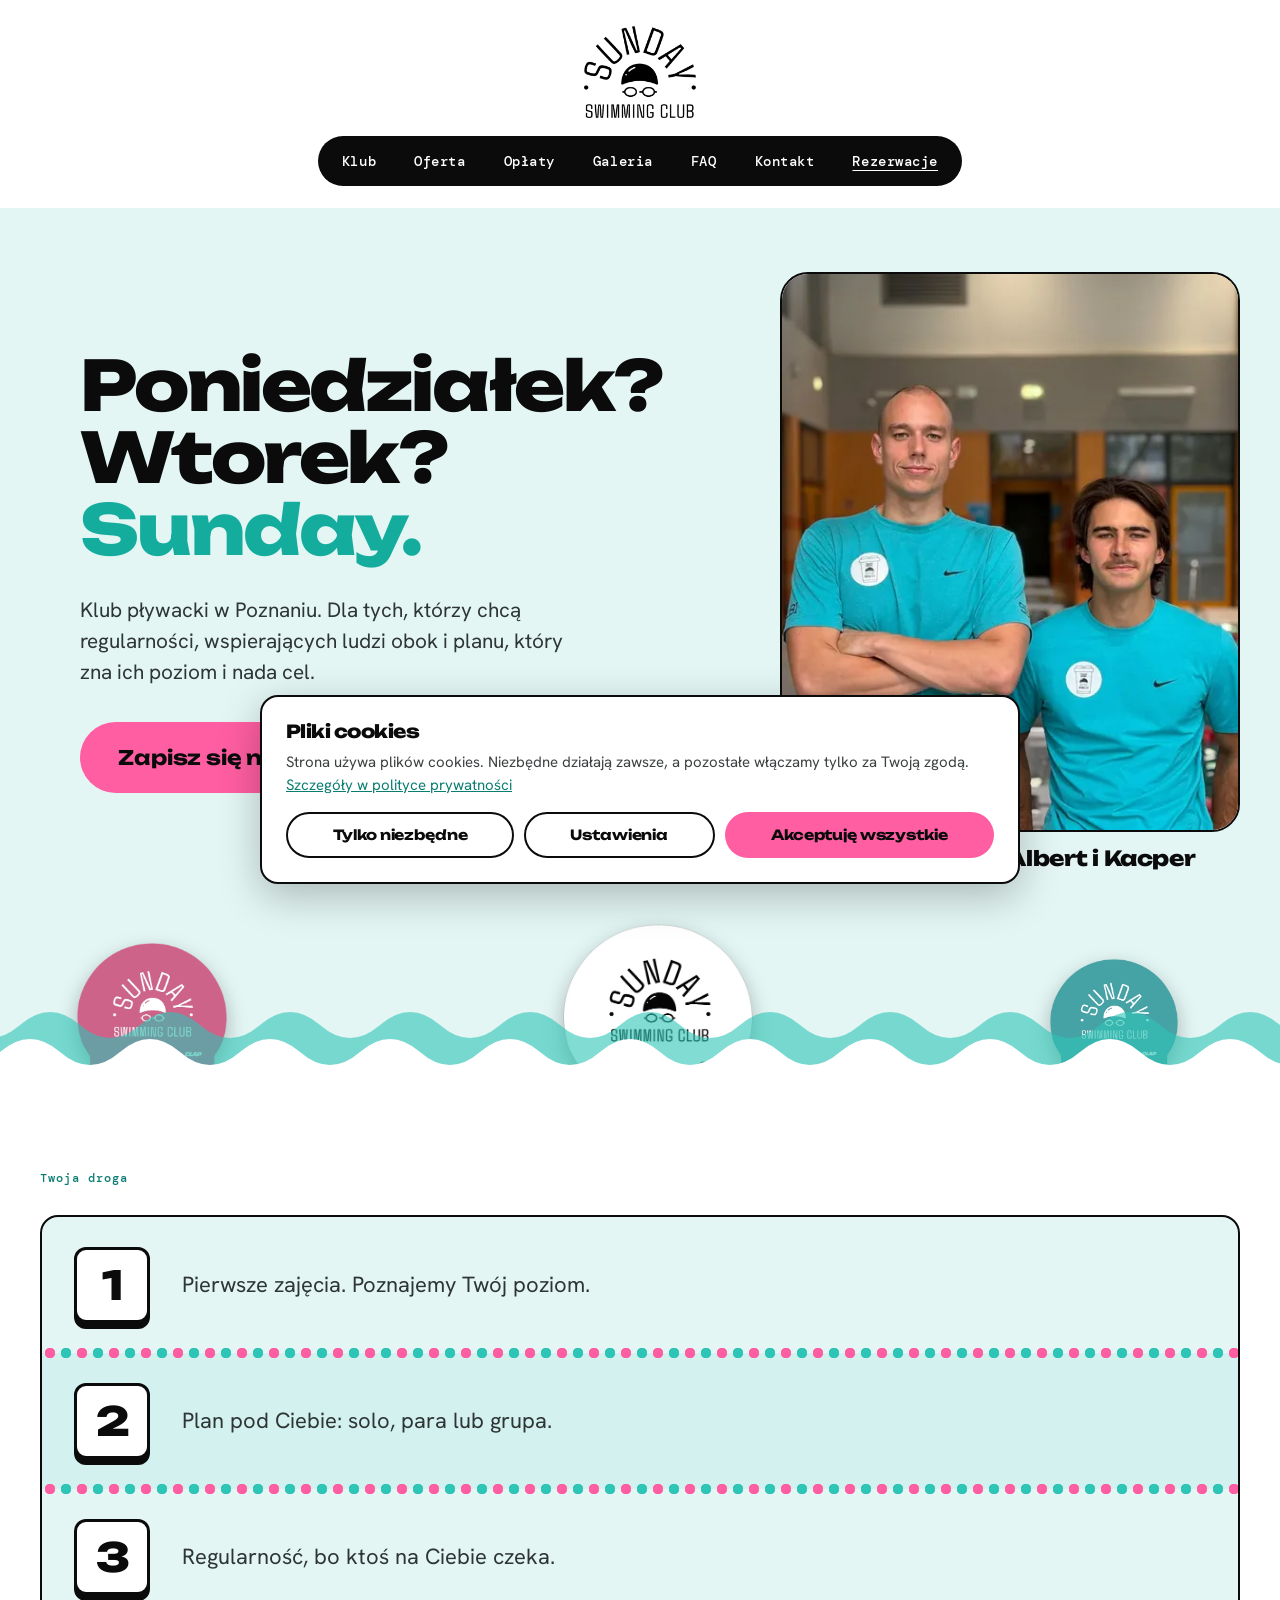
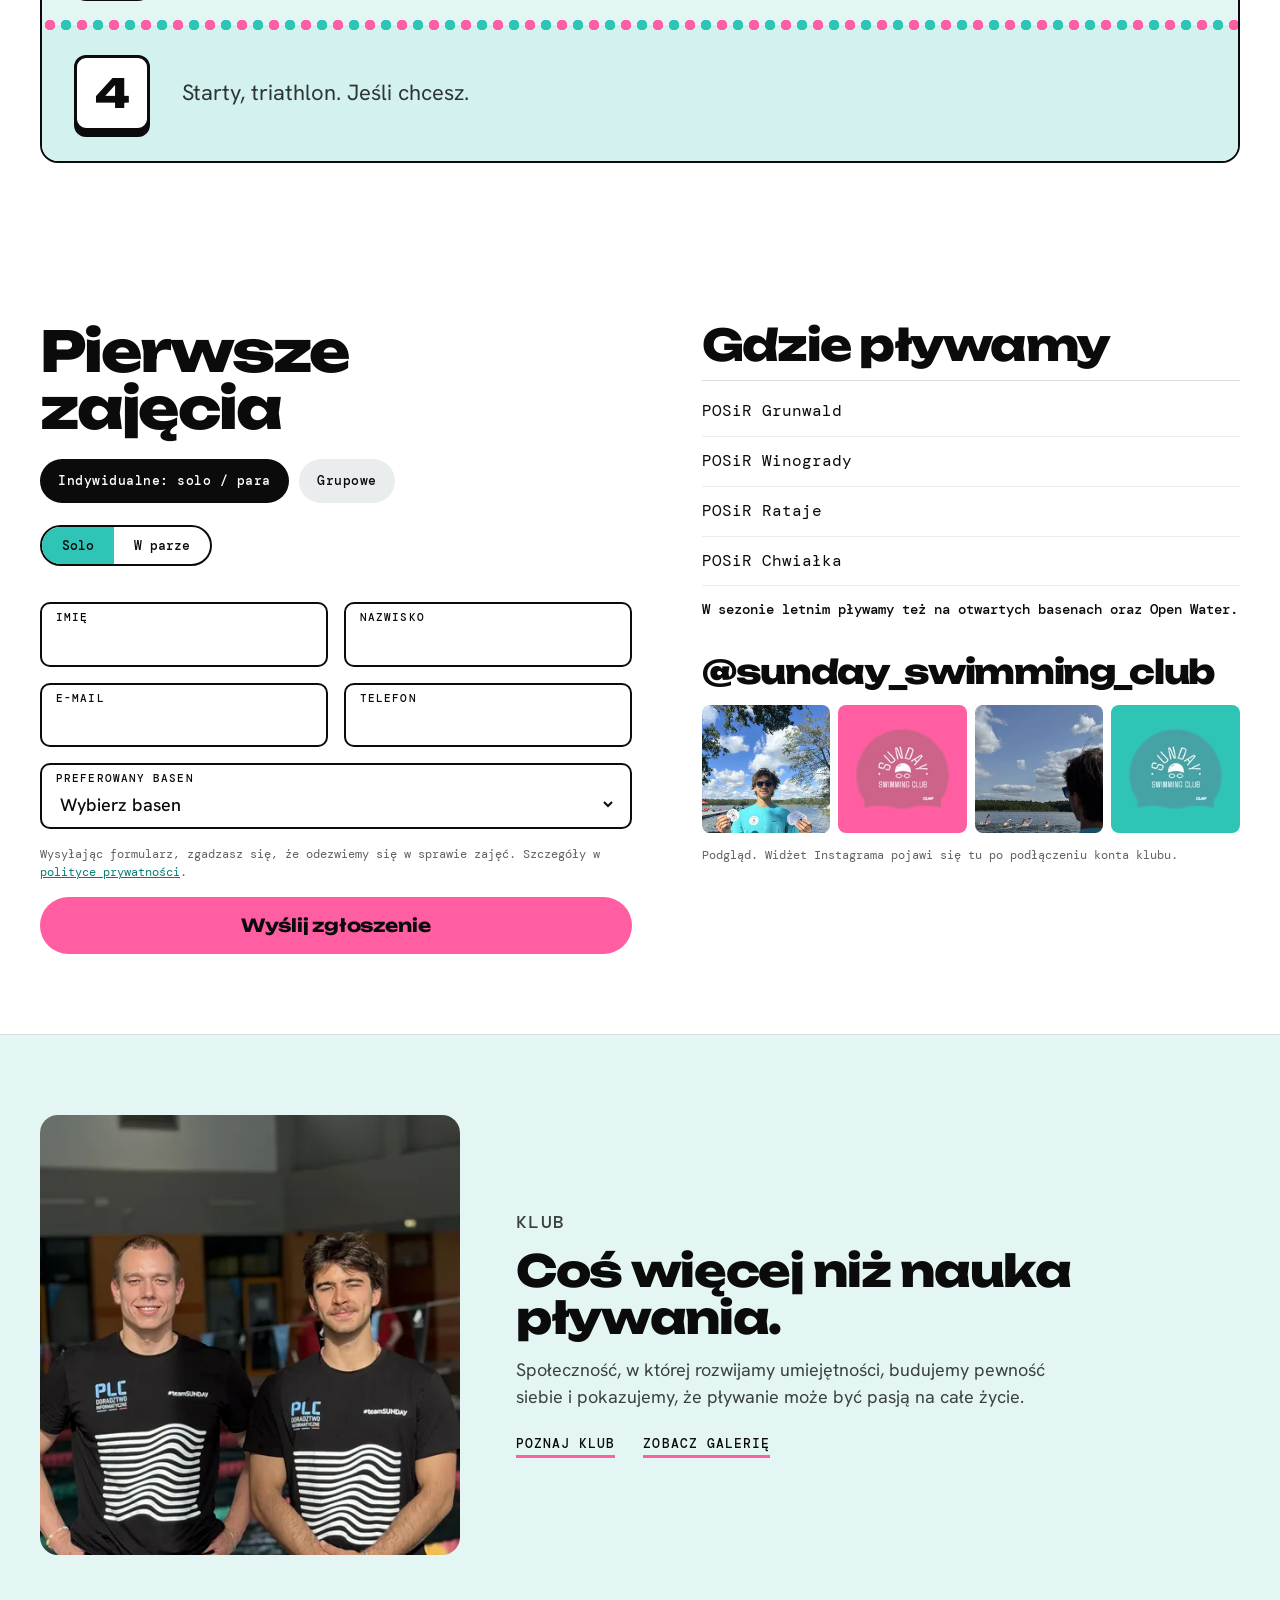
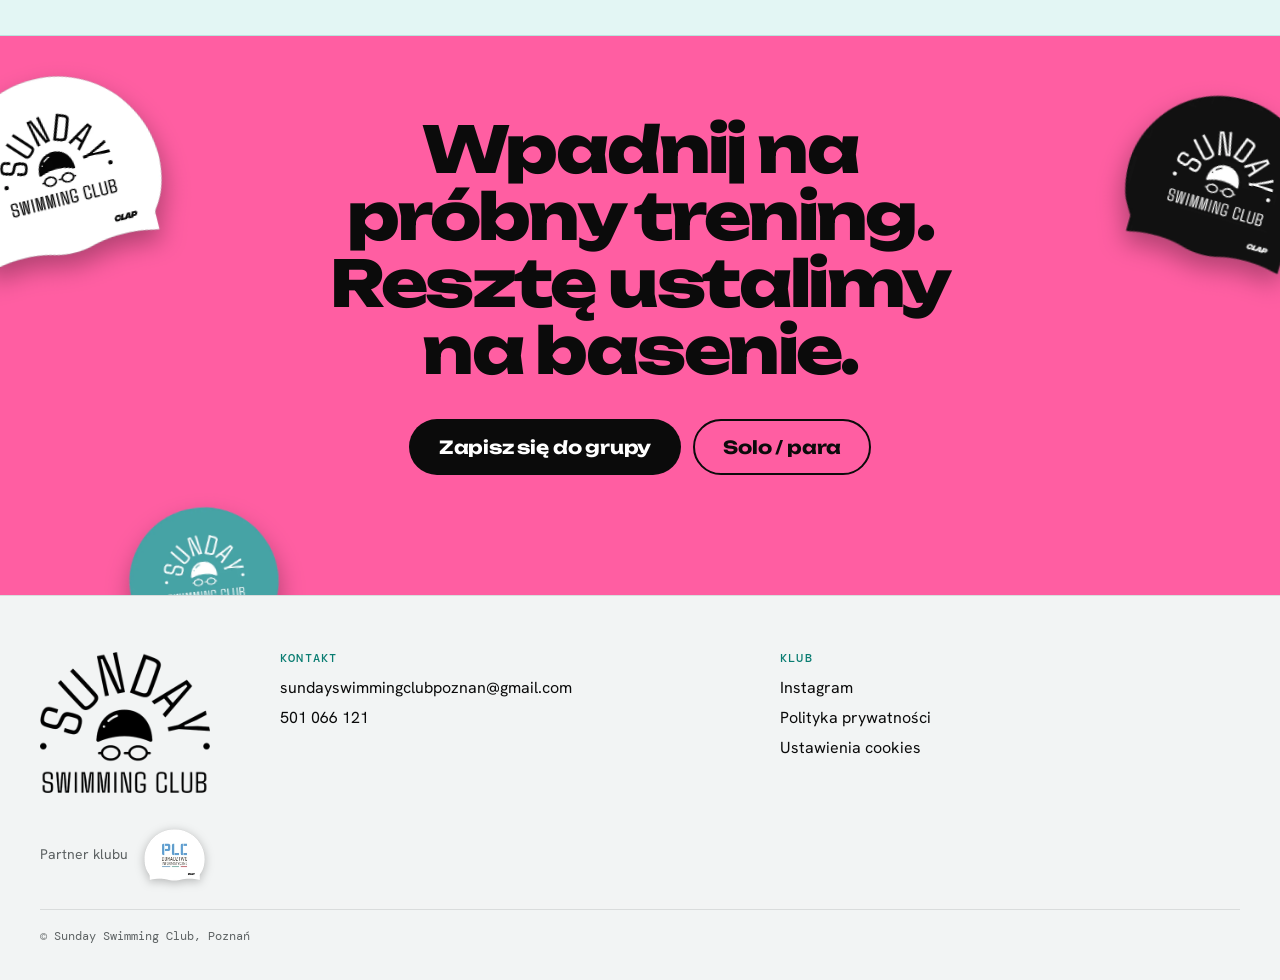
==== index.html @ c23b4b1c "Cennik zmieniony na Opłaty, usunięta linia z cenami w rezerwacjach Strona /cennik to teraz /oplaty (" ====
<!doctype html>
<html lang="pl">
<head>
  <meta charset="utf-8">
  <meta name="viewport" content="width=device-width, initial-scale=1">
  <title>Sunday Swimming Club | Klub pływacki w Poznaniu</title>
  <meta name="description" content="Klub pływacki w Poznaniu: treningi grupowe, zajęcia solo i w parze, analiza wideo techniki. Pływalnie POSiR Grunwald, Winogrady, Rataje i Chwiałka.">
  <link rel="canonical" href="https://sundayswimmingclub.pl/">
  <meta property="og:type" content="website">
  <meta property="og:locale" content="pl_PL">
  <meta property="og:site_name" content="Sunday Swimming Club">
  <meta property="og:title" content="Sunday Swimming Club | Klub pływacki w Poznaniu">
  <meta property="og:description" content="Klub pływacki w Poznaniu: treningi grupowe, zajęcia solo i w parze, analiza wideo techniki. Pływalnie POSiR Grunwald, Winogrady, Rataje i Chwiałka.">
  <meta property="og:url" content="https://sundayswimmingclub.pl/">
  <meta property="og:image" content="https://sundayswimmingclub.pl/img/og.jpg">
  <meta name="twitter:card" content="summary_large_image">
  <meta name="theme-color" content="#2ec5b6">
  <link rel="icon" href="favicon.ico" sizes="48x48">
  <link rel="icon" type="image/png" sizes="32x32" href="img/favicon-32.png">
  <link rel="apple-touch-icon" href="img/apple-touch-icon.png">
  <link rel="preconnect" href="https://fonts.googleapis.com">
  <link rel="preconnect" href="https://fonts.gstatic.com" crossorigin>
  <link href="https://fonts.googleapis.com/css2?family=Hanken+Grotesk:wght@400;500;700&family=DM+Mono:wght@400;500&family=Unbounded:wght@500;700;800&display=swap" rel="stylesheet">
  <link rel="stylesheet" href="css/styl.css">
  <script>document.documentElement.classList.add('js')</script>
  <!-- TODO: uzupełnić dane strukturalne, gdy klient poda adres i godziny otwarcia -->
  <script type="application/ld+json">
  {
    "@context": "https://schema.org",
    "@type": "SportsClub",
    "name": "Sunday Swimming Club",
    "description": "Klub pływacki w Poznaniu: treningi grupowe, zajęcia indywidualne i w parze, analiza wideo techniki pływania.",
    "url": "https://sundayswimmingclub.pl/",
    "logo": "https://sundayswimmingclub.pl/img/logo-czarne.webp",
    "image": "https://sundayswimmingclub.pl/img/og.jpg",
    "email": "sundayswimmingclubpoznan@gmail.com",
    "telephone": "+48 501 066 121",
    "sameAs": [
      "https://www.instagram.com/sunday_swimming_club/"
    ],
    "areaServed": {
      "@type": "City",
      "name": "Poznań"
    },
    "address": {
      "@type": "PostalAddress",
      "addressLocality": "Poznań",
      "addressCountry": "PL"
    },
    "location": [
      {
        "@type": "Place",
        "name": "POSiR Grunwald",
        "address": {
          "@type": "PostalAddress",
          "addressLocality": "Poznań",
          "addressCountry": "PL"
        }
      },
      {
        "@type": "Place",
        "name": "POSiR Winogrady",
        "address": {
          "@type": "PostalAddress",
          "addressLocality": "Poznań",
          "addressCountry": "PL"
        }
      },
      {
        "@type": "Place",
        "name": "POSiR Rataje",
        "address": {
          "@type": "PostalAddress",
          "addressLocality": "Poznań",
          "addressCountry": "PL"
        }
      },
      {
        "@type": "Place",
        "name": "POSiR Chwiałka",
        "address": {
          "@type": "PostalAddress",
          "addressLocality": "Poznań",
          "addressCountry": "PL"
        }
      }
    ]
  }
  </script>
</head>
<body>
  <a class="pomin" href="#tresc">Przejdź do treści</a>
  <header class="gora">
    <div class="kontener">
      <a class="logo" href="/"><img src="img/logo-czarne.webp" width="400" height="330" alt="Sunday Swimming Club, strona główna"></a>
      <button class="menu-przycisk" type="button" aria-expanded="false" aria-controls="menu"><span class="kreski" aria-hidden="true"></span><span class="menu-tekst">Menu</span></button>
      <nav id="menu" class="menu" aria-label="Menu główne">
        <a class="menu-logo" href="/"><img src="img/logo-czarne.webp" width="400" height="330" alt="Sunday Swimming Club, strona główna"></a>
        <button class="menu-zamknij" type="button"><span aria-hidden="true">×</span><span class="tylko-czytnik">Zamknij menu</span></button>
        <a href="klub">Klub</a>
        <a href="oferta">Oferta</a>
        <a href="oplaty">Opłaty</a>
        <a href="galeria">Galeria</a>
        <a href="faq">FAQ</a>
        <a href="kontakt">Kontakt</a>
        <a class="rez" href="rezerwacje">Rezerwacje</a>
        <div class="menu-dol" aria-hidden="true">
          <img class="menu-czepek menu-czepek--a" src="img/czepek-rozowy-s.webp" width="120" height="103" alt="">
          <img class="menu-czepek menu-czepek--b" src="img/czepek-bialy-s.webp" width="120" height="103" alt="">
          <img class="menu-czepek menu-czepek--c" src="img/czepek-czarny-s.webp" width="120" height="103" alt="">
          <div class="fala"></div>
        </div>
      </nav>
    </div>
  </header>

  <main id="tresc">
    <section class="hero">
      <div class="kontener hero-uklad">
        <div class="hero-tresc">
          <h1>Poniedziałek?<br>Wtorek?<br><span class="t">Sunday.</span></h1>
          <p>Klub pływacki w Poznaniu. Dla tych, którzy chcą regularności, wspierających ludzi obok i planu, który zna ich poziom i nada cel.</p>
          <a class="przycisk" href="rezerwacje?tryb=solo">Zapisz się na pierwsze zajęcia</a>
        </div>
        <figure class="hero-foto">
          <div class="hero-zdjecie"><img src="img/foto/trenerzy-turkus-800.webp" srcset="img/foto/trenerzy-turkus-480.webp 480w, img/foto/trenerzy-turkus-800.webp 800w, img/foto/trenerzy-turkus-1200.webp 1200w" sizes="(max-width: 899px) 90vw, 460px" width="1536" height="2048" alt="Dwóch trenerów klubu w turkusowych koszulkach na hali basenowej" fetchpriority="high" style="object-position:50% 30%"></div>
          <figcaption>Zapraszamy - Albert i Kacper</figcaption>
        </figure>
      </div>
      <img class="czepek czepek--a" src="img/czepek-rozowy.webp" width="420" height="359" alt="">
      <img class="czepek czepek--b" src="img/czepek-bialy.webp" width="420" height="359" alt="">
      <img class="czepek czepek--c" src="img/czepek-turkusowy.webp" width="420" height="359" alt="">
      <div class="fala fala--turkus"></div>
      <div class="fala"></div>
    </section>

    <section class="sekcja sekcja--bez-ramki">
      <div class="kontener">
        <p class="etykieta">Twoja droga</p>
        <ol class="tory">
          <li class="tor"><span class="tor-numer">1</span><p>Pierwsze zajęcia. Poznajemy Twój poziom.</p></li>
          <li class="tor"><span class="tor-numer">2</span><p>Plan pod Ciebie: solo, para lub grupa.</p></li>
          <li class="tor"><span class="tor-numer">3</span><p>Regularność, bo ktoś na Ciebie czeka.</p></li>
          <li class="tor"><span class="tor-numer">4</span><p>Starty, triathlon. Jeśli chcesz.</p></li>
        </ol>
      </div>
    </section>

    <section class="sekcja" id="zapisy">
      <div class="kontener">
      <div class="zapisy" data-zapisy>
        <div>
          <h2>Pierwsze<br>zajęcia</h2>
          <div class="przelacznik przelacznik--tryb" role="group" aria-label="Rodzaj zajęć">
            <button type="button" data-tryb="indywidualne" aria-pressed="true">Indywidualne: solo / para</button>
            <button type="button" data-tryb="grupowe" aria-pressed="false">Grupowe</button>
          </div>

          <div data-panel="indywidualne">
            <form class="formularz" data-formularz data-typ="indywidualne" data-nazwa="Zapis na zajęcia indywidualne" data-temat="Zapis: zajęcia indywidualne" novalidate>
              <div class="segment" role="radiogroup" aria-label="Solo czy w parze">
                <label><input type="radio" name="forma" value="solo" checked><span>Solo</span></label>
                <label><input type="radio" name="forma" value="para"><span>W parze</span></label>
              </div>
              <div class="dwa"><div class="pole"><label for="s-i-imie"><small>Imię</small><input id="s-i-imie" name="imie" required autocomplete="given-name" data-blad="Podaj imię." type="text"></label><p class="pole-blad" id="s-i-imie-blad"></p></div><div class="pole"><label for="s-i-nazwisko"><small>Nazwisko</small><input id="s-i-nazwisko" name="nazwisko" required autocomplete="family-name" data-blad="Podaj nazwisko." type="text"></label><p class="pole-blad" id="s-i-nazwisko-blad"></p></div></div>
              <div class="dwa"><div class="pole"><label for="s-i-email"><small>E-mail</small><input id="s-i-email" name="email" required autocomplete="email" data-blad="Podaj poprawny adres e-mail." type="email" inputmode="email"></label><p class="pole-blad" id="s-i-email-blad"></p></div><div class="pole"><label for="s-i-tel"><small>Telefon</small><input id="s-i-tel" name="telefon" required autocomplete="tel" data-blad="Podaj numer telefonu (min. 9 cyfr)." type="tel" inputmode="tel"></label><p class="pole-blad" id="s-i-tel-blad"></p></div></div>
              <div class="pole"><label for="s-i-basen"><small>Preferowany basen</small><select id="s-i-basen" name="basen" required data-blad="Wybierz basen."><option value="">Wybierz basen</option><option>POSiR Grunwald</option><option>POSiR Winogrady</option><option>POSiR Rataje</option><option>POSiR Chwiałka</option></select></label><p class="pole-blad" id="s-i-basen-blad"></p></div>
              <div class="pole-puste" aria-hidden="true"><label>Nie wypełniaj tego pola <input type="checkbox" name="botcheck" tabindex="-1" autocomplete="off"></label></div>
              <p class="formularz-info">Wysyłając formularz, zgadzasz się, że odezwiemy się w sprawie zajęć. Szczegóły w <a href="polityka-prywatnosci">polityce prywatności</a>.</p>
              <div class="komunikat" role="alert"></div>
              <button class="przycisk" type="submit">Wyślij zgłoszenie</button>
            </form>
            <div class="sukces" tabindex="-1" role="status"><img src="img/czepek-turkusowy.webp" width="90" height="77" alt=""><h3>Zgłoszenie przyjęte</h3><p data-opis>Trener potwierdzi zgłoszenie mailowo lub telefonicznie.</p></div>
          </div>

          <div data-panel="grupowe" hidden>
            <form class="formularz" data-formularz data-typ="grupowe" data-nazwa="Zapis na zajęcia grupowe" data-temat="Zapis: zajęcia grupowe" novalidate>
              <div class="dwa"><div class="pole"><label for="s-g-imie"><small>Imię</small><input id="s-g-imie" name="imie" required autocomplete="given-name" data-blad="Podaj imię." type="text"></label><p class="pole-blad" id="s-g-imie-blad"></p></div><div class="pole"><label for="s-g-nazwisko"><small>Nazwisko</small><input id="s-g-nazwisko" name="nazwisko" required autocomplete="family-name" data-blad="Podaj nazwisko." type="text"></label><p class="pole-blad" id="s-g-nazwisko-blad"></p></div></div>
              <div class="dwa"><div class="pole"><label for="s-g-email"><small>E-mail</small><input id="s-g-email" name="email" required autocomplete="email" data-blad="Podaj poprawny adres e-mail." type="email" inputmode="email"></label><p class="pole-blad" id="s-g-email-blad"></p></div><div class="pole"><label for="s-g-tel"><small>Telefon</small><input id="s-g-tel" name="telefon" required autocomplete="tel" data-blad="Podaj numer telefonu (min. 9 cyfr)." type="tel" inputmode="tel"></label><p class="pole-blad" id="s-g-tel-blad"></p></div></div>
              <div class="pole"><label for="s-g-basen"><small>Preferowany basen</small><select id="s-g-basen" name="basen" required data-blad="Wybierz basen."><option value="">Wybierz basen</option><option>POSiR Grunwald</option><option>POSiR Winogrady</option><option>POSiR Rataje</option><option>POSiR Chwiałka</option></select></label><p class="pole-blad" id="s-g-basen-blad"></p></div>
              <div class="pole-puste" aria-hidden="true"><label>Nie wypełniaj tego pola <input type="checkbox" name="botcheck" tabindex="-1" autocomplete="off"></label></div>
              <p class="formularz-info">Wysyłając formularz, zgadzasz się, że odezwiemy się w sprawie zajęć. Szczegóły w <a href="polityka-prywatnosci">polityce prywatności</a>.</p>
              <div class="komunikat" role="alert"></div>
              <button class="przycisk" type="submit">Wyślij zgłoszenie</button>
            </form>
            <div class="sukces" tabindex="-1" role="status"><img src="img/czepek-turkusowy.webp" width="90" height="77" alt=""><h3>Zgłoszenie przyjęte</h3><p data-opis>Odezwiemy się w sprawie próbnego treningu i wolnych miejsc na torze.</p></div>
          </div>
        </div>
        <div>
          <div class="gdzie">
            <h2>Gdzie pływamy</h2>
            <ul><li>POSiR Grunwald</li><li>POSiR Winogrady</li><li>POSiR Rataje</li><li>POSiR Chwiałka</li></ul>
            <p class="dopisek">W sezonie letnim pływamy też na otwartych basenach oraz Open Water.</p>
            <p class="konto"><a data-instagram data-instagram-konto>@konto</a></p>
            <!-- TODO (klient): konto na Instagramie i identyfikator widżetu LightWidget w js/config.js -->
            <div class="instagram-widget" data-lightwidget>
              <div class="instagram instagram--4">
                <div><img class="zdjecie" src="img/foto/jezioro-naklejki-480.webp" srcset="img/foto/jezioro-naklejki-480.webp 480w" sizes="(max-width: 899px) 25vw, 150px" width="1600" height="2133" alt="" loading="lazy" decoding="async"></div>
                <div class="kolor-roz"><img class="czepek-kafel" src="img/czepek-rozowy-s.webp" width="120" height="103" alt="" loading="lazy"></div>
                <div><img class="zdjecie" src="img/foto/woda-otwarta-480.webp" srcset="img/foto/woda-otwarta-480.webp 480w" sizes="(max-width: 899px) 25vw, 150px" width="1600" height="2133" alt="" loading="lazy" decoding="async"></div>
                <div class="kolor-turkus"><img class="czepek-kafel" src="img/czepek-turkusowy-s.webp" width="120" height="103" alt="" loading="lazy"></div>
              </div>
            </div>
            <p class="uwaga" data-lightwidget-uwaga>Podgląd. Widżet Instagrama pojawi się tu po podłączeniu konta klubu.</p>
          </div>
        </div>
      </div>
      </div>
    </section>

    <section class="sekcja sekcja--tint">
      <div class="kontener">
        <div class="teaser">
          <div class="zdjecie-ramka"><img src="img/foto/trenerzy-basen-800.webp" srcset="img/foto/trenerzy-basen-480.webp 480w, img/foto/trenerzy-basen-800.webp 800w, img/foto/trenerzy-basen-1200.webp 1200w" sizes="(max-width: 799px) 100vw, 420px" width="1600" height="2133" alt="Dwóch trenerów klubu na basenie" loading="lazy" decoding="async"></div>
          <div>
            <p class="etykieta" style="margin-bottom:12px">Klub</p>
            <h2>Coś więcej niż nauka pływania.</h2>
            <p>Społeczność, w której rozwijamy umiejętności, budujemy pewność siebie i pokazujemy, że pływanie może być pasją na całe życie.</p>
            <div class="linki"><a href="klub">Poznaj klub</a><a href="galeria">Zobacz galerię</a></div>
          </div>
        </div>
      </div>
    </section>

    <section class="zamkniecie">
      <h2>Wpadnij na próbny trening. Resztę ustalimy na basenie.</h2>
      <div class="przyciski">
        <a class="przycisk przycisk--ciemny" href="rezerwacje?tryb=grupa">Zapisz się do grupy</a>
        <a class="przycisk przycisk--kontur" href="rezerwacje?tryb=solo">Solo / para</a>
      </div>
      <img class="czepek" src="img/czepek-bialy.webp" width="420" height="359" alt="" loading="lazy">
      <img class="czepek" src="img/czepek-czarny.webp" width="420" height="359" alt="" loading="lazy">
      <img class="czepek" src="img/czepek-turkusowy.webp" width="420" height="359" alt="" loading="lazy">
    </section>
  </main>

  <footer class="stopka">
    <div class="kontener">
      <div class="stopka-kolumny">
        <div class="stopka-logo"><a href="/"><img src="img/logo-czarne.webp" width="400" height="330" alt="Sunday Swimming Club" loading="lazy"></a></div>
        <div><h2>Kontakt</h2><ul><li><a href="mailto:sundayswimmingclubpoznan@gmail.com">sundayswimmingclubpoznan@gmail.com</a></li><li><a href="tel:+48501066121">501 066 121</a></li></ul></div>
        <div><h2>Klub</h2><ul><li><a data-instagram>Instagram</a></li><li><a href="polityka-prywatnosci">Polityka prywatności</a></li><li><button type="button" class="link-przycisk" data-cookies>Ustawienia cookies</button></li></ul></div>
      </div>
      <div class="partner"><span>Partner klubu</span><img src="img/partner-plc-bialy.webp" width="240" height="205" alt="PLC Doradztwo Informatyczne" loading="lazy"></div>
      <p class="stopka-prawa">© Sunday Swimming Club, Poznań</p>
    </div>
  </footer>
  <script src="js/config.js"></script>
  <script src="js/cookies.js"></script>
  <script src="js/site.js"></script>
</body>
</html>
---- css/styl.css ----
/* Sunday Swimming Club: wspólne style. Wersja jasna "Immersja". */

:root {
  --turkus: #2ec5b6;
  --turkus-tekst: #0d9a8b;
  --turkus-ciemny: #0a7d72;
  --turkus-jasny: #e3f6f4;
  --turkus-linia: #b9e3de;
  --roz: #ff5ea2;
  --roz-tekst: #e23d8a;
  --roz-blad: #b8175f;
  --czern: #0b0b0b;
  --biel: #fff;
  --tekst: #3b4040;
  --tekst-mocny: #2e3535;
  --szary: #5d6263;
  --linia: #d9dcdc;
  --tlo-stopki: #f2f4f4;

  --f-tekst: "Hanken Grotesk", system-ui, -apple-system, "Segoe UI", sans-serif;
  --f-mono: "DM Mono", ui-monospace, "SFMono-Regular", Menlo, monospace;
  --f-naglowek: "Unbounded", "Arial Black", system-ui, sans-serif;

  --margines: clamp(20px, 5vw, 40px);
  --szerokosc: 1200px;
  --sekcja-v: clamp(48px, 7vw, 80px);
  --promien: 18px;

  color-scheme: light;
}

*, *::before, *::after { box-sizing: border-box; }

html { -webkit-text-size-adjust: 100%; scroll-behavior: smooth; scroll-padding-top: 84px; }

body {
  margin: 0;
  background: var(--biel);
  color: var(--czern);
  font: 400 1rem/1.5 var(--f-tekst);
  overflow-x: hidden;
}

img { display: block; max-width: 100%; height: auto; }
h1, h2, h3, h4, p, ul, ol, dl, dd, figure { margin: 0; padding: 0; }
ul, ol { list-style: none; }
a { color: inherit; }
button, input, select, textarea { font: inherit; color: inherit; }

:focus-visible { outline: 3px solid var(--roz); outline-offset: 3px; }

.tylko-czytnik {
  position: absolute; width: 1px; height: 1px; margin: -1px; padding: 0;
  overflow: hidden; clip: rect(0 0 0 0); white-space: nowrap; border: 0;
}

.pomin {
  position: absolute; left: 12px; top: -80px; z-index: 100;
  background: var(--czern); color: var(--biel);
  padding: 12px 18px; border-radius: 99px; text-decoration: none;
  font: 500 14px/1 var(--f-mono);
}
.pomin:focus { top: 12px; }

.kontener {
  width: min(100% - 2 * var(--margines), var(--szerokosc));
  margin-inline: auto;
}

/* ---------- etykiety i nagłówki ---------- */

.etykieta {
  font: 500 12px/1.3 var(--f-mono);
  letter-spacing: .08em;
  text-transform: uppercase;
  color: var(--turkus-ciemny);
}
.sekcja > .kontener > .etykieta { text-transform: none; margin-bottom: clamp(20px, 3vw, 28px); }

h1, h2, h3 { font-family: var(--f-naglowek); font-weight: 800; letter-spacing: -.03em; }

.tytul-sekcji {
  font-size: clamp(1.5rem, 4.2vw, 2.75rem);
  line-height: 1.1;
  margin-bottom: clamp(14px, 2vw, 22px);
  overflow-wrap: break-word;
}

/* ---------- górny pasek i menu ---------- */

.gora { background: var(--biel); }
.gora .kontener {
  display: flex; align-items: center; justify-content: space-between;
  padding-block: 12px;
}
.logo { display: block; flex: none; }
.logo img { height: 56px; width: auto; }

.menu-przycisk {
  display: none;
  align-items: center; gap: 10px;
  min-height: 44px; padding: 8px 16px 8px 14px;
  background: var(--czern); color: var(--biel);
  border: 0; border-radius: 99px; cursor: pointer;
  font: 500 14px/1 var(--f-mono);
}
.menu-przycisk .kreski, .menu-przycisk .kreski::before, .menu-przycisk .kreski::after {
  display: block; width: 18px; height: 2px; background: currentColor; border-radius: 2px;
}
.menu-przycisk .kreski { position: relative; }
.menu-przycisk .kreski::before, .menu-przycisk .kreski::after { content: ""; position: absolute; left: 0; }
.menu-przycisk .kreski::before { top: -6px; }
.menu-przycisk .kreski::after { top: 6px; }

.menu .menu-zamknij, .menu .menu-logo, .menu .menu-dol, .menu-tlo { display: none; }

.menu {
  display: flex; gap: 2px; padding: 6px;
  background: var(--czern); border-radius: 99px;
  font: 500 14px/1 var(--f-mono); letter-spacing: .04em;
}
.menu a {
  display: block; padding: 12px 18px; border-radius: 99px;
  color: var(--biel); text-decoration: none;
}
.menu a:hover { background: var(--turkus); color: var(--czern); }
.menu a[aria-current="page"] { background: var(--turkus); color: var(--czern); }
.menu a.rez { text-decoration: underline; text-underline-offset: 4px; }
.menu a.rez[aria-current="page"] { text-decoration: none; }
.menu a:focus-visible { outline-color: var(--roz); outline-offset: 2px; }

@media (min-width: 760px) {
  .gora .kontener { flex-direction: column; gap: 18px; padding-block: 26px 22px; }
  .logo img { height: 92px; }
}

@media (max-width: 759.98px) {
  .js .gora .kontener { display: grid; grid-template-columns: 1fr auto 1fr; }
  .js .menu-przycisk { display: inline-flex; grid-column: 1; grid-row: 1; justify-self: start; }
  .js .logo { grid-column: 2; grid-row: 1; }
  .gora .kontener { flex-wrap: wrap; gap: 12px; }

  /* menu jako morska szuflada wysuwana z lewej strony */
  .menu { flex-direction: column; border-radius: 0; gap: 0; padding: 8px; width: 100%; }
  .menu a { padding: 16px 18px; }
  .js .menu {
    position: fixed; top: 0; bottom: 0; left: 0; z-index: 120;
    width: min(88vw, 360px); padding: 0; overflow-y: auto; gap: 0;
    background: var(--turkus); color: var(--czern);
    border-radius: 0 var(--promien) var(--promien) 0;
    transform: translateX(-100%); visibility: hidden;
    transition: transform .3s ease, visibility 0s linear .3s;
    box-shadow: 0 0 40px rgba(13, 84, 87, .45);
    font: 800 1.3rem/1.1 var(--f-naglowek); letter-spacing: -.02em;
  }
  .js .menu.otwarte { transform: none; visibility: visible; transition: transform .3s ease; }
  .js .menu-logo { display: block; padding: 20px 22px 14px; }
  .js .menu-logo img { height: 64px; width: auto; }
  .js .menu a:not(.menu-logo) {
    margin: 0 14px; padding: 15px 18px; border-radius: 16px; color: var(--czern);
    font: inherit; letter-spacing: inherit;
  }
  .js .menu a:not(.menu-logo):hover { background: rgba(255, 255, 255, .45); color: var(--czern); }
  .js .menu a[aria-current="page"] { background: var(--biel); color: var(--czern); }
  .js .menu a.rez { margin-top: 14px; background: var(--roz); text-decoration: none; text-align: center; }
  .js .menu a.rez:hover { background: var(--czern); color: var(--biel); }
  .js .menu a.rez[aria-current="page"] { background: var(--roz); box-shadow: inset 0 0 0 3px var(--czern); }
  .js .menu a:focus-visible { outline: 3px solid var(--czern); outline-offset: 2px; }
  .js .menu-zamknij {
    display: grid; place-items: center; position: absolute; top: 18px; right: 18px;
    width: 46px; height: 46px; border: 0; border-radius: 50%;
    background: var(--czern); color: var(--biel); cursor: pointer; font: 400 30px/1 var(--f-tekst);
  }
  .js .menu-zamknij:hover { background: var(--biel); color: var(--czern); }
  .js .menu-zamknij:focus-visible { outline: 3px solid var(--biel); outline-offset: 3px; }
  .js .menu-dol { display: block; position: relative; flex: none; margin-top: auto; height: 130px; overflow: hidden; }
  .js .menu-dol .fala { height: 56px; background: var(--turkus-jasny); bottom: -1px; }
  .js .menu-czepek { position: absolute; z-index: 1; height: auto; bottom: 14px; filter: drop-shadow(0 6px 8px rgba(0, 0, 0, .25)); }
  .js .menu-czepek--a { width: 64px; left: 12%; transform: rotate(-8deg); }
  .js .menu-czepek--b { width: 78px; left: 42%; bottom: 8px; transform: rotate(5deg); }
  .js .menu-czepek--c { width: 60px; right: 10%; transform: rotate(-4deg); }
  .js .menu-tlo { position: fixed; inset: 0; z-index: 110; background: rgba(13, 84, 87, .55); }
  .js .menu-tlo[hidden] { display: none; }
  .js .menu-tlo:not([hidden]) { display: block; }
  body.menu-otwarte { overflow: hidden; }
}
@media (prefers-reduced-motion: reduce) {
  .js .menu, .js .menu.otwarte { transition: none; }
}

/* naglowek przypiety do gory po przewinieciu strony w dol */
.gora.przypiety {
  position: fixed; top: 0; left: 0; right: 0; z-index: 80;
  box-shadow: 0 6px 24px rgba(11, 11, 11, .12);
}
.gora.przypiety.animuj { transition: transform .3s ease; }
/* chowa się przy przewijaniu w dół, wraca przy przewijaniu w górę */
.gora.przypiety.ukryty { transform: translateY(-100%); box-shadow: none; }
.gora.przypiety .kontener { padding-block: 8px; }
.gora.przypiety .logo img { height: 46px; }
@media (min-width: 760px) {
  .gora.przypiety .kontener { flex-direction: row; justify-content: space-between; gap: 16px; }
}
@media (prefers-reduced-motion: reduce) { .gora.przypiety.animuj { transition: none; } }

/* telefon: nagłówek przyklejony od samej góry strony (sticky), chowa się w dół i wraca w górę */
@media (max-width: 759.98px) {
  .gora { position: sticky; top: 0; z-index: 80; }
  .gora.animuj { transition: transform .3s ease, box-shadow .3s ease; }
  .gora.cien { box-shadow: 0 6px 24px rgba(11, 11, 11, .12); }
  .gora.ukryty { transform: translateY(-100%); box-shadow: none; }
}
@media (max-width: 759.98px) and (prefers-reduced-motion: reduce) { .gora.animuj { transition: none; } }

/* ---------- przyciski ---------- */

.przycisk {
  display: inline-flex; align-items: center; justify-content: center; text-align: center;
  min-height: 52px; padding: 16px 28px;
  background: var(--roz); color: var(--czern);
  border: 2px solid transparent; border-radius: 99px; cursor: pointer;
  font: 700 clamp(.9rem, 3.6vw, 1.125rem)/1.15 var(--f-naglowek); letter-spacing: -.01em;
  text-decoration: none;
  transition: background .15s, color .15s;
}
.przycisk:hover { background: var(--turkus); }
.przycisk--kontur { background: transparent; color: var(--czern); border-color: var(--czern); }
.przycisk--kontur:hover { background: var(--turkus); border-color: var(--turkus); }
.przycisk--ciemny { background: var(--czern); color: var(--biel); }
.przycisk--ciemny:hover { background: var(--biel); color: var(--czern); }
.przycisk--ciemny.przycisk--kontur { background: transparent; color: var(--czern); }
.przycisk[disabled] { opacity: .6; cursor: progress; }

.przyciski { display: flex; flex-wrap: wrap; gap: 12px; align-items: center; justify-content: center; }

.linki {
  display: flex; flex-wrap: wrap; gap: 14px 28px; align-items: center; margin-top: 26px;
  font: 500 13px/1.2 var(--f-mono); letter-spacing: .08em; text-transform: uppercase;
}
.linki a { text-decoration: none; border-bottom: 3px solid var(--roz); padding-bottom: 4px; }
.linki a:hover { border-bottom-color: var(--turkus); }

/* ---------- hero ---------- */

.hero { position: relative; overflow: hidden; isolation: isolate; background: var(--turkus-jasny); }
.hero-uklad {
  position: relative; z-index: 4; display: grid; align-items: center; justify-items: center; text-align: center;
  gap: clamp(28px, 5vw, 48px);
  padding-block: clamp(32px, 6vw, 56px) clamp(150px, 20vw, 220px);
}
.hero h1 { font-size: clamp(1.9rem, 10vw, 4.5rem); line-height: 1.04; letter-spacing: -.035em; color: var(--czern); }
.hero h1 .t { color: #14ac9d; }
.hero-tresc p {
  font-size: clamp(1.05rem, 2.4vw, 1.3rem); color: var(--tekst-mocny);
  max-width: 24em; margin: clamp(20px, 3vw, 28px) auto clamp(24px, 3.4vw, 34px);
}
.hero .przycisk { font-size: clamp(.95rem, 3.8vw, 1.25rem); padding: clamp(18px, 2.4vw, 22px) clamp(24px, 4vw, 36px); }
.hero-foto { margin: 0; width: min(100%, 420px); display: grid; gap: 14px; }
.hero-zdjecie {
  width: 100%; aspect-ratio: 3 / 4; overflow: hidden; border-radius: 28px;
  border: 2px solid var(--czern); background: var(--biel);
}
.hero-zdjecie img { width: 100%; height: 100%; object-fit: cover; object-position: 50% 30%; }
.hero-foto figcaption {
  text-align: center; font: 800 clamp(1.05rem, 2.6vw, 1.3rem)/1.2 var(--f-naglowek); letter-spacing: -.02em; color: var(--czern);
}

@media (min-width: 900px) {
  .hero-uklad { grid-template-columns: minmax(0, 1.15fr) minmax(0, .85fr); text-align: left; padding-top: clamp(40px, 5vw, 64px); }
  .hero h1 { font-size: clamp(2.6rem, 5.4vw, 4.75rem); }
  .hero-tresc p { margin-inline: 0; }
  .hero-foto { width: min(100%, 460px); justify-self: end; }
  .hero-zdjecie { max-height: 560px; }
}

.fala {
  position: absolute; left: 0; right: 0; bottom: -1px; z-index: 3;
  height: clamp(44px, 6.7vw, 80px); background: var(--biel);
  -webkit-mask: url("data:image/svg+xml,%3Csvg xmlns='http://www.w3.org/2000/svg' width='120' height='80'%3E%3Cpath d='M0 40 Q30 14 60 40 T120 40 V80 H0Z'/%3E%3C/svg%3E") 0 0 / auto 100% repeat-x;
  mask: url("data:image/svg+xml,%3Csvg xmlns='http://www.w3.org/2000/svg' width='120' height='80'%3E%3Cpath d='M0 40 Q30 14 60 40 T120 40 V80 H0Z'/%3E%3C/svg%3E") 0 0 / auto 100% repeat-x;
}
.fala--turkus {
  bottom: clamp(16px, 2.2vw, 26px); background: var(--turkus); opacity: .6; z-index: 2;
  transform: scaleX(-1);
}

.hero .czepek {
  position: absolute; z-index: 2; height: auto;
  filter: drop-shadow(0 8px 10px rgba(0, 0, 0, .28));
  animation: kolysanie 5s ease-in-out infinite;
}
.czepek--a { width: clamp(70px, 11.7vw, 150px); left: 6%; bottom: clamp(10px, 1.6vw, 20px); animation-delay: -1s !important; }
.czepek--b { width: clamp(86px, 14.8vw, 190px); left: 44%; bottom: clamp(2px, .4vw, 6px); animation-delay: -3s !important; }
.czepek--c { width: clamp(64px, 10vw, 130px); right: 8%; bottom: clamp(12px, 1.8vw, 24px); animation-delay: -2s !important; }

@keyframes kolysanie {
  0%, 100% { transform: translateY(0) rotate(-3deg); }
  50% { transform: translateY(-10px) rotate(3deg); }
}
@media (prefers-reduced-motion: reduce) {
  .hero .czepek { animation: none; transform: rotate(-3deg); }
  html { scroll-behavior: auto; }
}

/* ---------- sekcje ---------- */

.sekcja { padding-block: var(--sekcja-v); border-bottom: 1px solid var(--linia); position: relative; }
.sekcja--tint { background: var(--turkus-jasny); border-bottom-color: var(--turkus-linia); }
.sekcja--roz { background: var(--roz); border-bottom: 0; color: var(--czern); }
.sekcja--bez-ramki { border-bottom: 0; }

/* tory pływackie: kroki jako numery torów */
.tory { border: 2px solid var(--czern); border-radius: var(--promien); overflow: hidden; background: var(--turkus-jasny); }
.tor {
  position: relative; display: grid; grid-template-columns: auto 1fr; align-items: center;
  gap: clamp(16px, 3vw, 32px); padding: clamp(20px, 3vw, 30px) clamp(16px, 3vw, 32px);
}
.tor:nth-child(even) { background: #d3f1ee; }
.tor + .tor::before {
  content: ""; position: absolute; left: 0; right: 0; top: -6px; height: 12px; z-index: 1;
  background:
    radial-gradient(circle at 8px 6px, var(--roz) 5px, transparent 5.5px),
    radial-gradient(circle at 24px 6px, var(--turkus) 5px, transparent 5.5px);
  background-size: 32px 12px; background-repeat: repeat-x;
}
.tor-numer {
  display: grid; place-items: center; flex: none; width: clamp(56px, 9vw, 76px); aspect-ratio: 1;
  background: var(--biel); border: 3px solid var(--czern); border-radius: 12px;
  box-shadow: 0 6px 0 var(--czern);
  font: 800 clamp(1.75rem, 4.6vw, 2.5rem)/1 var(--f-naglowek); letter-spacing: -.04em;
}
.tor p { font-size: clamp(1.05rem, 2.2vw, 1.375rem); line-height: 1.35; color: var(--tekst-mocny); max-width: 28em; }

/* ---------- nagłówek podstrony ---------- */

.strona-gora { padding-block: clamp(36px, 6vw, 64px) clamp(32px, 5vw, 48px); border-bottom: 1px solid var(--linia); }
.strona-gora .etykieta { margin-bottom: 14px; }
.strona-gora h1 { font-size: clamp(1.65rem, 6vw, 4.5rem); line-height: 1.04; max-width: 12em; overflow-wrap: break-word; }
.strona-gora p { font-size: clamp(1.05rem, 2.2vw, 1.375rem); line-height: 1.45; color: var(--tekst-mocny); max-width: 40em; margin-top: 18px; }

/* ---------- układ obraz + tekst ---------- */

.podzial { display: grid; grid-template-columns: 1fr 1fr; gap: clamp(28px, 5vw, 56px); align-items: center; }
.podzial--odwrocony > :first-child { order: 2; }
.podzial .zdjecie-ramka { aspect-ratio: 5 / 4.6; overflow: hidden; border-radius: var(--promien); background: var(--turkus-jasny); }
.podzial .zdjecie-ramka img, .teaser .zdjecie-ramka img, .zespol .zdjecie-ramka img { width: 100%; height: 100%; object-fit: cover; }
.podzial h2 { font-size: clamp(1.5rem, 3.6vw, 2.75rem); line-height: 1.08; margin-bottom: 16px; overflow-wrap: break-word; }
.podzial p { font-size: clamp(1.02rem, 1.8vw, 1.25rem); line-height: 1.5; color: var(--tekst); margin-bottom: 12px; max-width: 34em; }
.znacznik {
  display: inline-block; margin-bottom: 14px; padding: 6px 10px;
  border: 2px solid currentColor; border-radius: 99px; color: var(--turkus-ciemny);
  font: 500 12px/1 var(--f-mono); letter-spacing: .08em; text-transform: uppercase;
}
.lista-falek { margin: 14px 0 26px; display: grid; gap: 8px; }
.lista-falek li { position: relative; padding-left: 24px; font-size: clamp(1rem, 1.6vw, 1.125rem); }
.lista-falek li::before {
  content: ""; position: absolute; left: 0; top: .5em; width: 12px; height: 7px;
  border-radius: 12px 12px 0 0; background: var(--turkus);
}

@media (max-width: 859.98px) {
  .podzial { grid-template-columns: 1fr; }
  .podzial--odwrocony > :first-child { order: 0; }
  .podzial .zdjecie-ramka { aspect-ratio: 4 / 3.4; }
}

.liczby { display: grid; grid-template-columns: repeat(3, 1fr); border-block: 1px solid var(--linia); }
.liczby > div { padding: clamp(20px, 3vw, 30px) var(--margines); border-right: 1px solid var(--linia);  text-align: center; }
.liczby > div:last-child { border-right: 0; }
.liczby b { display: block; font: 800 clamp(3.5rem, 11vw, 8.75rem)/1 var(--f-naglowek); letter-spacing: -.05em; }
.liczby > div:nth-child(1) b { color: #19b5a5; }
.liczby > div:nth-child(2) b { color: transparent; -webkit-text-stroke: 3px var(--czern); }
.liczby > div:nth-child(3) b { color: var(--roz-tekst); }
.liczby span { display: block; font: 500 13px/1.3 var(--f-mono); letter-spacing: .08em; text-transform: uppercase; }
.liczby-opis p { margin-top: 8px; font: 500 11px/1.4 var(--f-mono); letter-spacing: .08em; text-transform: uppercase; max-width: 28em; margin-inline: auto; }

@media (max-width: 719.98px) {
  .liczby { grid-template-columns: 1fr; }
  .liczby > div { text-align: left; border-right: 0; border-bottom: 1px solid var(--linia); display: flex; align-items: center; gap: 20px; padding-block: 18px; }
  .liczby > div:last-child { border-bottom: 0; }
  .liczby b { flex: none; min-width: 2.2ch; font-size: 4rem; }
  .liczby-opis p { margin-inline: 0; }
}

.zespol { display: grid; grid-template-columns: minmax(0, 520px) 1fr; gap: clamp(28px, 5vw, 56px); align-items: center; }
.zespol .zdjecie-ramka { aspect-ratio: 520 / 560; overflow: hidden; border-radius: var(--promien); }
.zespol .zdjecie-ramka img { object-position: 50% 20%; }
.zespol article { padding: 26px 0; border-top: 1px solid var(--linia); }
.zespol h2 { font-size: clamp(1.3rem, 2.8vw, 2.375rem); line-height: 1; margin-bottom: 12px; overflow-wrap: break-word; }
.zespol article p { font-size: clamp(1.02rem, 1.6vw, 1.0625rem); color: var(--tekst); max-width: 44ch; }
@media (max-width: 859.98px) { .zespol { grid-template-columns: 1fr; } .zespol .zdjecie-ramka { aspect-ratio: 4 / 3.4; } }

.poziomy { display: grid; grid-template-columns: repeat(4, 1fr); border-top: 1px solid var(--turkus-linia); }
.poziomy > div { padding: 28px 24px 12px 0; }
.poziomy img { height: 92px; width: auto; margin-bottom: 18px; }
.poziomy h2 { font-size: clamp(1.1rem, 1.9vw, 1.375rem); line-height: 1.1; letter-spacing: -.02em; margin-bottom: 8px; font-weight: 700; }
.poziomy p { font-size: 1rem; color: var(--tekst); }
@media (max-width: 899.98px) { .poziomy { grid-template-columns: repeat(2, 1fr); } }
@media (max-width: 479.98px) {
  .poziomy { grid-template-columns: 1fr; }
  .poziomy > div { display: grid; grid-template-columns: 76px 1fr; column-gap: 18px; padding-block: 18px; border-bottom: 1px solid var(--turkus-linia); align-items: start; }
  .poziomy img { grid-row: 1 / 3; height: auto; width: 76px; margin: 0; }
}

/* ---------- plany (oferta) ---------- */

.karty { display: grid; grid-template-columns: repeat(3, minmax(0, 1fr)); gap: 20px; }
.karta {
  display: flex; flex-direction: column; gap: 14px; padding: clamp(22px, 3vw, 32px);
  background: var(--biel); color: var(--czern); border: 2px solid var(--czern); border-radius: var(--promien);
}
.karta img { width: 76px; }
.karta h2 { font-size: clamp(1.25rem, 2.4vw, 1.75rem); line-height: 1.1; }
.karta p { color: var(--tekst); font-size: 1rem; }
.karta .cena { margin-top: auto; font: 700 1.5rem/1 var(--f-naglowek); letter-spacing: -.02em; }
@media (max-width: 859.98px) { .karty { grid-template-columns: 1fr; } .karta { flex-direction: row; flex-wrap: wrap; align-items: center; } .karta p { flex: 1 1 100%; } .karta .cena { margin: 0; } .karta h2 { flex: 1; } }

/* ---------- opłaty ---------- */

.oplaty { display: grid; grid-template-columns: 1fr 1fr; gap: 24px; }
.pudelko { border: 2px solid var(--czern); border-radius: var(--promien); padding: clamp(22px, 3vw, 30px); background: var(--biel); }
.pudelko--turkus { background: var(--turkus); }
.pudelko--roz { background: var(--roz); }
.pudelko .etykieta { margin-bottom: 12px; }
.pudelko--turkus .etykieta, .pudelko--roz .etykieta, .sekcja--roz .etykieta { color: var(--czern); }
.pudelko h2 { font-size: clamp(1.25rem, 2.6vw, 2rem); line-height: 1.05; margin-bottom: 8px; overflow-wrap: break-word; }
.pudelko > p:not(.etykieta) { font-size: 1rem; margin-bottom: 14px; color: var(--tekst); }
.pudelko--turkus > p:not(.etykieta), .pudelko--roz > p:not(.etykieta) { color: var(--czern); }
.pudelko table { width: 100%; border-collapse: collapse; }
.pudelko th, .pudelko td { padding: 14px 0; border-top: 2px solid currentColor; vertical-align: top; text-align: left; font-weight: 500; }
.pudelko th { font: 500 1rem/1.3 var(--f-mono); padding-right: 12px; }
.pudelko td { text-align: right; font: 700 clamp(1.1rem, 3.4vw, 1.5rem)/1.1 var(--f-naglowek); letter-spacing: -.02em; white-space: nowrap; }
.pudelko td.tekst { font: 500 .875rem/1.3 var(--f-mono); letter-spacing: 0; white-space: normal; max-width: 10em; }
.pudelko small { display: block; font: 400 .8125rem/1.3 var(--f-tekst); margin-top: 3px; }
.pudelko:not(.pudelko--turkus):not(.pudelko--roz) th, .pudelko:not(.pudelko--turkus):not(.pudelko--roz) td { border-top-color: var(--linia); }
@media (max-width: 799.98px) { .oplaty { grid-template-columns: 1fr; } }

/* ---------- galeria ---------- */

.galeria { columns: 3; column-gap: 14px; }
.galeria figure { margin: 0 0 14px; break-inside: avoid; overflow: hidden; position: relative; border-radius: 12px; background: var(--turkus-jasny); }
.galeria img { width: 100%; height: auto; transition: filter .2s; }
.galeria figure:hover img { filter: saturate(1.2); }
@media (max-width: 899.98px) {
  .galeria { columns: auto; display: grid; grid-template-columns: repeat(2, 1fr); gap: 12px; }
  .galeria figure { margin: 0; aspect-ratio: 3 / 4; }
  .galeria figure img { width: 100%; height: 100%; object-fit: cover; }
  .galeria figure:last-child:nth-child(odd) { grid-column: 1 / -1; aspect-ratio: 16 / 10; }
}
@media (max-width: 539.98px) { .galeria { gap: 8px; } .galeria figure { border-radius: 8px; } }

/* ---------- instagram ---------- */

.instagram { display: grid; grid-template-columns: repeat(6, 1fr); gap: 8px; }
.instagram--4 { grid-template-columns: repeat(4, 1fr); }
.instagram > div { aspect-ratio: 1; overflow: hidden; border-radius: 8px; background: #e9eded; display: grid; place-items: center; }
.instagram > div > img.zdjecie { width: 100%; height: 100%; object-fit: cover; }
.instagram > div.kolor-roz { background: var(--roz); }
.instagram > div.kolor-turkus { background: var(--turkus); }
.instagram > div > img.czepek-kafel { width: 72%; }
.instagram-widget iframe { display: block; width: 100%; border: 0; overflow: hidden; }
@media (max-width: 719.98px) { .instagram { grid-template-columns: repeat(3, 1fr); } .instagram--4 { grid-template-columns: repeat(4, 1fr); } }

.uwaga { font: 400 12px/1.4 var(--f-mono); color: var(--szary); margin-top: 14px; }

/* ---------- faq ---------- */

.faq details { border-top: 1px solid var(--linia); }
.faq details:last-child { border-bottom: 1px solid var(--linia); }
.faq summary {
  list-style: none; cursor: pointer; display: flex; justify-content: space-between; align-items: flex-start; gap: 20px;
  padding: clamp(18px, 3vw, 26px) 0;
  font: 700 clamp(1.02rem, 2.4vw, 1.75rem)/1.25 var(--f-naglowek); letter-spacing: -.02em;
}
.faq summary::-webkit-details-marker { display: none; }
.faq summary::after { content: "+"; flex: none; font: 400 1.9rem/1 var(--f-mono); color: var(--turkus-ciemny); }
.faq details[open] summary::after { content: "\2212"; }
.faq details p { padding: 0 0 clamp(20px, 3vw, 28px); font-size: clamp(1.02rem, 1.8vw, 1.125rem); color: var(--tekst); max-width: 46em; }

/* ---------- zapisy: przełączniki, formularze ---------- */

.zapisy { display: grid; grid-template-columns: 1.1fr 1fr; gap: clamp(32px, 6vw, 70px); align-items: start; }
.zapisy h2 { font-size: clamp(1.6rem, 4.4vw, 3.5rem); line-height: 1.02; letter-spacing: -.04em; margin-bottom: 22px; }
@media (max-width: 899.98px) { .zapisy { grid-template-columns: 1fr; } }

.przelacznik { display: flex; flex-wrap: wrap; gap: 10px; margin-bottom: 22px; }
.przelacznik button {
  min-height: 44px; padding: 13px 18px; border: 0; border-radius: 99px; cursor: pointer;
  background: #e9eded; color: var(--czern); font: 500 13px/1.2 var(--f-mono); letter-spacing: .04em;
}
.przelacznik button:hover { background: var(--turkus); }
.przelacznik button[aria-pressed="true"] { background: var(--czern); color: var(--biel); }

.segment { display: inline-flex; justify-self: start; margin-bottom: 20px; border: 2px solid var(--czern); border-radius: 99px; overflow: hidden; max-width: 100%; }
.segment label { cursor: pointer; }
.segment input { position: absolute; opacity: 0; pointer-events: none; }
.segment span { display: block; padding: 11px 20px; font: 500 13px/1.2 var(--f-mono); }
.segment input:checked + span { background: var(--turkus); color: var(--czern); }
.segment input:focus-visible + span { outline: 3px solid var(--roz); outline-offset: -4px; }
.segment label:hover span { background: var(--turkus-jasny); }
.segment input:checked + span:hover { background: var(--turkus); }

.formularz { display: grid; gap: 16px; }
.formularz[hidden], [hidden] { display: none !important; }
.dwa { display: grid; grid-template-columns: 1fr 1fr; gap: 16px; }
@media (max-width: 559.98px) { .dwa { grid-template-columns: 1fr; } }

.pole { display: block; }
.pole > label {
  display: block; background: var(--biel); border: 2px solid var(--czern); border-radius: 10px; padding: 8px 14px 6px;
}
.pole:focus-within > label { box-shadow: 0 0 0 4px var(--turkus); }
.pole.blad > label { border-color: var(--roz); box-shadow: 0 0 0 3px #ffd0e4; background: #fff0f6; }
.pole small {
  display: block; margin-bottom: 4px; font: 500 11px/1 var(--f-mono); letter-spacing: .1em; text-transform: uppercase;
}
.pole input, .pole select, .pole textarea {
  display: block; width: 100%; padding: 4px 0; border: 0; border-radius: 0; background: transparent; outline: none;
  font: 500 1.125rem/1.3 var(--f-tekst); resize: vertical;
}
.pole select { cursor: pointer; }
.pole-blad { display: none; margin-top: 6px; color: var(--roz-blad); font: 500 12px/1.3 var(--f-mono); }
.pole.blad .pole-blad { display: block; }

.pole-puste { position: absolute; left: -9999px; width: 1px; height: 1px; overflow: hidden; }

.formularz-info { font: 400 12px/1.5 var(--f-mono); color: var(--szary); }
.formularz-info a { color: var(--turkus-ciemny); }

.komunikat {
  display: none; padding: 14px 16px; border-radius: 10px; font: 500 14px/1.45 var(--f-mono);
  border: 2px solid var(--roz); background: #fff0f6; color: #7d0f40;
}
.komunikat.pokaz { display: block; }
.komunikat a { color: inherit; font-weight: 700; }

.sukces {
  display: none; gap: 14px; padding: clamp(22px, 3vw, 30px);
  border: 2px solid var(--czern); border-radius: var(--promien); background: var(--turkus); color: var(--czern);
}
.sukces.pokaz { display: grid; }
.sukces img { width: 90px; }
.sukces h3 { font-size: clamp(1.3rem, 3vw, 2rem); line-height: 1.05; }
.sukces p { font-size: 1.0625rem; }


/* kontakt */
.kontakt { display: grid; grid-template-columns: 1fr 1fr; gap: clamp(32px, 6vw, 56px); }
@media (max-width: 859.98px) { .kontakt { grid-template-columns: 1fr; } }
.kontakt h2 { font-size: clamp(1.5rem, 3.6vw, 2.75rem); line-height: 1.05; letter-spacing: -.03em; margin-bottom: 18px; }
.dane { display: grid; gap: 24px; }
.dane dt { font: 500 12px/1 var(--f-mono); letter-spacing: .1em; text-transform: uppercase; color: var(--turkus-ciemny); margin-bottom: 8px; }
.dane dd { font: 700 clamp(.9rem, 4.4vw, 1.5rem)/1.3 var(--f-tekst); letter-spacing: -.01em; overflow-wrap: anywhere; }
.dane dd a { text-decoration: none; border-bottom: 2px solid var(--roz); }
.dane dd a:hover { border-bottom-color: var(--turkus); }

/* pływalnie, dostępność */
.plywalnie { width: 100%; border-collapse: collapse; margin-top: 4px; }
.plywalnie th { text-align: left; font: 500 12px/1 var(--f-mono); letter-spacing: .08em; text-transform: uppercase; color: var(--turkus-ciemny); padding: 0 0 12px; }
.plywalnie td { padding: 16px 0; border-top: 1px solid var(--linia); vertical-align: middle; }
.plywalnie td:first-child { font: 800 clamp(1.05rem, 2.6vw, 1.375rem)/1.1 var(--f-naglowek); letter-spacing: -.03em; padding-right: 14px; }

.gdzie h2 { font-size: clamp(1.4rem, 3.4vw, 2.75rem); line-height: 1.05; letter-spacing: -.04em; padding-bottom: 12px; border-bottom: 1px solid var(--linia); margin-bottom: 6px; }
.gdzie ul li { padding: 14px 0; border-bottom: 1px solid #e9eded; font: 400 16px/1.3 var(--f-mono); }
.gdzie .dopisek { padding-top: 14px; font: 500 14px/1.4 var(--f-mono); }
.gdzie .konto { font: 800 clamp(1.1rem, 5vw, 2.125rem)/1.1 var(--f-naglowek); letter-spacing: -.04em; margin: 34px 0 14px; overflow-wrap: anywhere; }
@media (min-width: 900px) { .gdzie .konto { font-size: clamp(1.25rem, 2.6vw, 2.125rem); } }
.gdzie .konto a { text-decoration: none; }

/* ---------- teaser (start) ---------- */

.teaser { display: grid; grid-template-columns: minmax(0, 420px) 1fr; gap: clamp(28px, 5vw, 56px); align-items: center; }
.teaser .zdjecie-ramka { aspect-ratio: 420 / 440; overflow: hidden; border-radius: var(--promien); }
.teaser .zdjecie-ramka img { object-position: 50% 20%; }
.teaser h2 { font-size: clamp(1.5rem, 3.6vw, 2.75rem); line-height: 1.08; margin-bottom: 14px; }
.teaser p { font-size: clamp(1.02rem, 1.8vw, 1.125rem); color: var(--tekst); margin-bottom: 20px; max-width: 30em; }
@media (max-width: 799.98px) { .teaser { grid-template-columns: 1fr; } .teaser .zdjecie-ramka { aspect-ratio: 4 / 3.4; } }

/* ---------- zamknięcie ---------- */

.zamkniecie { position: relative; overflow: hidden; background: var(--roz); color: var(--czern); text-align: center; padding: clamp(56px, 8vw, 80px) var(--margines) clamp(90px, 12vw, 120px); }
.zamkniecie h2 { position: relative; z-index: 2; font-size: clamp(1.5rem, 5.2vw, 4rem); line-height: 1.05; letter-spacing: -.04em; max-width: 11em; margin: 0 auto 34px; overflow-wrap: break-word; }
.zamkniecie .przyciski { position: relative; z-index: 2; }
.zamkniecie .czepek { position: absolute; z-index: 1; height: auto; filter: drop-shadow(0 12px 12px rgba(0, 0, 0, .3)); }
.zamkniecie .czepek:nth-of-type(1) { width: clamp(90px, 17vw, 210px); left: -4%; top: 40px; transform: rotate(-14deg); }
.zamkniecie .czepek:nth-of-type(2) { width: clamp(80px, 15vw, 190px); right: -3%; top: 60px; transform: rotate(16deg); }
.zamkniecie .czepek:nth-of-type(3) { width: clamp(70px, 12vw, 150px); left: 10%; bottom: -40px; transform: rotate(-6deg); }
@media (max-width: 719.98px) {
  .zamkniecie .czepek:nth-of-type(1) { top: -20px; left: -12%; }
  .zamkniecie .czepek:nth-of-type(2) { top: -10px; right: -12%; }
  .zamkniecie .czepek:nth-of-type(3) { bottom: -30px; left: 4%; }
}

/* ---------- stopka ---------- */

.stopka { background: var(--tlo-stopki); border-top: 1px solid var(--linia); padding: clamp(40px, 6vw, 56px) 0 36px; }
.stopka-kolumny { display: grid; grid-template-columns: 200px repeat(2, 1fr); gap: 40px; }
.stopka h2 { font: 500 12px/1 var(--f-mono); letter-spacing: .1em; text-transform: uppercase; color: var(--turkus-ciemny); margin: 0 0 12px; }
.stopka li { margin-bottom: 6px; }
.stopka a { text-decoration: none; }
.stopka a:hover, .stopka a:focus-visible { text-decoration: underline; }
.stopka-logo img { width: 170px; height: auto; }
.partner { display: flex; flex-wrap: wrap; gap: 16px; align-items: center; margin-top: 36px; color: var(--szary); font-size: 14px; }
.partner img { height: 52px; width: auto; filter: drop-shadow(0 2px 5px rgba(0, 0, 0, .25)); }
.stopka-prawa { margin-top: 28px; padding-top: 18px; border-top: 1px solid var(--linia); font: 400 12px/1.4 var(--f-mono); color: var(--szary); }
@media (max-width: 899.98px) { .stopka-kolumny { grid-template-columns: 1fr 1fr; } .stopka-logo { grid-column: 1 / -1; } }
@media (max-width: 479.98px) { .stopka-kolumny { grid-template-columns: 1fr; gap: 28px; } }

/* ---------- strony prawne (szkic) ---------- */

.szkic { border: 2px dashed var(--roz); border-radius: 10px; background: #fff0f6; padding: 16px 18px; font: 500 14px/1.5 var(--f-mono); color: #7d0f40; margin-bottom: 36px; }
.tekst-prawny { max-width: 46em; }
.tekst-prawny h2 { font-size: clamp(1.15rem, 2.6vw, 1.5rem); line-height: 1.2; margin: 36px 0 12px; }
.tekst-prawny p, .tekst-prawny li { font-size: 1.0625rem; color: var(--tekst); margin-bottom: 10px; }
.tekst-prawny ul { list-style: disc; padding-left: 1.3em; }
.tekst-prawny .todo { background: #fff0f6; border-left: 4px solid var(--roz); padding: 8px 12px; font: 500 13px/1.5 var(--f-mono); color: #7d0f40; }

/* ---------- cookies ---------- */

.link-przycisk { padding: 0; border: 0; background: none; font: inherit; color: inherit; cursor: pointer; text-align: left; }
.link-przycisk:hover, .link-przycisk:focus-visible { text-decoration: underline; }
.uwaga .link-przycisk { color: var(--turkus-ciemny); text-decoration: underline; }

.cookies {
  position: fixed; left: 16px; right: 16px; bottom: 16px; z-index: 90;
  max-width: 760px; max-height: calc(100svh - 32px); overflow-y: auto; margin-inline: auto;
  padding: clamp(16px, 3vw, 24px); background: var(--biel); color: var(--czern);
  border: 2px solid var(--czern); border-radius: var(--promien); box-shadow: 0 12px 40px rgba(0, 0, 0, .25);
}
.cookies[hidden] { display: none; }
.cookies h2 { font-size: 1.125rem; line-height: 1.2; margin-bottom: 8px; }
.cookies p { font-size: .9375rem; line-height: 1.5; color: var(--tekst); }
.cookies p a { color: var(--turkus-ciemny); }
.cookies-ustawienia { display: grid; gap: 12px; margin-top: 16px; }
.cookies-opcja { display: flex; gap: 12px; align-items: flex-start; cursor: pointer; font-size: .875rem; line-height: 1.4; color: var(--tekst); }
.cookies-opcja input { flex: none; width: 20px; height: 20px; margin: 2px 0 0; accent-color: var(--czern); }
.cookies-opcja b { display: block; color: var(--czern); font-size: .9375rem; }
.cookies-przyciski { display: flex; flex-wrap: wrap; gap: 10px; margin-top: 16px; }
.cookies .przycisk { min-height: 46px; padding: 12px 20px; font-size: .875rem; flex: 1 1 auto; }
@media (max-width: 559.98px) { .cookies { left: 8px; right: 8px; bottom: 8px; } .cookies .przycisk { flex: 1 1 100%; } }

.tabela-cookies { width: 100%; border-collapse: collapse; margin: 12px 0 20px; font-size: .9375rem; }
.tabela-cookies th, .tabela-cookies td { padding: 10px 12px 10px 0; border-top: 1px solid var(--linia); text-align: left; vertical-align: top; }
.tabela-cookies th { font: 500 12px/1.3 var(--f-mono); letter-spacing: .08em; text-transform: uppercase; color: var(--turkus-ciemny); border-top: 0; }
.tabela-cookies td:first-child { font-family: var(--f-mono); white-space: nowrap; }
@media (max-width: 639.98px) { .tabela-cookies, .tabela-cookies tbody, .tabela-cookies tr, .tabela-cookies td { display: block; } .tabela-cookies thead { display: none; } .tabela-cookies tr { padding: 10px 0; border-top: 1px solid var(--linia); } .tabela-cookies td { border: 0; padding: 2px 0; } }

/* ---------- harmonogram zajęć grupowych ---------- */

.harmonogram { display: grid; gap: 14px; }
.dzien { border: 2px solid var(--czern); border-radius: var(--promien); overflow: hidden; background: var(--biel); }
.dzien-gora { display: flex; flex-wrap: wrap; align-items: baseline; justify-content: space-between; gap: 4px 16px; padding: 14px 20px; background: var(--turkus); }
.dzien-gora h3 { font-size: clamp(1.05rem, 3vw, 1.375rem); line-height: 1.1; letter-spacing: -.02em; }
.dzien-gora p { font: 500 13px/1.3 var(--f-mono); letter-spacing: .06em; text-transform: uppercase; }
.dzien ul li { display: flex; flex-wrap: wrap; justify-content: space-between; align-items: center; gap: 6px 16px; padding: 14px 20px; border-top: 1px solid var(--linia); }
.dzien ul li:first-child { border-top: 0; }
.dzien time { font: 500 1.0625rem/1.2 var(--f-mono); }
.dzien li span { padding: 6px 14px; border-radius: 99px; background: var(--czern); color: var(--biel); font: 700 .8125rem/1 var(--f-naglowek); letter-spacing: -.01em; }
.zapisy-info { margin-top: 18px; font-size: .9375rem; line-height: 1.5; color: var(--tekst); }
.zapisy-info a { color: var(--czern); text-decoration-color: var(--roz); text-underline-offset: 3px; }

/* ---------- strona 404 ---------- */

.strona-404 { text-align: center; padding-block: clamp(56px, 10vw, 120px); }
.strona-404 .kontener > * + * { margin-top: clamp(14px, 2vw, 22px); }
.strona-404 h1 { display: flex; align-items: center; justify-content: center; gap: clamp(4px, 1vw, 12px); line-height: 1; }
.strona-404 .cyfra { font-size: clamp(5rem, 22vw, 12rem); letter-spacing: -.05em; color: var(--turkus-tekst); }
.strona-404 h1 img { width: clamp(80px, 21vw, 190px); height: auto; transform: rotate(-8deg); filter: drop-shadow(0 8px 10px rgba(0, 0, 0, .28)); }
.strona-404 h2 { font-size: clamp(1.4rem, 4.4vw, 2.5rem); line-height: 1.1; letter-spacing: -.03em; }
.strona-404 p:not(.etykieta) { font-size: clamp(1.02rem, 2vw, 1.25rem); color: var(--tekst-mocny); max-width: 30em; margin-inline: auto; }
.strona-404 .przyciski { margin-top: clamp(22px, 3vw, 32px); }

/* ---------- telefon: stopka wyśrodkowana, baner cookies zwarty ---------- */

@media (max-width: 759.98px) {
  .stopka { text-align: center; }
  .stopka-kolumny { grid-template-columns: 1fr; gap: 26px; justify-items: center; }
  .stopka-logo { grid-column: auto; }
  .stopka-logo img { width: 150px; margin-inline: auto; }
  .stopka li { margin-bottom: 10px; }
  .stopka h2 { margin-bottom: 10px; }
  .partner { justify-content: center; flex-direction: column; gap: 10px; margin-top: 28px; }
  .stopka-prawa { text-align: center; }

  .cookies { padding: 16px; }
  .cookies p { font-size: .875rem; }
  .cookies .przycisk { min-height: 44px; padding: 10px 14px; font-size: .8125rem; flex: 1 1 calc(50% - 5px); }
  .cookies .przycisk[data-c="ustawienia"] { order: 3; flex-basis: 100%; }
}
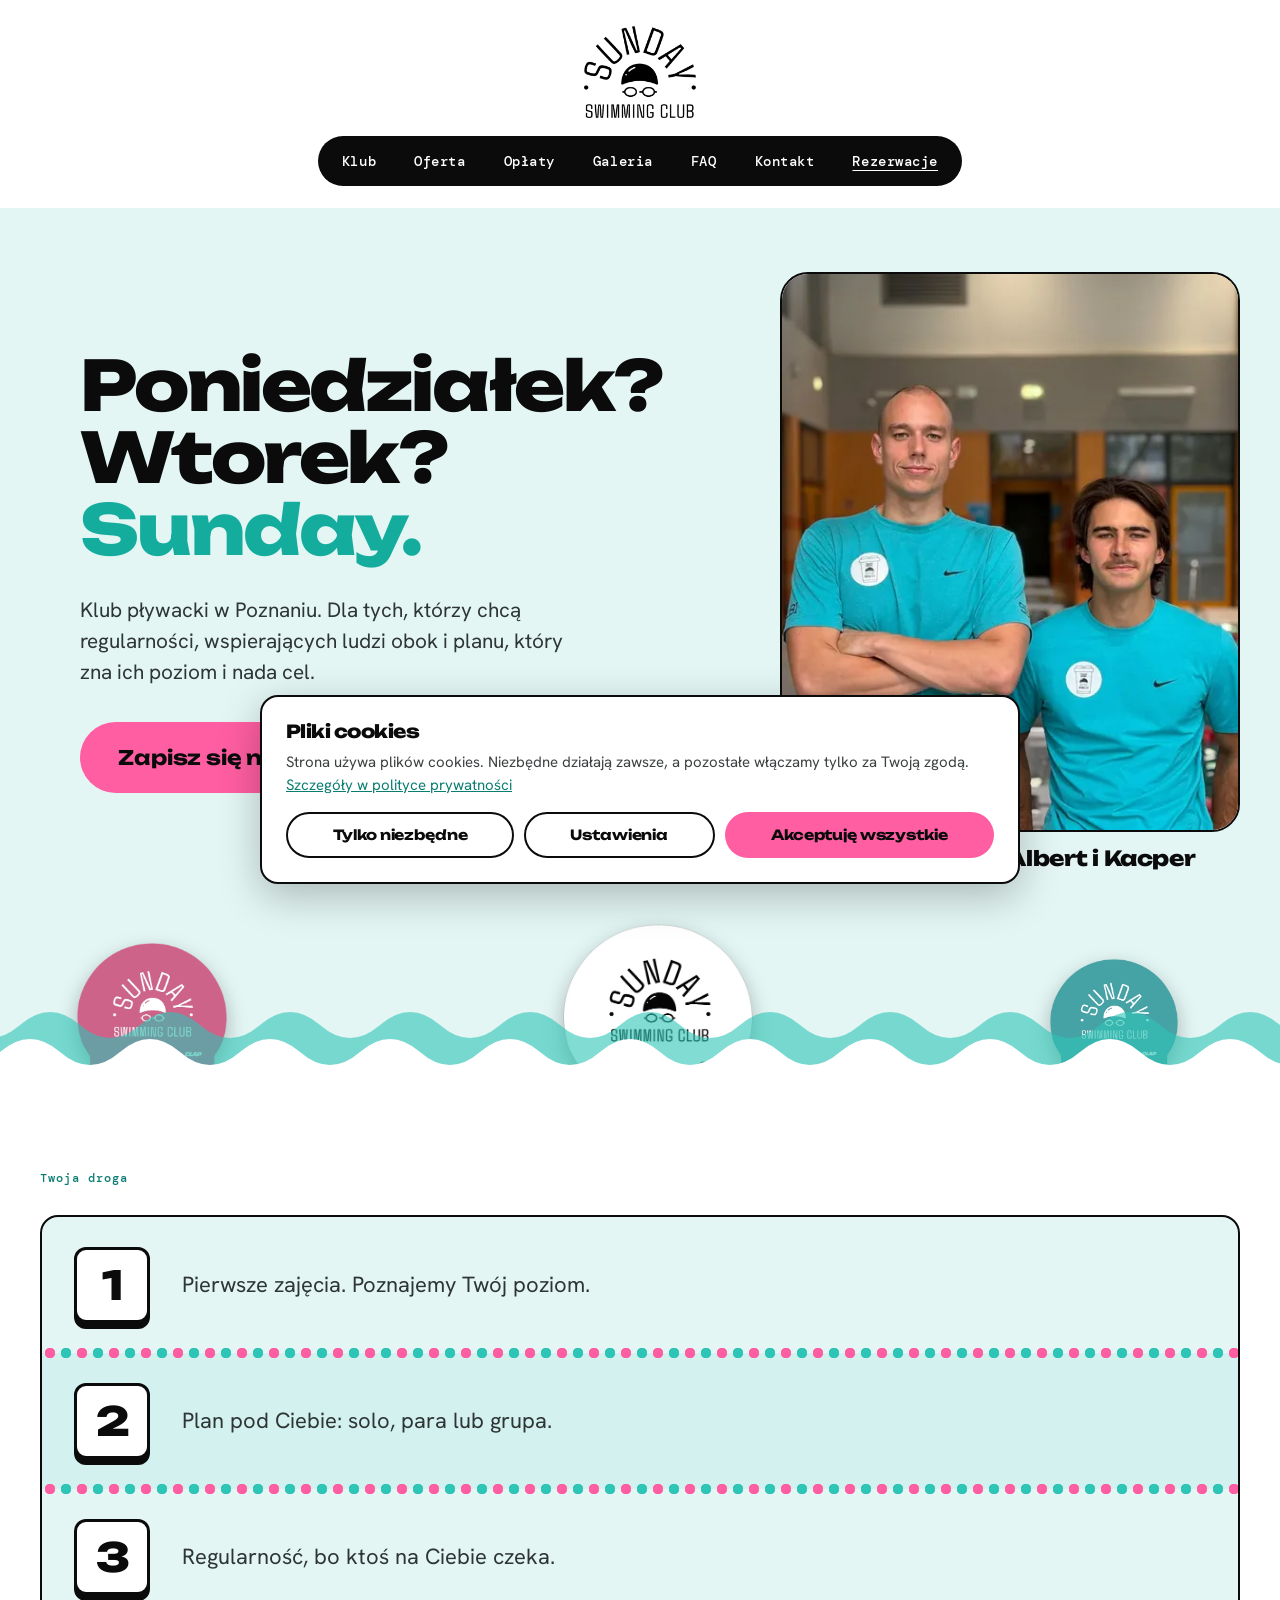
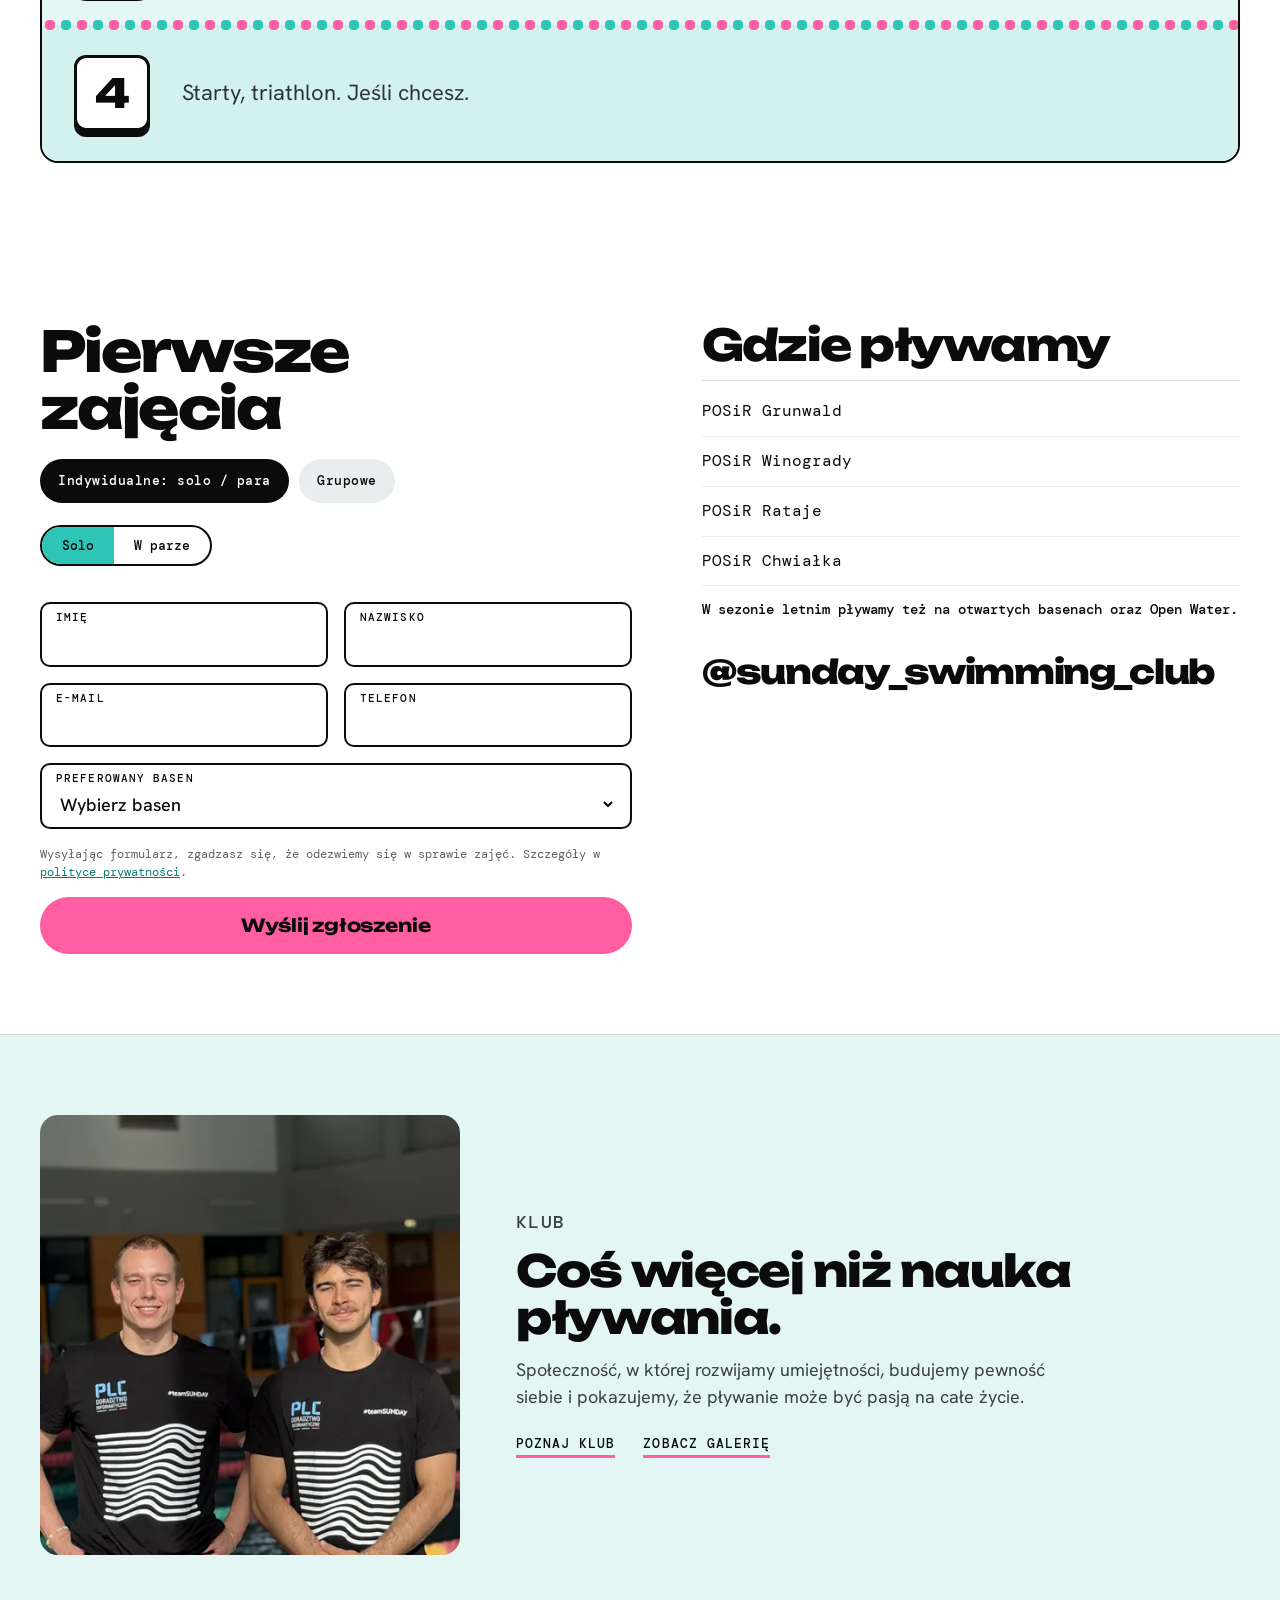
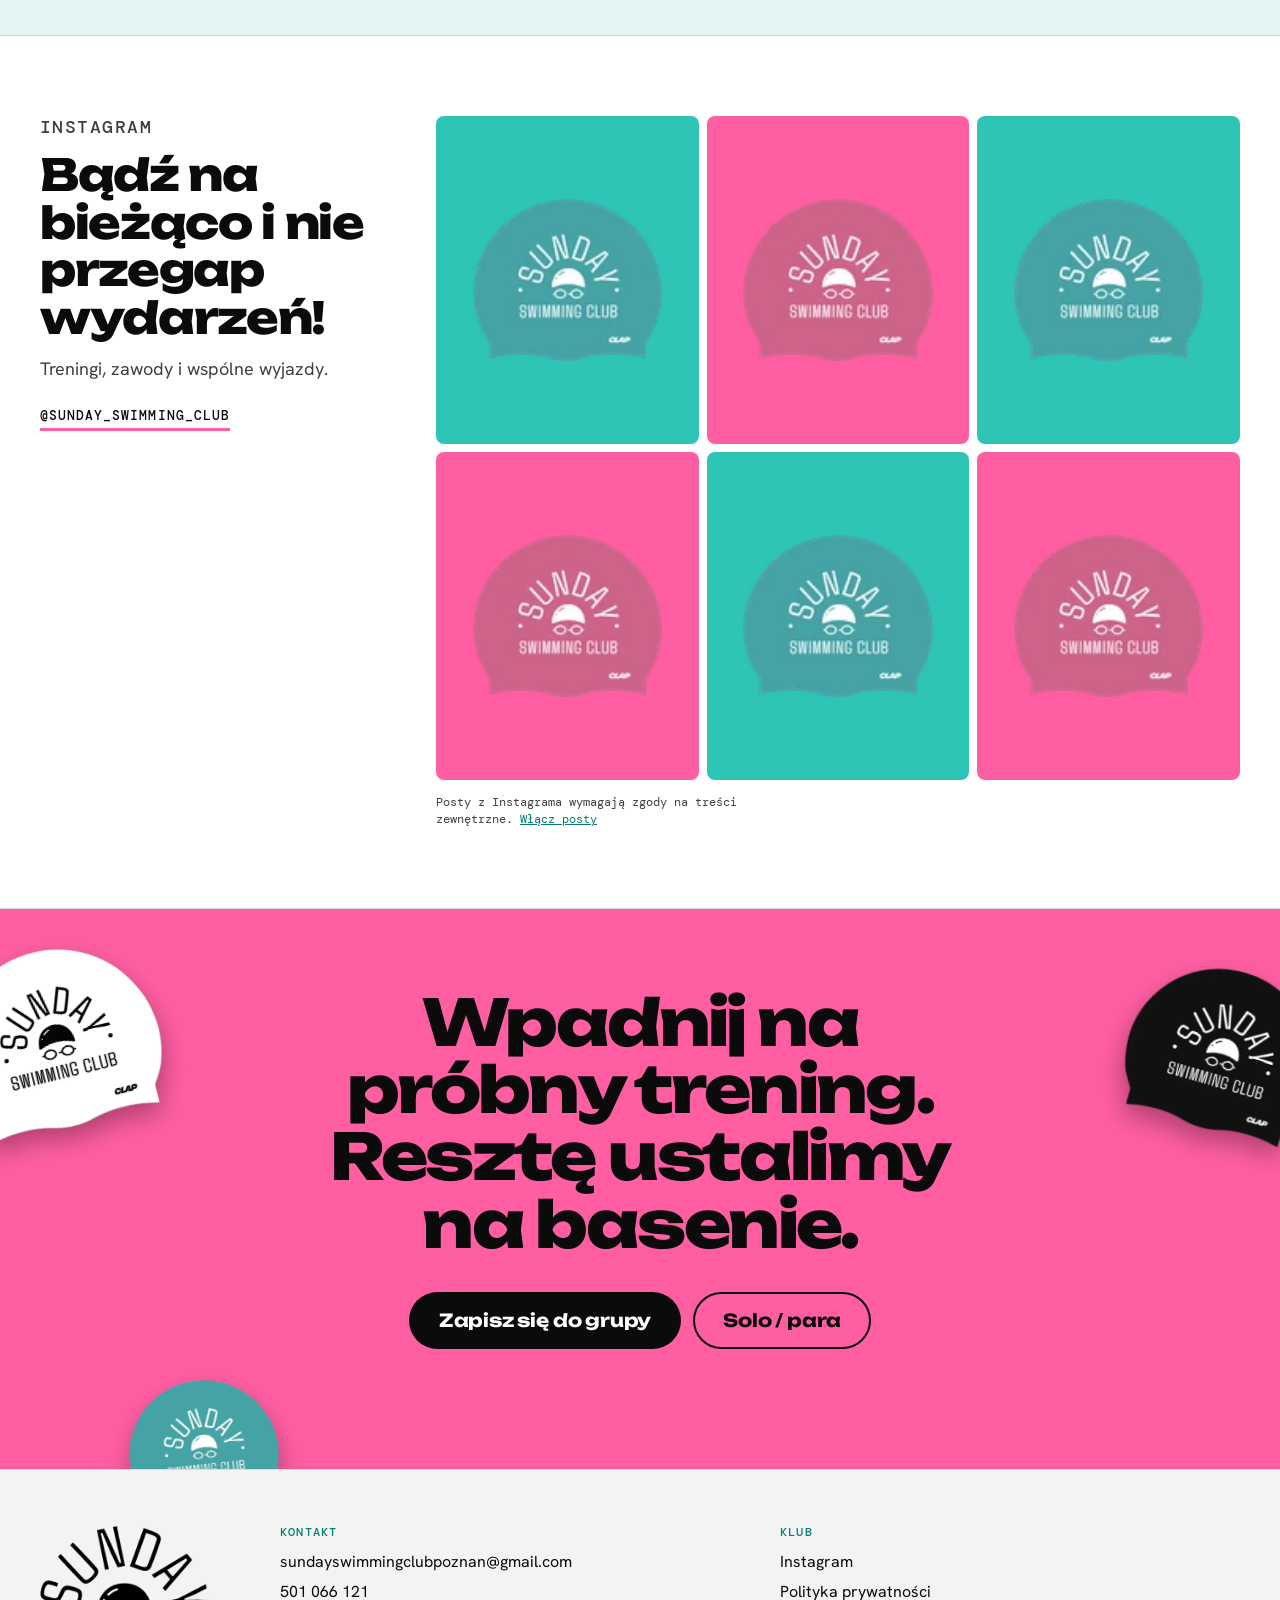
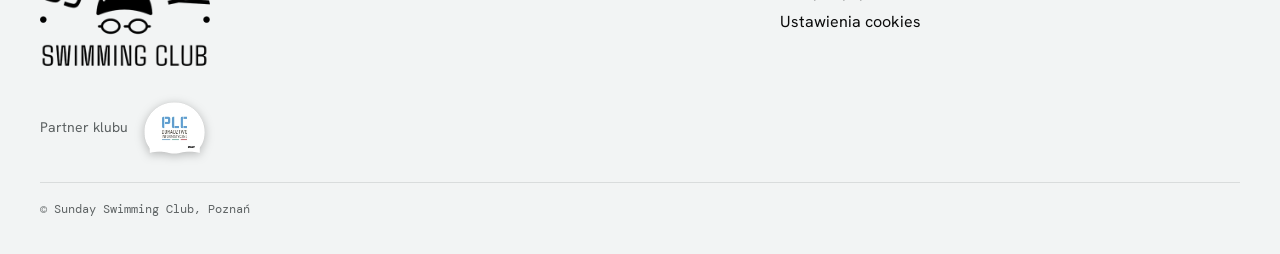
==== commit c64b3a8d: "Feed z Instagrama: własny widżet na stronie głównej i w galerii Widżet <ig-feed> pobiera posty z Clo" ====
--- a/index.html
+++ b/index.html
@@ -192,16 +192,6 @@
             <ul><li>POSiR Grunwald</li><li>POSiR Winogrady</li><li>POSiR Rataje</li><li>POSiR Chwiałka</li></ul>
             <p class="dopisek">W sezonie letnim pływamy też na otwartych basenach oraz Open Water.</p>
             <p class="konto"><a data-instagram data-instagram-konto>@konto</a></p>
-            <!-- TODO (klient): konto na Instagramie i identyfikator widżetu LightWidget w js/config.js -->
-            <div class="instagram-widget" data-lightwidget>
-              <div class="instagram instagram--4">
-                <div><img class="zdjecie" src="img/foto/jezioro-naklejki-480.webp" srcset="img/foto/jezioro-naklejki-480.webp 480w" sizes="(max-width: 899px) 25vw, 150px" width="1600" height="2133" alt="" loading="lazy" decoding="async"></div>
-                <div class="kolor-roz"><img class="czepek-kafel" src="img/czepek-rozowy-s.webp" width="120" height="103" alt="" loading="lazy"></div>
-                <div><img class="zdjecie" src="img/foto/woda-otwarta-480.webp" srcset="img/foto/woda-otwarta-480.webp 480w" sizes="(max-width: 899px) 25vw, 150px" width="1600" height="2133" alt="" loading="lazy" decoding="async"></div>
-                <div class="kolor-turkus"><img class="czepek-kafel" src="img/czepek-turkusowy-s.webp" width="120" height="103" alt="" loading="lazy"></div>
-              </div>
-            </div>
-            <p class="uwaga" data-lightwidget-uwaga>Podgląd. Widżet Instagrama pojawi się tu po podłączeniu konta klubu.</p>
           </div>
         </div>
       </div>
@@ -217,6 +207,32 @@
             <h2>Coś więcej niż nauka pływania.</h2>
             <p>Społeczność, w której rozwijamy umiejętności, budujemy pewność siebie i pokazujemy, że pływanie może być pasją na całe życie.</p>
             <div class="linki"><a href="klub">Poznaj klub</a><a href="galeria">Zobacz galerię</a></div>
+          </div>
+        </div>
+      </div>
+    </section>
+
+    <section class="sekcja" id="instagram">
+      <div class="kontener">
+        <div class="ig-sekcja">
+          <div>
+            <p class="etykieta" style="margin-bottom:12px">Instagram</p>
+            <h2>Bądź na bieżąco i nie przegap wydarzeń!</h2>
+            <p>Treningi, zawody i wspólne wyjazdy.</p>
+            <div class="linki"><a data-instagram data-instagram-konto>@konto</a></div>
+          </div>
+          <div>
+            <div class="instagram-feed" data-ig-feed>
+              <div class="instagram instagram--6">
+                  <div class="kolor-turkus"><img class="czepek-kafel" src="img/czepek-turkusowy-s.webp" width="120" height="103" alt="" loading="lazy"></div>
+                  <div class="kolor-roz"><img class="czepek-kafel" src="img/czepek-rozowy-s.webp" width="120" height="103" alt="" loading="lazy"></div>
+                  <div class="kolor-turkus"><img class="czepek-kafel" src="img/czepek-turkusowy-s.webp" width="120" height="103" alt="" loading="lazy"></div>
+                  <div class="kolor-roz"><img class="czepek-kafel" src="img/czepek-rozowy-s.webp" width="120" height="103" alt="" loading="lazy"></div>
+                  <div class="kolor-turkus"><img class="czepek-kafel" src="img/czepek-turkusowy-s.webp" width="120" height="103" alt="" loading="lazy"></div>
+                  <div class="kolor-roz"><img class="czepek-kafel" src="img/czepek-rozowy-s.webp" width="120" height="103" alt="" loading="lazy"></div>
+              </div>
+            </div>
+            <p class="uwaga" data-ig-uwaga hidden></p>
           </div>
         </div>
       </div>
--- a/css/styl.css
+++ b/css/styl.css
@@ -232,6 +232,9 @@
 .przycisk[disabled] { opacity: .6; cursor: progress; }
 
 .przyciski { display: flex; flex-wrap: wrap; gap: 12px; align-items: center; justify-content: center; }
+.oplaty + .przyciski { display: grid; grid-template-columns: 1fr 1fr; gap: 24px; margin-top: clamp(48px, 7vw, 64px); }
+.oplaty + .przyciski .przycisk { min-height: 60px; padding: 18px 26px; }
+@media (max-width: 799.98px) { .oplaty + .przyciski { grid-template-columns: 1fr; gap: 12px; } }
 
 .linki {
   display: flex; flex-wrap: wrap; gap: 14px 28px; align-items: center; margin-top: 26px;
@@ -369,7 +372,7 @@
 .liczby > div:last-child { border-right: 0; }
 .liczby b { display: block; font: 800 clamp(3.5rem, 11vw, 8.75rem)/1 var(--f-naglowek); letter-spacing: -.05em; }
 .liczby > div:nth-child(1) b { color: #19b5a5; }
-.liczby > div:nth-child(2) b { color: transparent; -webkit-text-stroke: 3px var(--czern); }
+.liczby > div:nth-child(2) b { color: var(--biel); -webkit-text-stroke: 6px var(--czern); paint-order: stroke fill; }
 .liczby > div:nth-child(3) b { color: var(--roz-tekst); }
 .liczby span { display: block; font: 500 13px/1.3 var(--f-mono); letter-spacing: .08em; text-transform: uppercase; }
 .liczby-opis p { margin-top: 8px; font: 500 11px/1.4 var(--f-mono); letter-spacing: .08em; text-transform: uppercase; max-width: 28em; margin-inline: auto; }
@@ -382,13 +385,11 @@
   .liczby-opis p { margin-inline: 0; }
 }
 
-.zespol { display: grid; grid-template-columns: minmax(0, 520px) 1fr; gap: clamp(28px, 5vw, 56px); align-items: center; }
-.zespol .zdjecie-ramka { aspect-ratio: 520 / 560; overflow: hidden; border-radius: var(--promien); }
-.zespol .zdjecie-ramka img { object-position: 50% 20%; }
-.zespol article { padding: 26px 0; border-top: 1px solid var(--linia); }
+.zespol { display: grid; grid-template-columns: repeat(2, minmax(0, 1fr)); gap: clamp(28px, 5vw, 56px); align-items: start; }
+.zespol .zdjecie-ramka { aspect-ratio: 4 / 4.8; overflow: hidden; border-radius: var(--promien); margin-bottom: 22px; }
 .zespol h2 { font-size: clamp(1.3rem, 2.8vw, 2.375rem); line-height: 1; margin-bottom: 12px; overflow-wrap: break-word; }
 .zespol article p { font-size: clamp(1.02rem, 1.6vw, 1.0625rem); color: var(--tekst); max-width: 44ch; }
-@media (max-width: 859.98px) { .zespol { grid-template-columns: 1fr; } .zespol .zdjecie-ramka { aspect-ratio: 4 / 3.4; } }
+@media (max-width: 859.98px) { .zespol { grid-template-columns: 1fr; } .zespol .zdjecie-ramka { aspect-ratio: 4 / 4.4; } }
 
 .poziomy { display: grid; grid-template-columns: repeat(4, 1fr); border-top: 1px solid var(--turkus-linia); }
 .poziomy > div { padding: 28px 24px 12px 0; }
@@ -458,7 +459,19 @@
 .instagram > div.kolor-roz { background: var(--roz); }
 .instagram > div.kolor-turkus { background: var(--turkus); }
 .instagram > div > img.czepek-kafel { width: 72%; }
-.instagram-widget iframe { display: block; width: 100%; border: 0; overflow: hidden; }
+
+/* feed z Instagrama na stronie głównej */
+.ig-sekcja { display: grid; grid-template-columns: minmax(0, 340px) minmax(0, 1fr); gap: clamp(28px, 5vw, 56px); align-items: start; }
+.ig-sekcja h2 { font-size: clamp(1.5rem, 3.6vw, 2.75rem); line-height: 1.08; margin-bottom: 14px; overflow-wrap: break-word; }
+.ig-sekcja p { font-size: clamp(1.02rem, 1.8vw, 1.125rem); color: var(--tekst); margin-bottom: 20px; max-width: 30em; }
+.ig-sekcja .uwaga { font-size: 12px; margin: 14px 0 0; }
+.instagram--6 { grid-template-columns: repeat(3, 1fr); }
+.instagram--6 > div { aspect-ratio: 4 / 5; }
+.instagram-feed ig-feed { --ig-cols: 3; --ig-cols-sm: 3; --ig-gap: 8px; --ig-border: none; --ig-ratio: 4 / 5; --ig-radius: 8px; --ig-focus: var(--roz); }
+.instagram-feed--szeroki ig-feed { --ig-cols: 6; }
+.instagram-feed--szeroki .instagram--6 { grid-template-columns: repeat(6, 1fr); }
+@media (max-width: 799.98px) { .ig-sekcja { grid-template-columns: 1fr; } }
+@media (max-width: 719.98px) { .instagram-feed--szeroki .instagram--6 { grid-template-columns: repeat(3, 1fr); } }
 @media (max-width: 719.98px) { .instagram { grid-template-columns: repeat(3, 1fr); } .instagram--4 { grid-template-columns: repeat(4, 1fr); } }
 
 .uwaga { font: 400 12px/1.4 var(--f-mono); color: var(--szary); margin-top: 14px; }
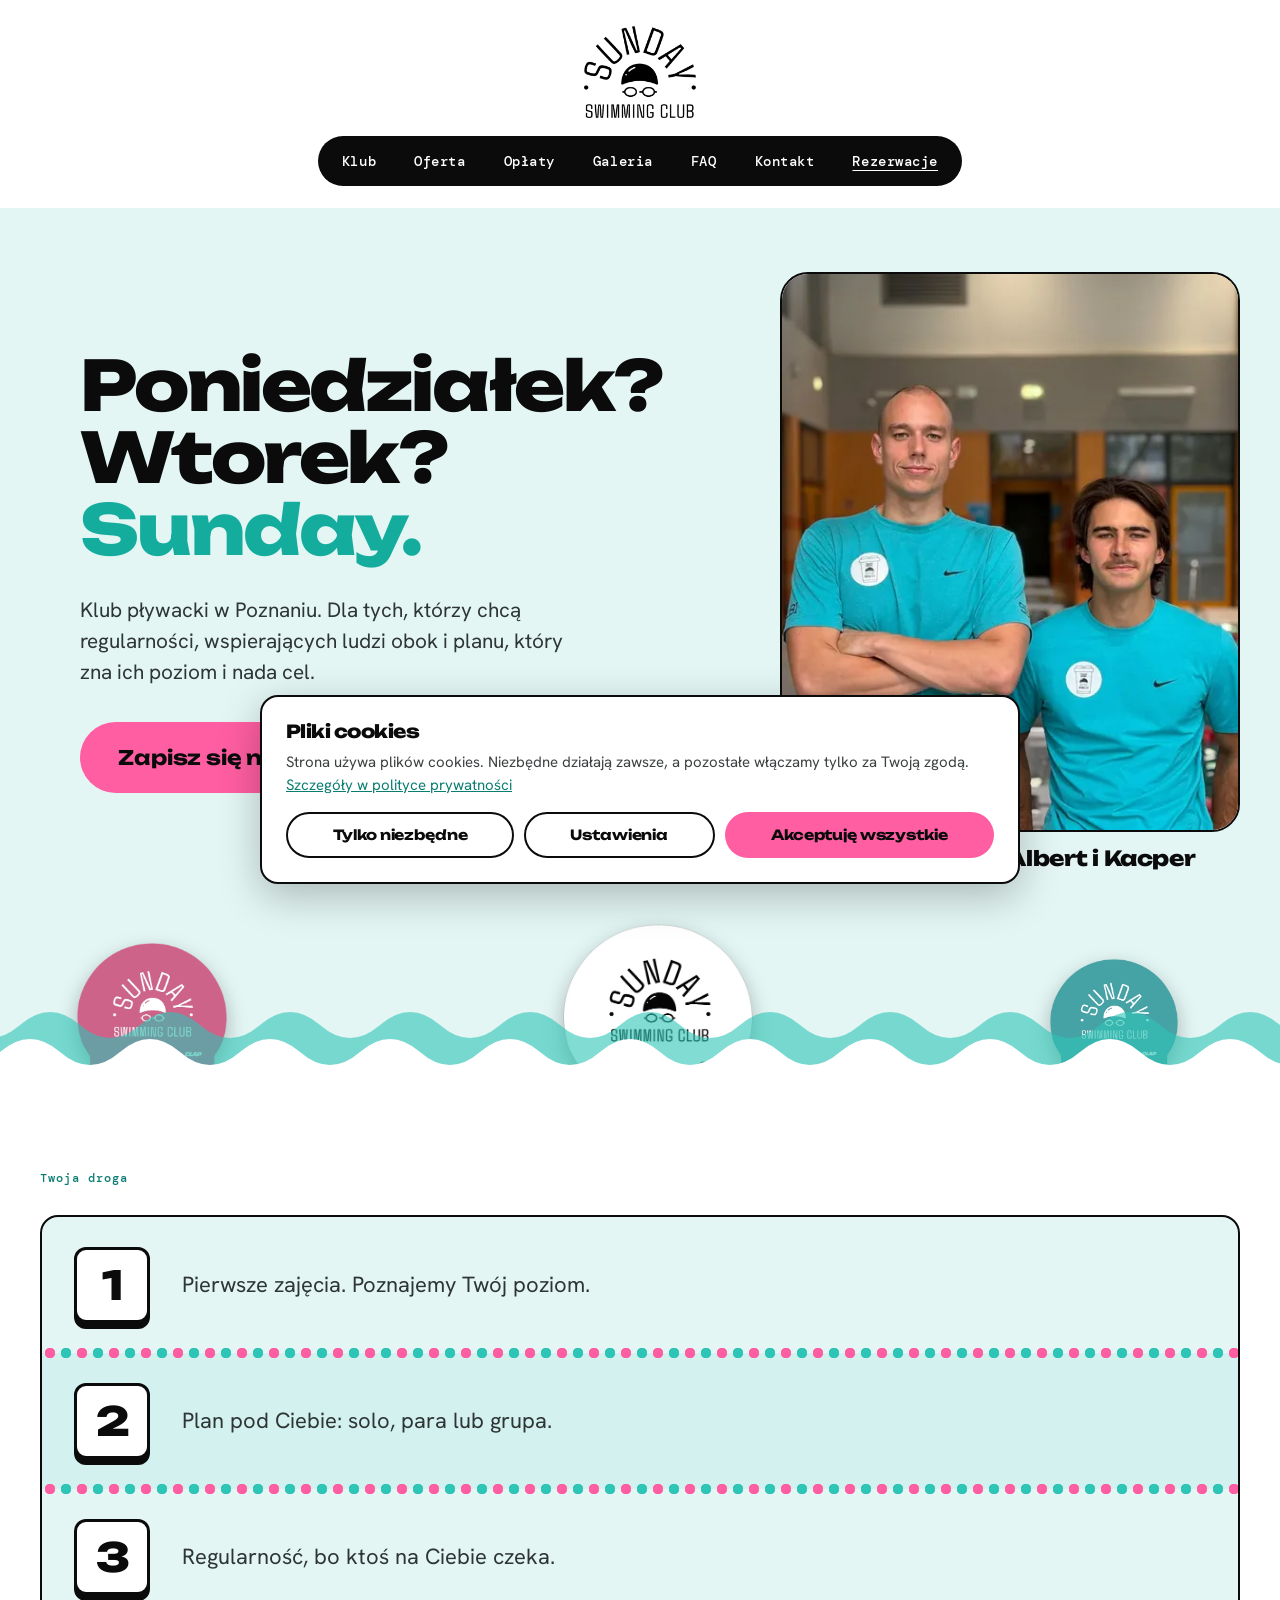
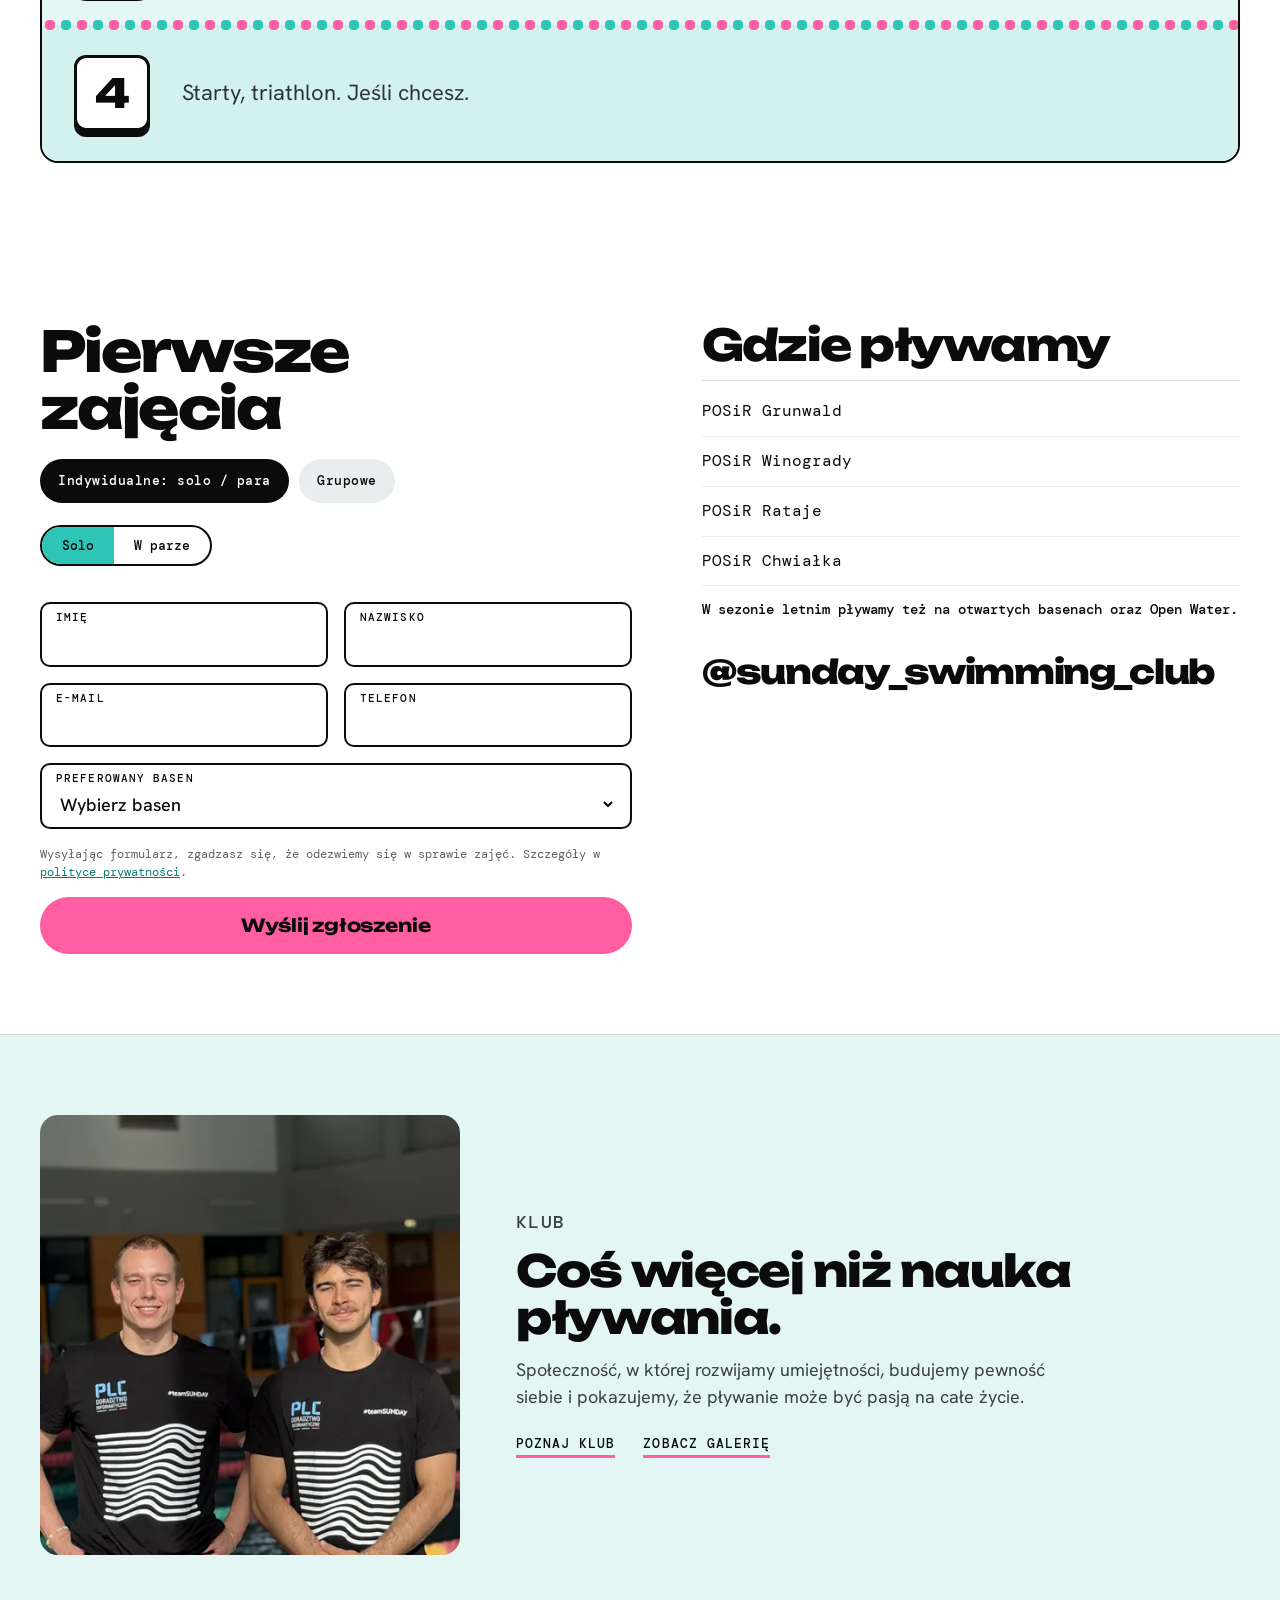
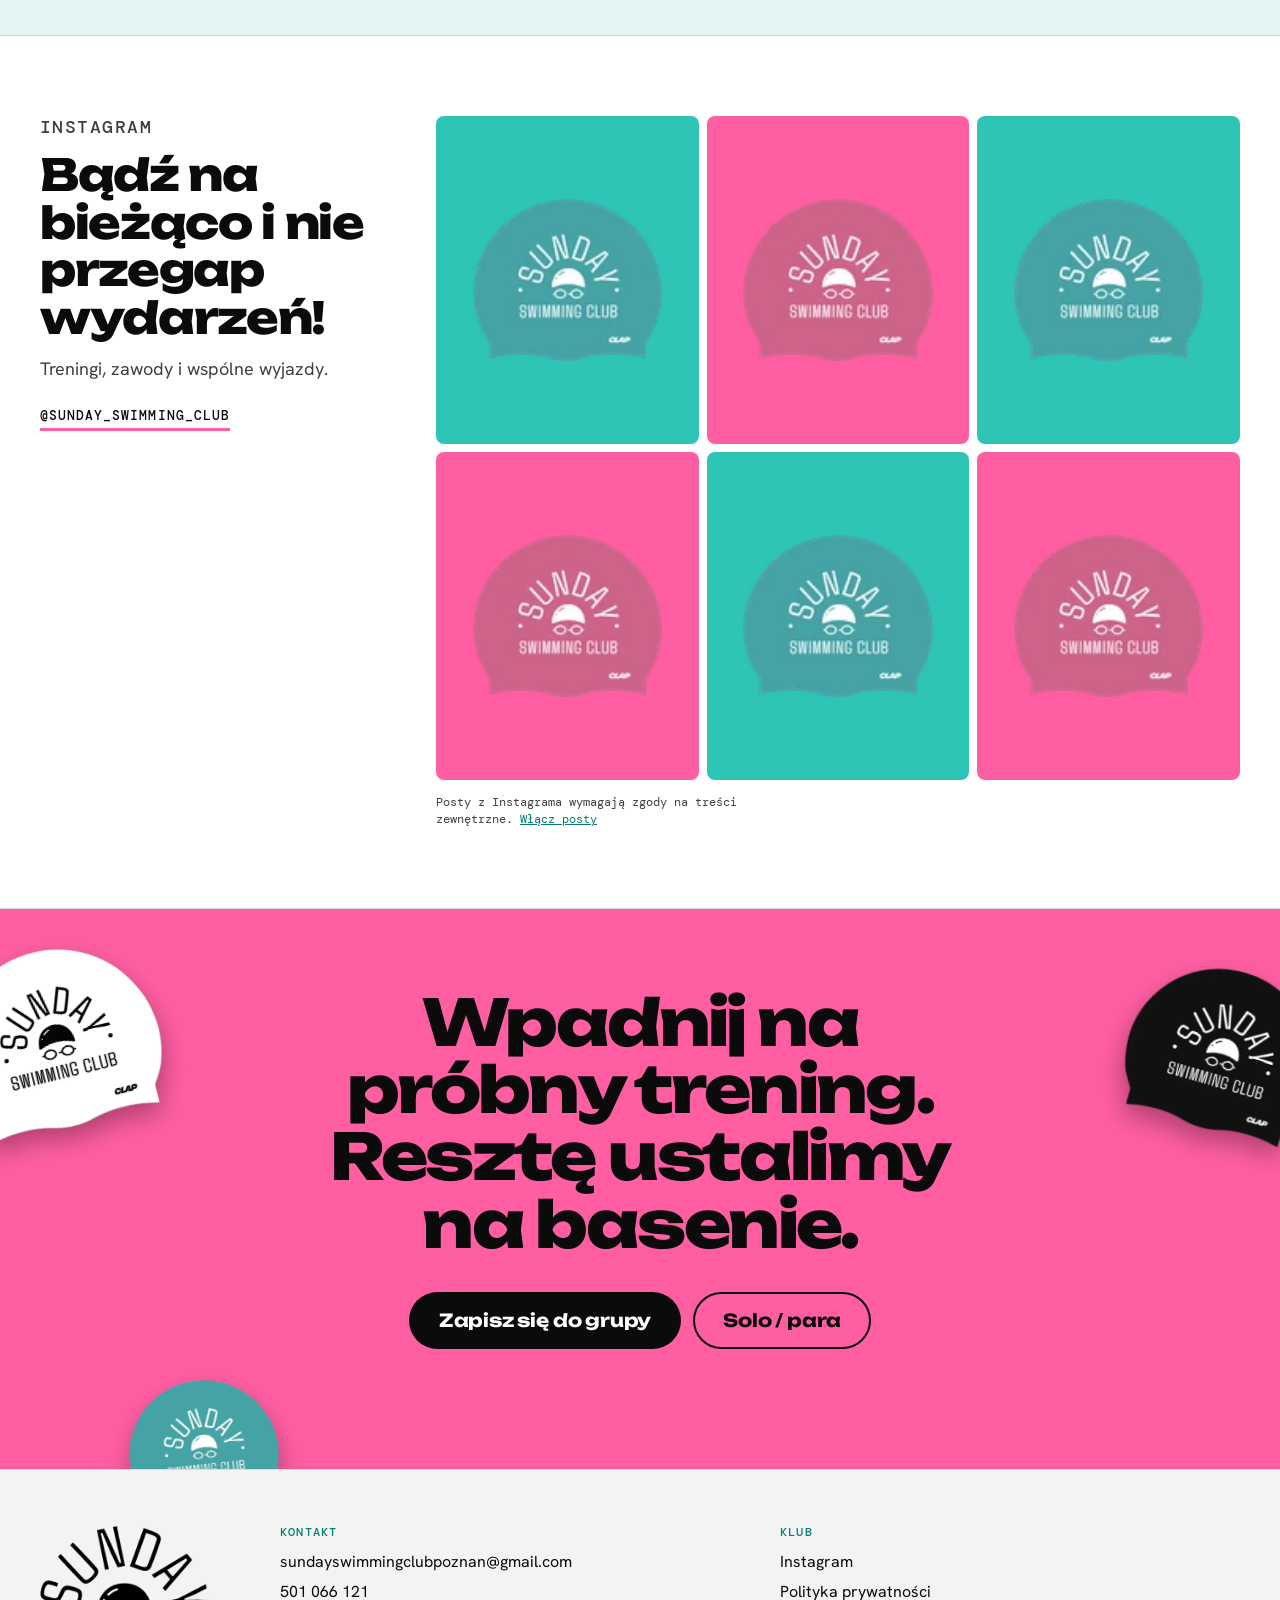
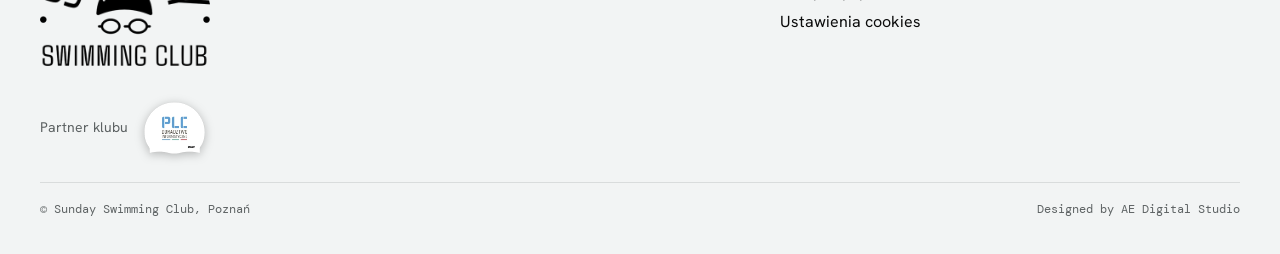
==== commit aaf513d3: "Podpis Designed by AE Digital Studio w stopce Link do aedigitalstudio.pl obok informacji o prawach, " ====
--- a/index.html
+++ b/index.html
@@ -258,7 +258,7 @@
         <div><h2>Klub</h2><ul><li><a data-instagram>Instagram</a></li><li><a href="polityka-prywatnosci">Polityka prywatności</a></li><li><button type="button" class="link-przycisk" data-cookies>Ustawienia cookies</button></li></ul></div>
       </div>
       <div class="partner"><span>Partner klubu</span><img src="img/partner-plc-bialy.webp" width="240" height="205" alt="PLC Doradztwo Informatyczne" loading="lazy"></div>
-      <p class="stopka-prawa">© Sunday Swimming Club, Poznań</p>
+      <div class="stopka-prawa"><p>© Sunday Swimming Club, Poznań</p><p><a href="https://aedigitalstudio.pl/" target="_blank" rel="noopener">Designed by AE Digital Studio</a></p></div>
     </div>
   </footer>
   <script src="js/config.js"></script>
--- a/css/styl.css
+++ b/css/styl.css
@@ -615,7 +615,10 @@
 .stopka-logo img { width: 170px; height: auto; }
 .partner { display: flex; flex-wrap: wrap; gap: 16px; align-items: center; margin-top: 36px; color: var(--szary); font-size: 14px; }
 .partner img { height: 52px; width: auto; filter: drop-shadow(0 2px 5px rgba(0, 0, 0, .25)); }
-.stopka-prawa { margin-top: 28px; padding-top: 18px; border-top: 1px solid var(--linia); font: 400 12px/1.4 var(--f-mono); color: var(--szary); }
+.stopka-prawa { margin-top: 28px; padding-top: 18px; border-top: 1px solid var(--linia); font: 400 12px/1.4 var(--f-mono); color: var(--szary); display: flex; flex-wrap: wrap; justify-content: space-between; gap: 6px 24px; }
+.stopka-prawa p { margin: 0; }
+.stopka-prawa a { color: inherit; text-decoration-color: var(--roz); text-underline-offset: 3px; }
+.stopka-prawa a:hover { color: var(--czern); }
 @media (max-width: 899.98px) { .stopka-kolumny { grid-template-columns: 1fr 1fr; } .stopka-logo { grid-column: 1 / -1; } }
 @media (max-width: 479.98px) { .stopka-kolumny { grid-template-columns: 1fr; gap: 28px; } }
 
@@ -693,7 +696,7 @@
   .stopka li { margin-bottom: 10px; }
   .stopka h2 { margin-bottom: 10px; }
   .partner { justify-content: center; flex-direction: column; gap: 10px; margin-top: 28px; }
-  .stopka-prawa { text-align: center; }
+  .stopka-prawa { text-align: center; justify-content: center; }
 
   .cookies { padding: 16px; }
   .cookies p { font-size: .875rem; }
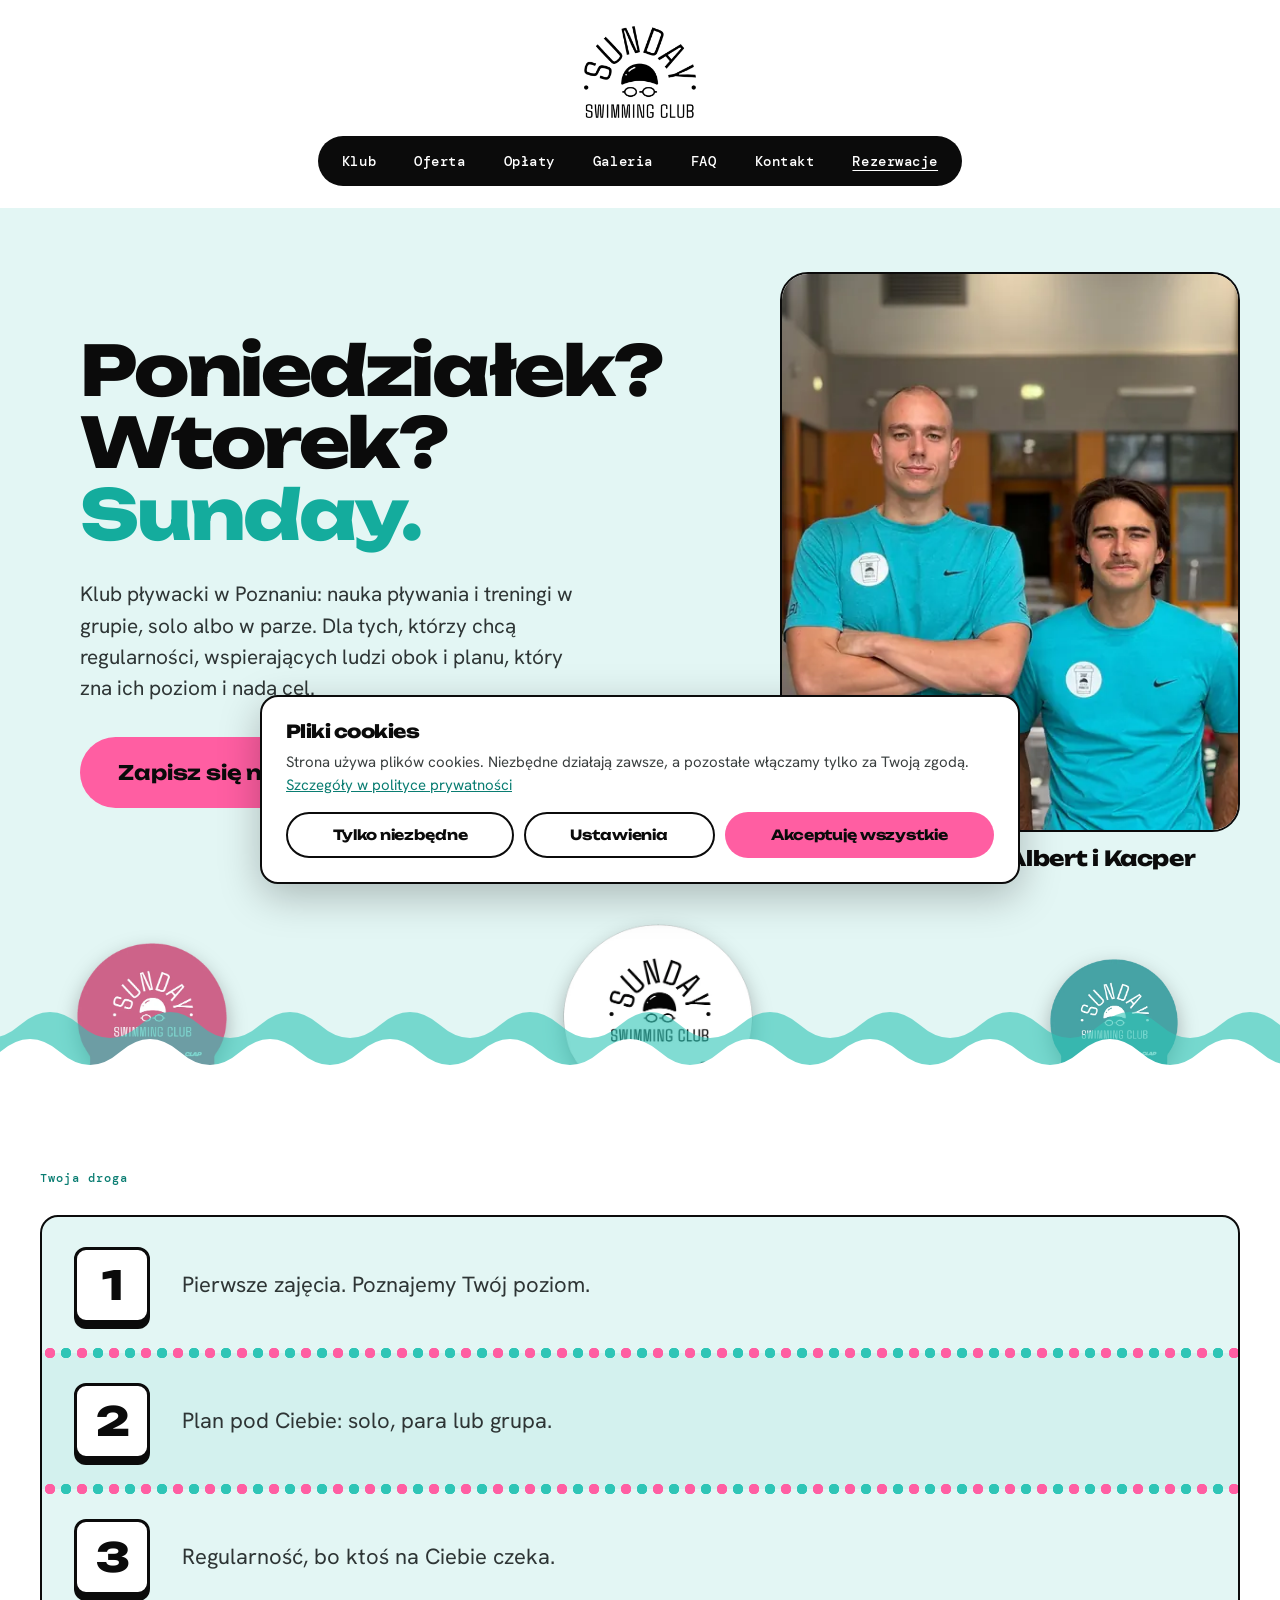
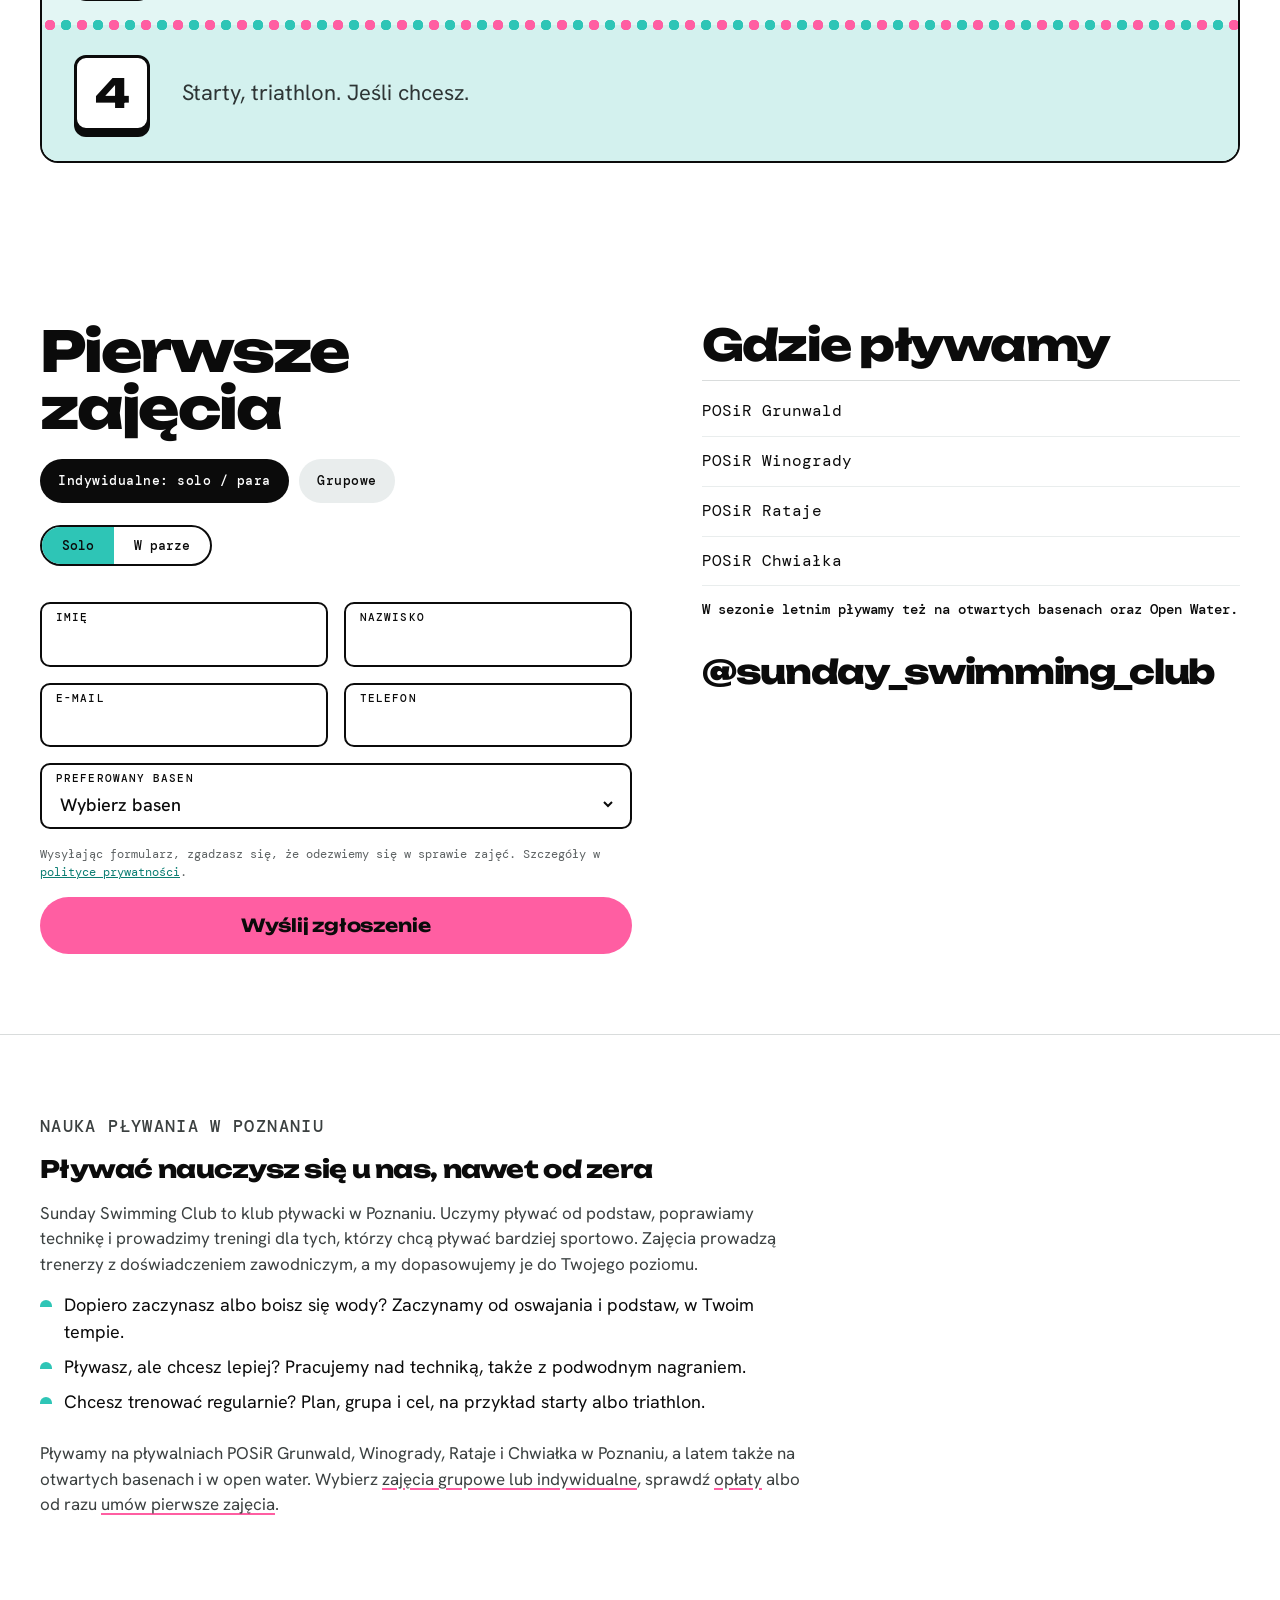
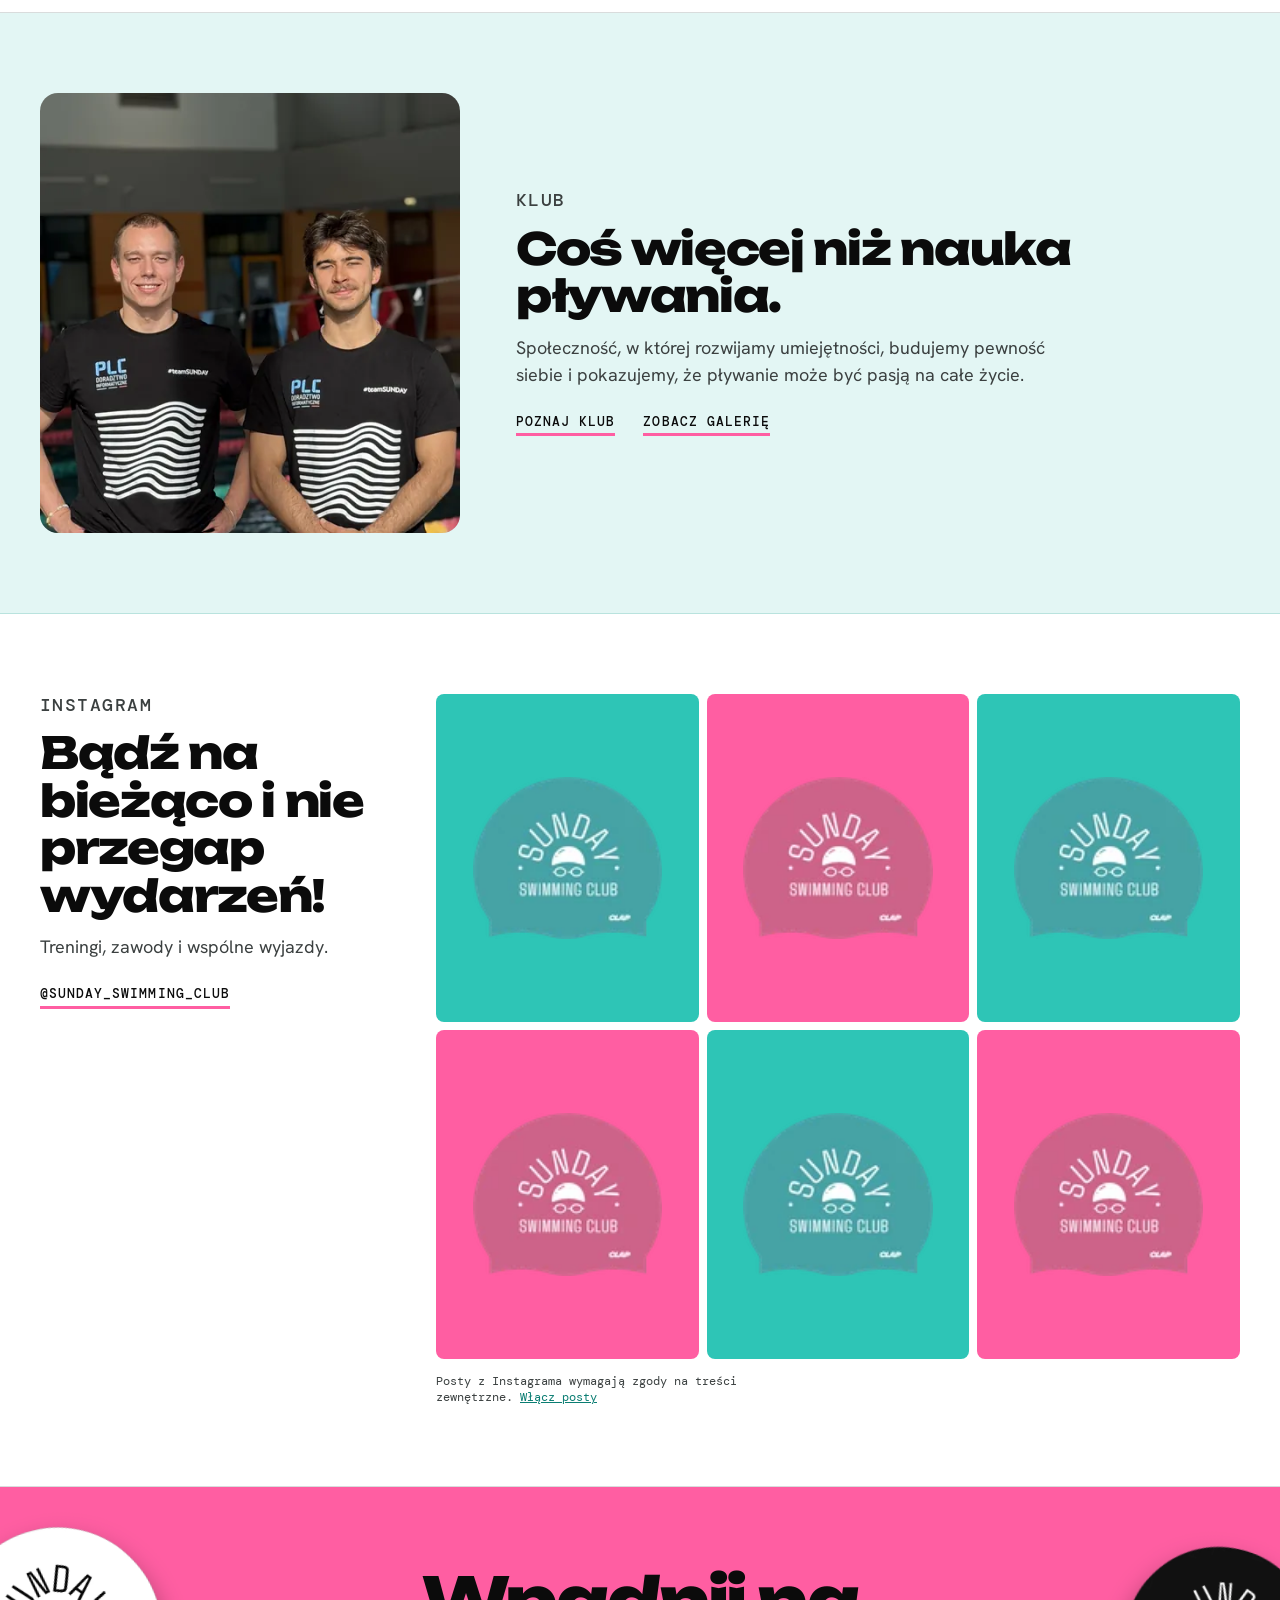
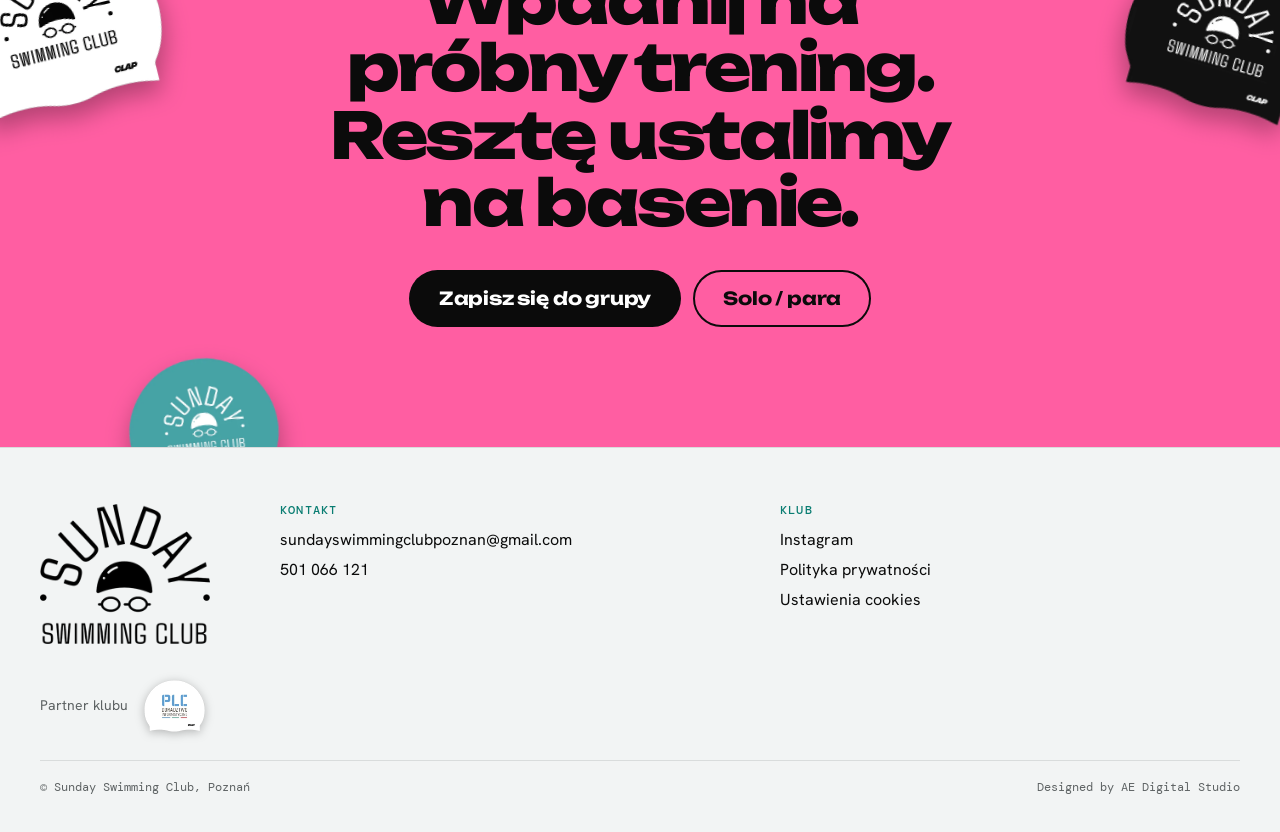
==== commit c55893e3: "SEO lokalne: frazy w tytułach i treści, dane strukturalne, linkowanie Tytuły i opisy pod frazy typu " ====
--- a/index.html
+++ b/index.html
@@ -3,14 +3,14 @@
 <head>
   <meta charset="utf-8">
   <meta name="viewport" content="width=device-width, initial-scale=1">
-  <title>Sunday Swimming Club | Klub pływacki w Poznaniu</title>
-  <meta name="description" content="Klub pływacki w Poznaniu: treningi grupowe, zajęcia solo i w parze, analiza wideo techniki. Pływalnie POSiR Grunwald, Winogrady, Rataje i Chwiałka.">
+  <title>Nauka pływania i treningi w Poznaniu | Sunday Swimming Club</title>
+  <meta name="description" content="Nauka pływania i treningi w Poznaniu: zajęcia grupowe, solo i w parze, analiza wideo techniki. Pływamy na POSiR Grunwald, Winogrady, Rataje i Chwiałka.">
   <link rel="canonical" href="https://sundayswimmingclub.pl/">
   <meta property="og:type" content="website">
   <meta property="og:locale" content="pl_PL">
   <meta property="og:site_name" content="Sunday Swimming Club">
-  <meta property="og:title" content="Sunday Swimming Club | Klub pływacki w Poznaniu">
-  <meta property="og:description" content="Klub pływacki w Poznaniu: treningi grupowe, zajęcia solo i w parze, analiza wideo techniki. Pływalnie POSiR Grunwald, Winogrady, Rataje i Chwiałka.">
+  <meta property="og:title" content="Nauka pływania i treningi w Poznaniu | Sunday Swimming Club">
+  <meta property="og:description" content="Nauka pływania i treningi w Poznaniu: zajęcia grupowe, solo i w parze, analiza wideo techniki. Pływamy na POSiR Grunwald, Winogrady, Rataje i Chwiałka.">
   <meta property="og:url" content="https://sundayswimmingclub.pl/">
   <meta property="og:image" content="https://sundayswimmingclub.pl/img/og.jpg">
   <meta name="twitter:card" content="summary_large_image">
@@ -28,6 +28,7 @@
   {
     "@context": "https://schema.org",
     "@type": "SportsClub",
+    "@id": "https://sundayswimmingclub.pl/#klub",
     "name": "Sunday Swimming Club",
     "description": "Klub pływacki w Poznaniu: treningi grupowe, zajęcia indywidualne i w parze, analiza wideo techniki pływania.",
     "url": "https://sundayswimmingclub.pl/",
@@ -35,6 +36,20 @@
     "image": "https://sundayswimmingclub.pl/img/og.jpg",
     "email": "sundayswimmingclubpoznan@gmail.com",
     "telephone": "+48 501 066 121",
+    "foundingDate": "2025",
+    "priceRange": "100–1150 zł",
+    "employee": [
+      {
+        "@type": "Person",
+        "name": "Albert Warzocha",
+        "jobTitle": "Trener"
+      },
+      {
+        "@type": "Person",
+        "name": "Kacper Matysiak",
+        "jobTitle": "Trener"
+      }
+    ],
     "sameAs": [
       "https://www.instagram.com/sunday_swimming_club/"
     ],
@@ -85,6 +100,15 @@
         }
       }
     ]
+  }
+  </script>
+  <script type="application/ld+json">
+  {
+    "@context": "https://schema.org",
+    "@type": "WebSite",
+    "name": "Sunday Swimming Club",
+    "url": "https://sundayswimmingclub.pl/",
+    "inLanguage": "pl"
   }
   </script>
 </head>
@@ -119,7 +143,7 @@
       <div class="kontener hero-uklad">
         <div class="hero-tresc">
           <h1>Poniedziałek?<br>Wtorek?<br><span class="t">Sunday.</span></h1>
-          <p>Klub pływacki w Poznaniu. Dla tych, którzy chcą regularności, wspierających ludzi obok i planu, który zna ich poziom i nada cel.</p>
+          <p>Klub pływacki w Poznaniu: nauka pływania i treningi w grupie, solo albo w parze. Dla tych, którzy chcą regularności, wspierających ludzi obok i planu, który zna ich poziom i nada cel.</p>
           <a class="przycisk" href="rezerwacje?tryb=solo">Zapisz się na pierwsze zajęcia</a>
         </div>
         <figure class="hero-foto">
@@ -198,6 +222,22 @@
       </div>
     </section>
 
+    <section class="sekcja">
+      <div class="kontener">
+        <div class="tekst-seo">
+          <p class="etykieta">Nauka pływania w Poznaniu</p>
+          <h2>Pływać nauczysz się u nas, nawet od zera</h2>
+          <p>Sunday Swimming Club to klub pływacki w Poznaniu. Uczymy pływać od podstaw, poprawiamy technikę i prowadzimy treningi dla tych, którzy chcą pływać bardziej sportowo. Zajęcia prowadzą trenerzy z doświadczeniem zawodniczym, a my dopasowujemy je do Twojego poziomu.</p>
+          <ul class="lista-falek">
+            <li>Dopiero zaczynasz albo boisz się wody? Zaczynamy od oswajania i podstaw, w Twoim tempie.</li>
+            <li>Pływasz, ale chcesz lepiej? Pracujemy nad techniką, także z podwodnym nagraniem.</li>
+            <li>Chcesz trenować regularnie? Plan, grupa i cel, na przykład starty albo triathlon.</li>
+          </ul>
+          <p>Pływamy na pływalniach POSiR Grunwald, Winogrady, Rataje i Chwiałka w Poznaniu, a latem także na otwartych basenach i w open water. Wybierz <a href="oferta">zajęcia grupowe lub indywidualne</a>, sprawdź <a href="oplaty">opłaty</a> albo od razu <a href="rezerwacje">umów pierwsze zajęcia</a>.</p>
+        </div>
+      </div>
+    </section>
+
     <section class="sekcja sekcja--tint">
       <div class="kontener">
         <div class="teaser">
--- a/css/styl.css
+++ b/css/styl.css
@@ -242,6 +242,8 @@
 }
 .linki a { text-decoration: none; border-bottom: 3px solid var(--roz); padding-bottom: 4px; }
 .linki a:hover { border-bottom-color: var(--turkus); }
+.sekcja--roz .linki a { border-bottom-color: var(--czern); }
+.sekcja--roz .linki a:hover { border-bottom-color: var(--biel); }
 
 /* ---------- hero ---------- */
 
@@ -360,6 +362,11 @@
   content: ""; position: absolute; left: 0; top: .5em; width: 12px; height: 7px;
   border-radius: 12px 12px 0 0; background: var(--turkus);
 }
+.tekst-seo { max-width: 760px; }
+.tekst-seo h2 { margin-bottom: 14px; }
+.tekst-seo p { font-size: clamp(1.02rem, 1.6vw, 1.0625rem); color: var(--tekst); margin-bottom: 14px; }
+.tekst-seo a { color: inherit; text-decoration-color: var(--roz); text-decoration-thickness: 2px; text-underline-offset: 3px; }
+.tekst-seo a:hover { text-decoration-color: var(--turkus); }
 
 @media (max-width: 859.98px) {
   .podzial { grid-template-columns: 1fr; }
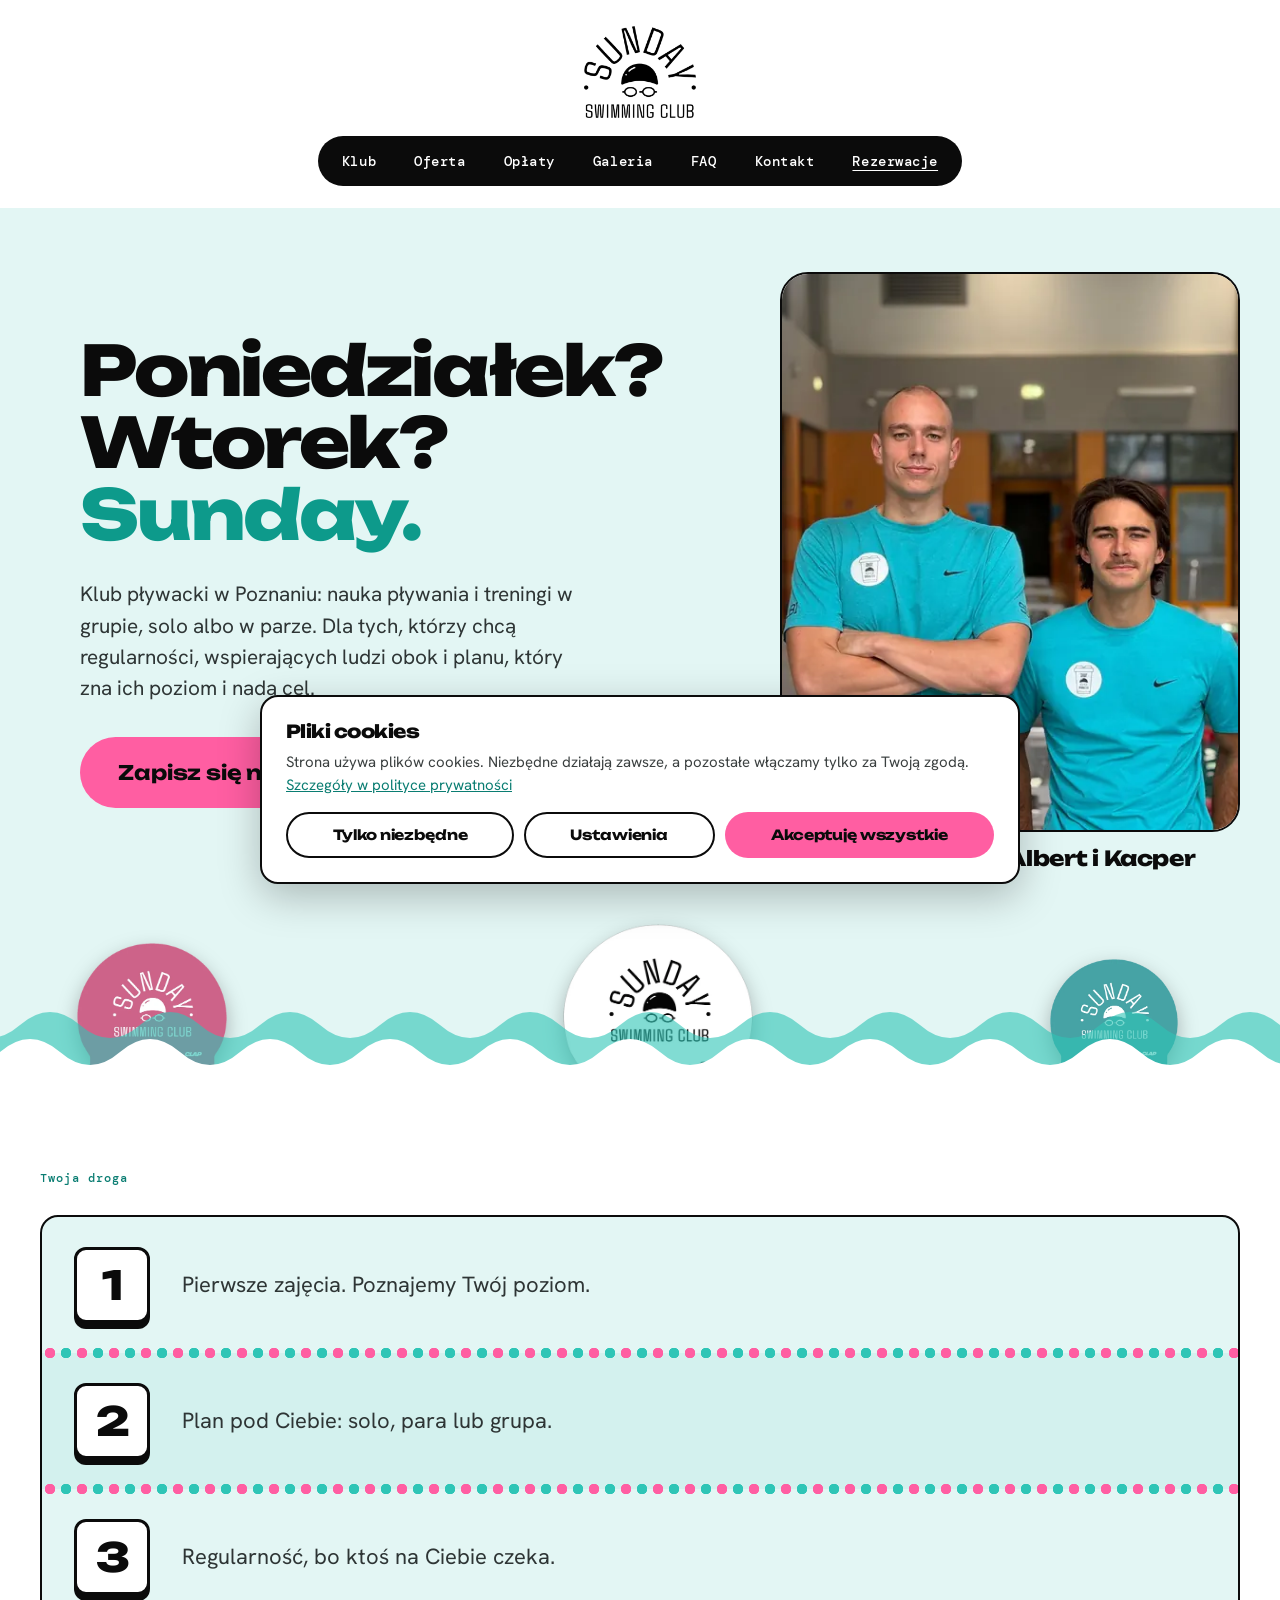
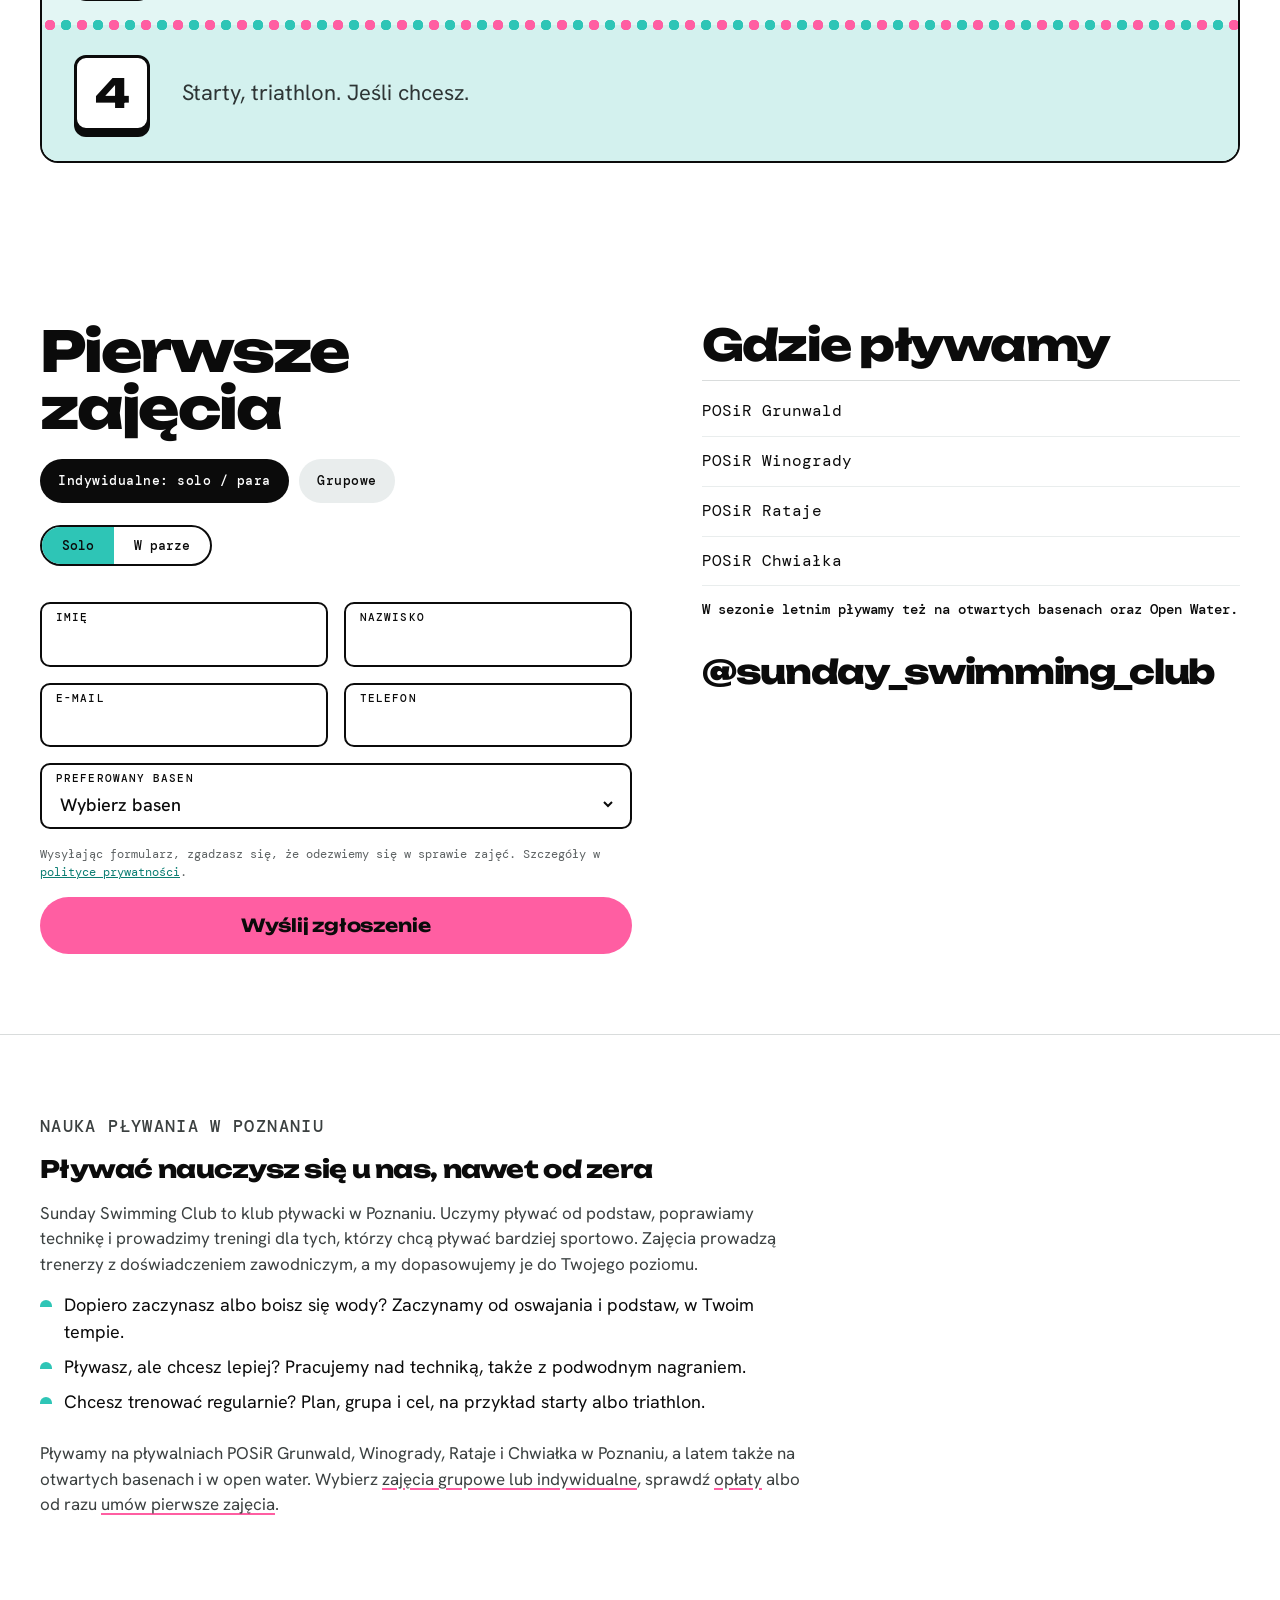
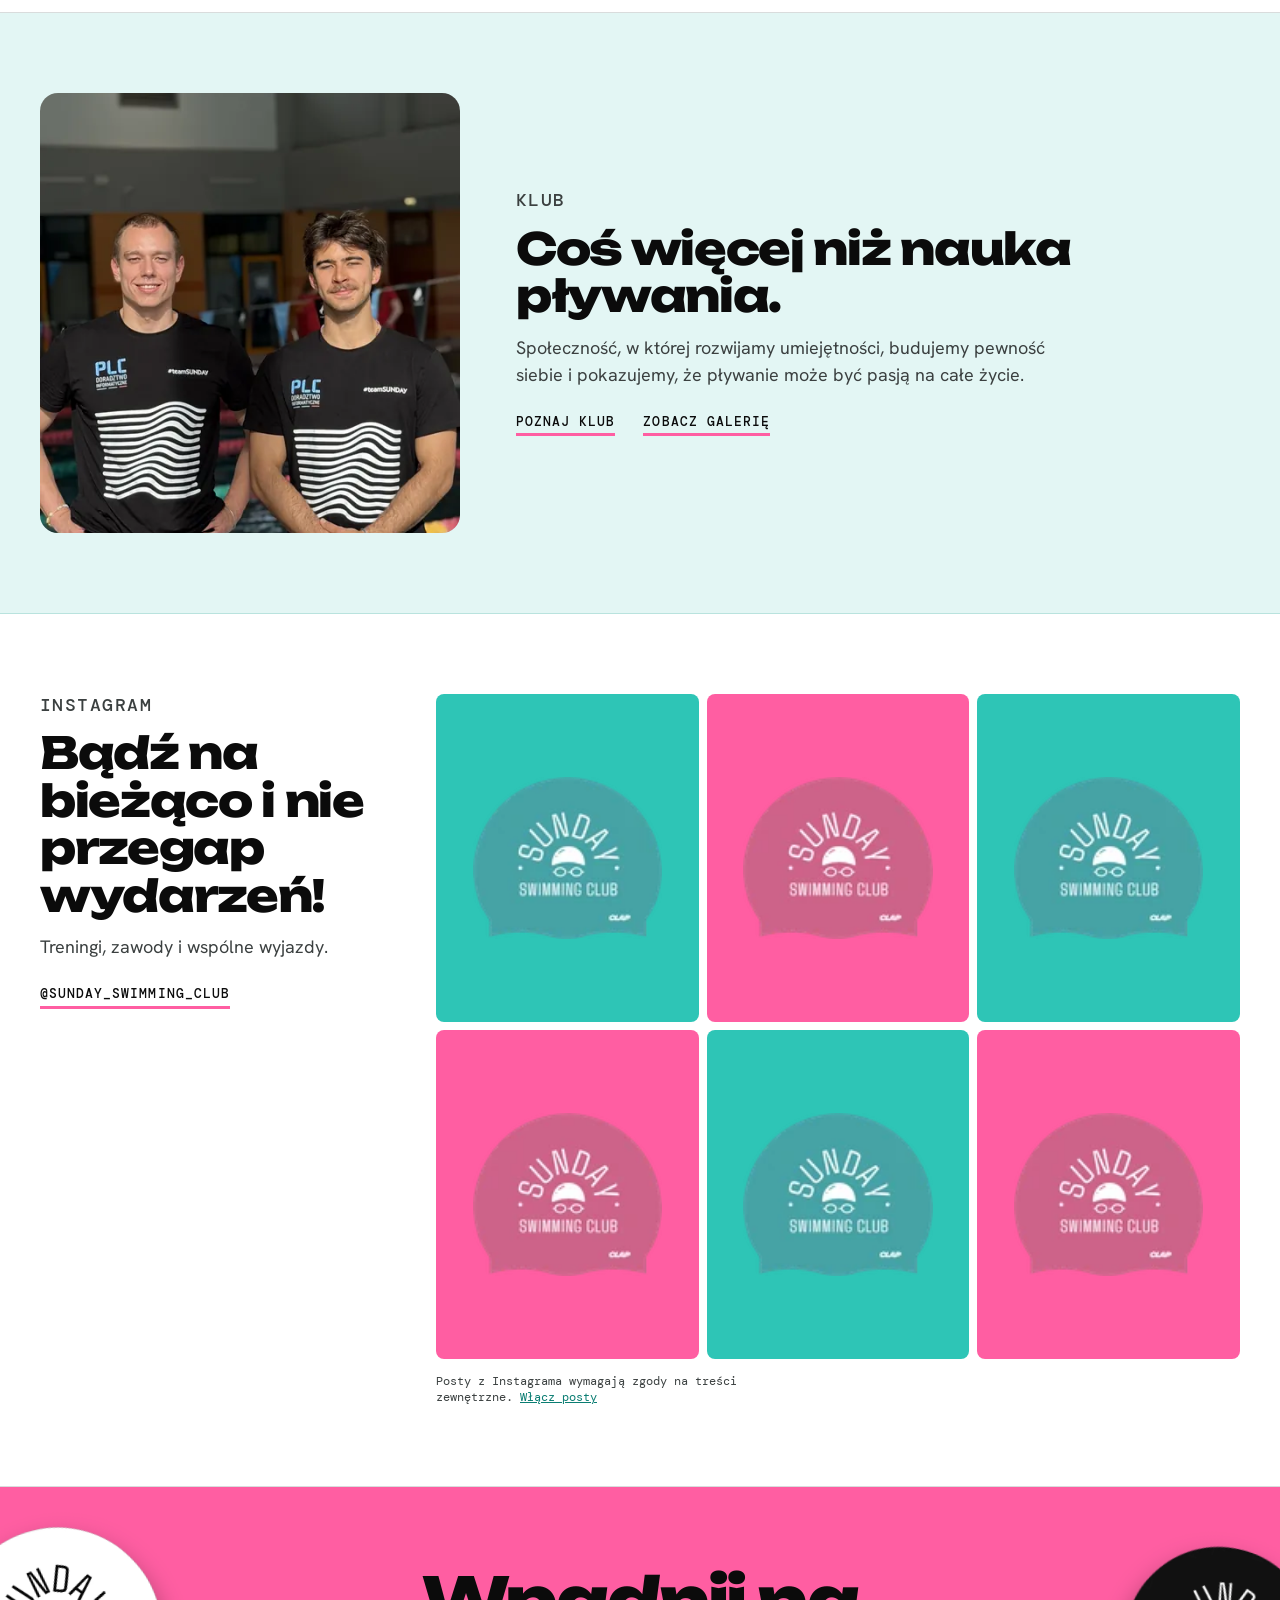
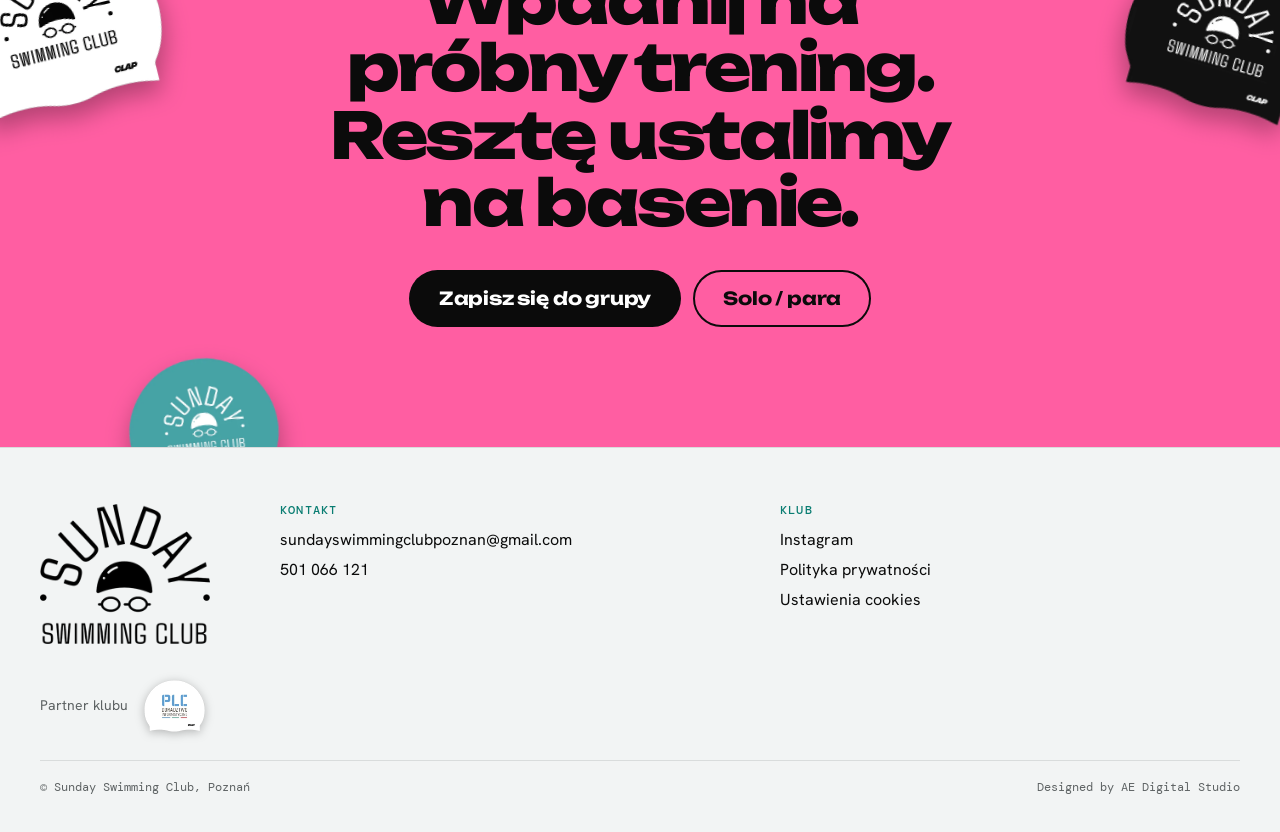
==== commit 7b664283: "Czcionki Google ładowane nieblokująco, poprawiony kontrast turkusu Arkusz z czcionkami Google nie bl" ====
--- a/index.html
+++ b/index.html
@@ -20,7 +20,8 @@
   <link rel="apple-touch-icon" href="img/apple-touch-icon.png">
   <link rel="preconnect" href="https://fonts.googleapis.com">
   <link rel="preconnect" href="https://fonts.gstatic.com" crossorigin>
-  <link href="https://fonts.googleapis.com/css2?family=Hanken+Grotesk:wght@400;500;700&family=DM+Mono:wght@400;500&family=Unbounded:wght@500;700;800&display=swap" rel="stylesheet">
+  <link rel="preload" as="style" href="https://fonts.googleapis.com/css2?family=Hanken+Grotesk:wght@400;500;700&family=DM+Mono:wght@400;500&family=Unbounded:wght@500;700;800&display=swap" onload="this.onload=null;this.rel='stylesheet'">
+  <noscript><link rel="stylesheet" href="https://fonts.googleapis.com/css2?family=Hanken+Grotesk:wght@400;500;700&family=DM+Mono:wght@400;500&family=Unbounded:wght@500;700;800&display=swap"></noscript>
   <link rel="stylesheet" href="css/styl.css">
   <script>document.documentElement.classList.add('js')</script>
   <!-- TODO: uzupełnić dane strukturalne, gdy klient poda adres i godziny otwarcia -->
--- a/css/styl.css
+++ b/css/styl.css
@@ -254,7 +254,7 @@
   padding-block: clamp(32px, 6vw, 56px) clamp(150px, 20vw, 220px);
 }
 .hero h1 { font-size: clamp(1.9rem, 10vw, 4.5rem); line-height: 1.04; letter-spacing: -.035em; color: var(--czern); }
-.hero h1 .t { color: #14ac9d; }
+.hero h1 .t { color: var(--turkus-tekst); }
 .hero-tresc p {
   font-size: clamp(1.05rem, 2.4vw, 1.3rem); color: var(--tekst-mocny);
   max-width: 24em; margin: clamp(20px, 3vw, 28px) auto clamp(24px, 3.4vw, 34px);
@@ -378,7 +378,7 @@
 .liczby > div { padding: clamp(20px, 3vw, 30px) var(--margines); border-right: 1px solid var(--linia);  text-align: center; }
 .liczby > div:last-child { border-right: 0; }
 .liczby b { display: block; font: 800 clamp(3.5rem, 11vw, 8.75rem)/1 var(--f-naglowek); letter-spacing: -.05em; }
-.liczby > div:nth-child(1) b { color: #19b5a5; }
+.liczby > div:nth-child(1) b { color: var(--turkus-tekst); }
 .liczby > div:nth-child(2) b { color: var(--biel); -webkit-text-stroke: 6px var(--czern); paint-order: stroke fill; }
 .liczby > div:nth-child(3) b { color: var(--roz-tekst); }
 .liczby span { display: block; font: 500 13px/1.3 var(--f-mono); letter-spacing: .08em; text-transform: uppercase; }
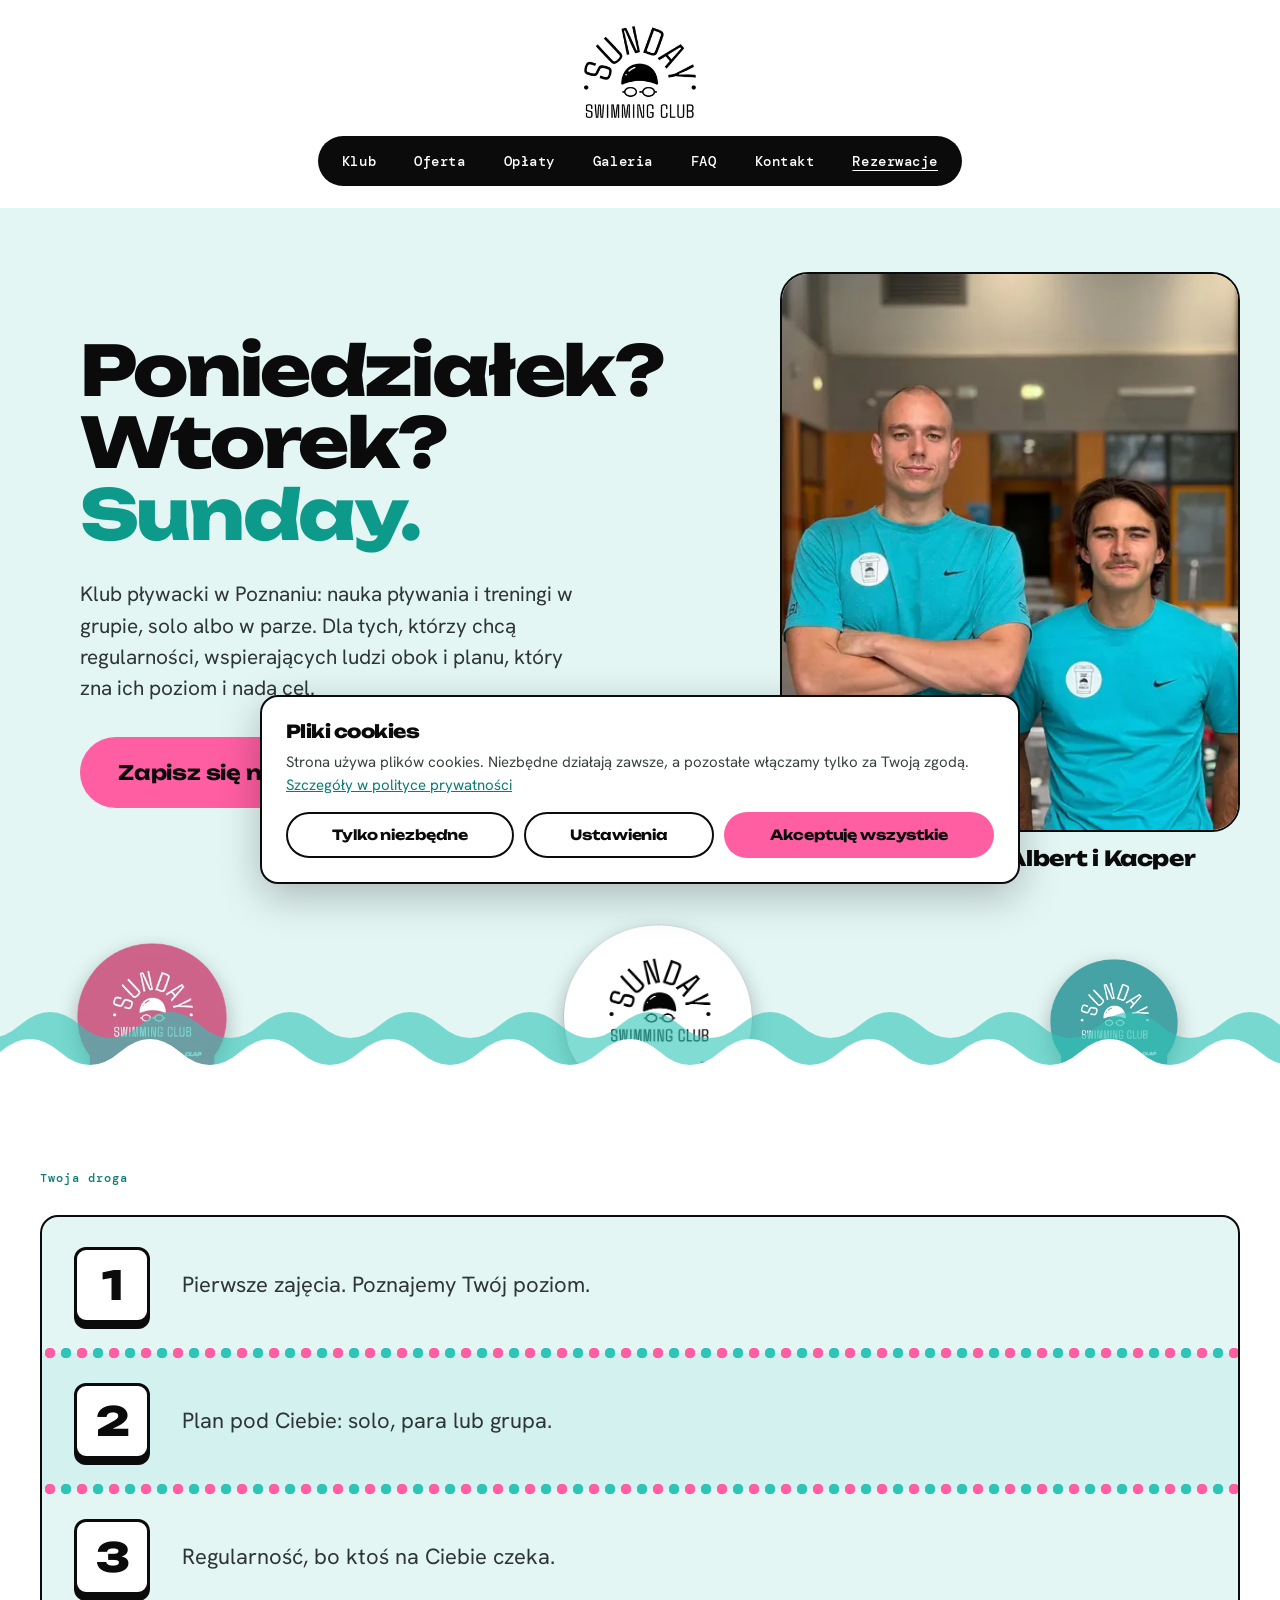
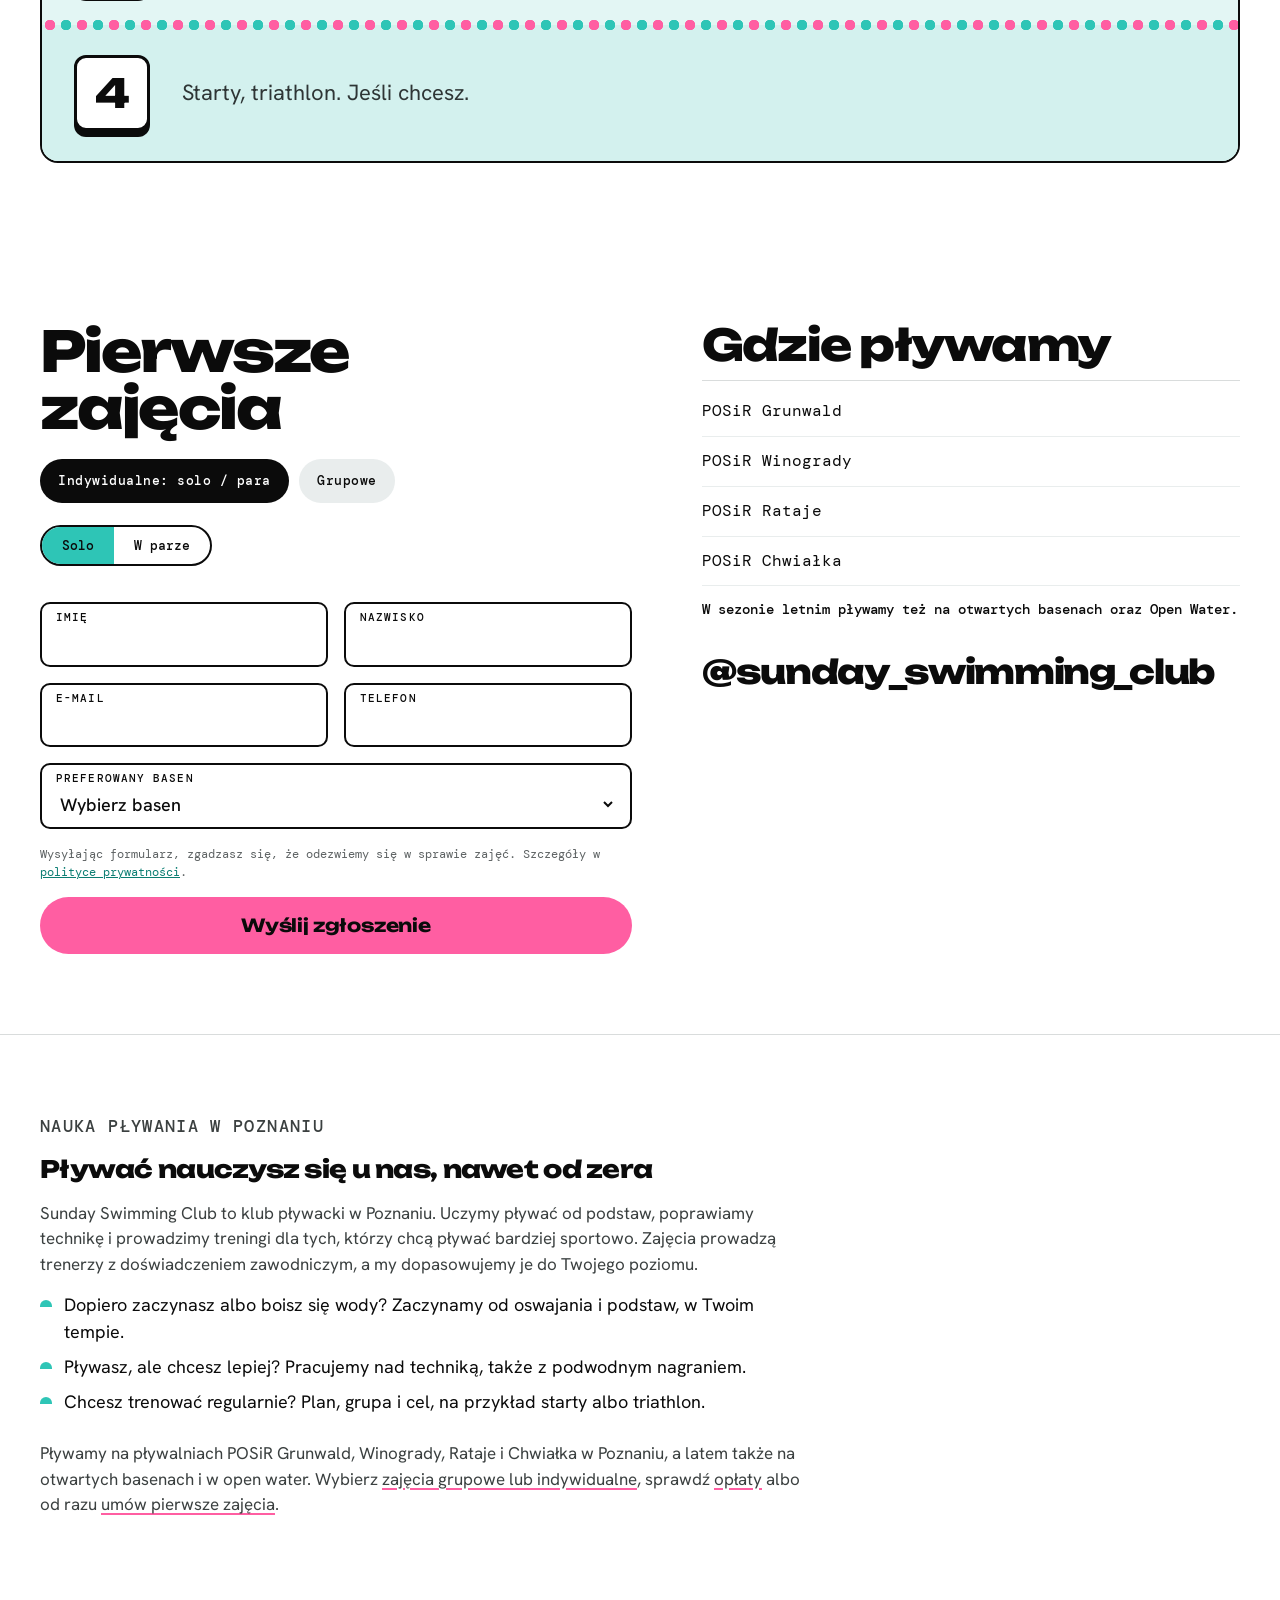
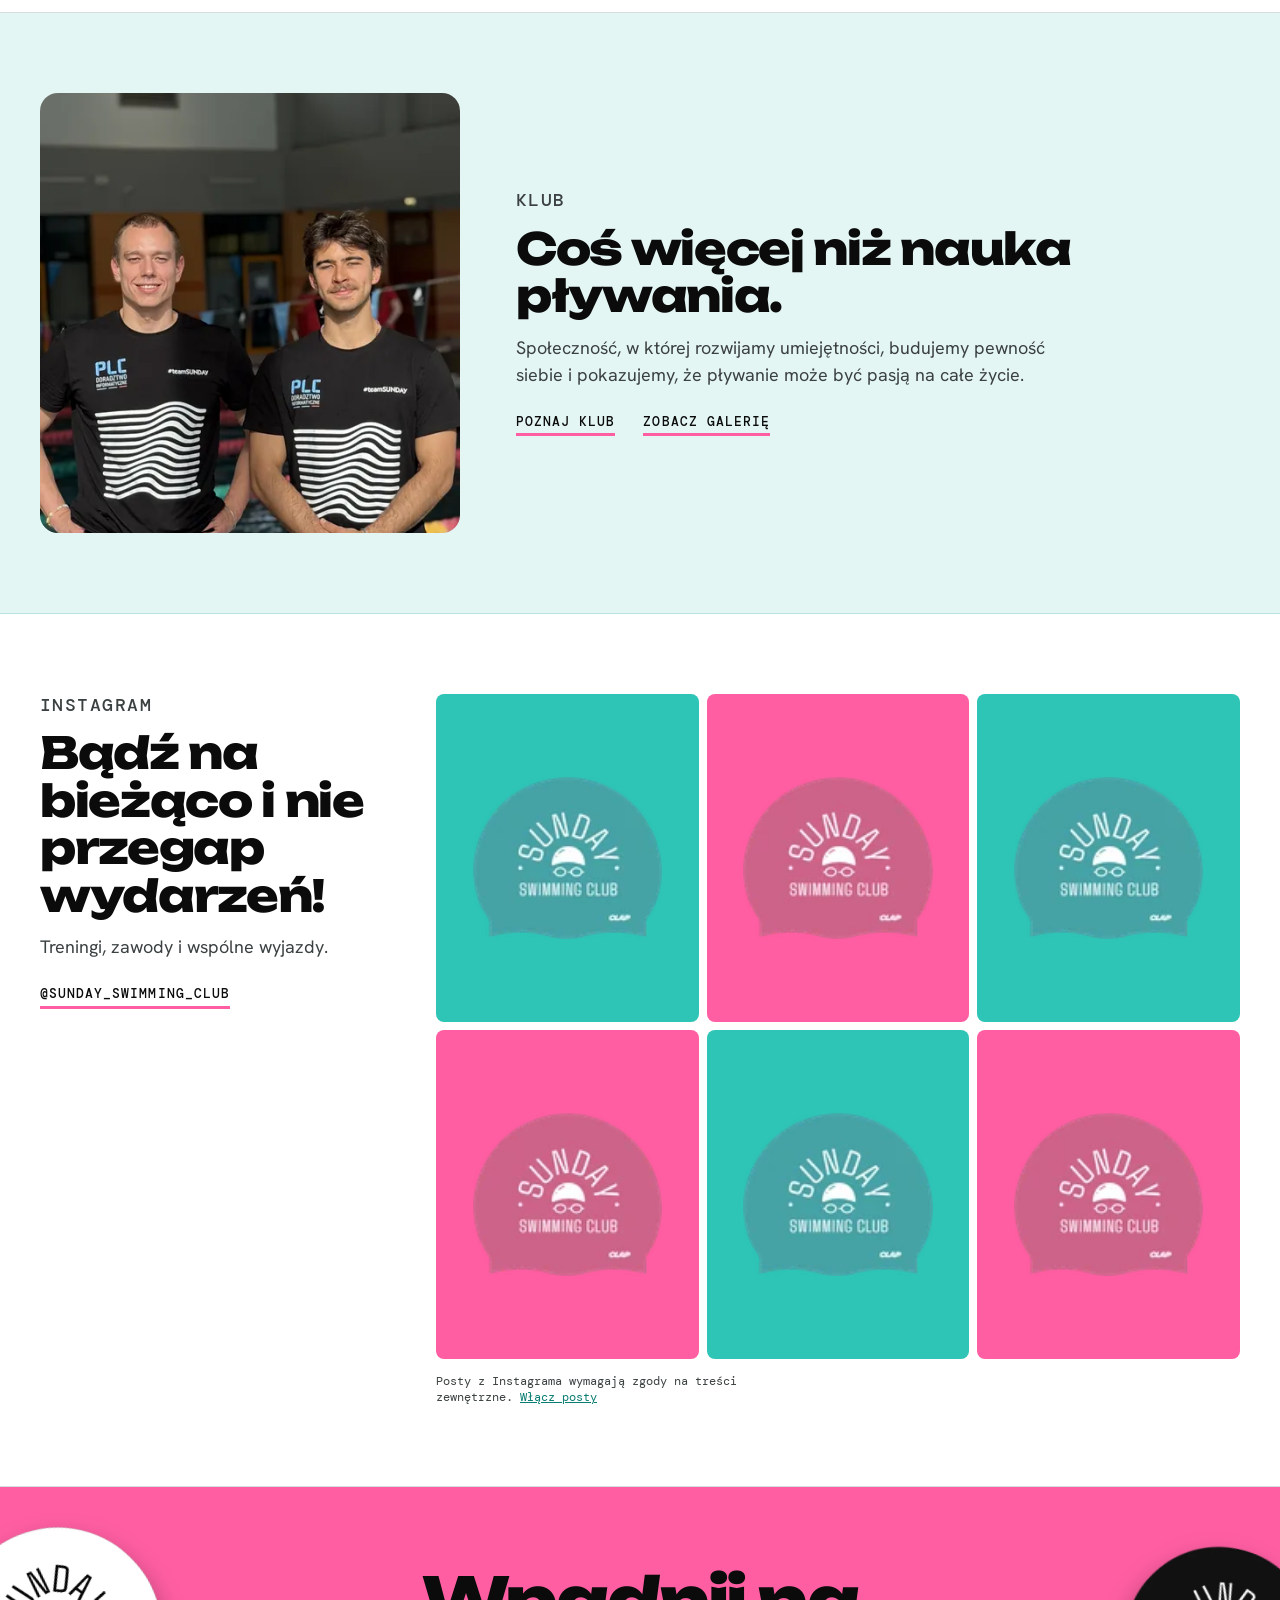
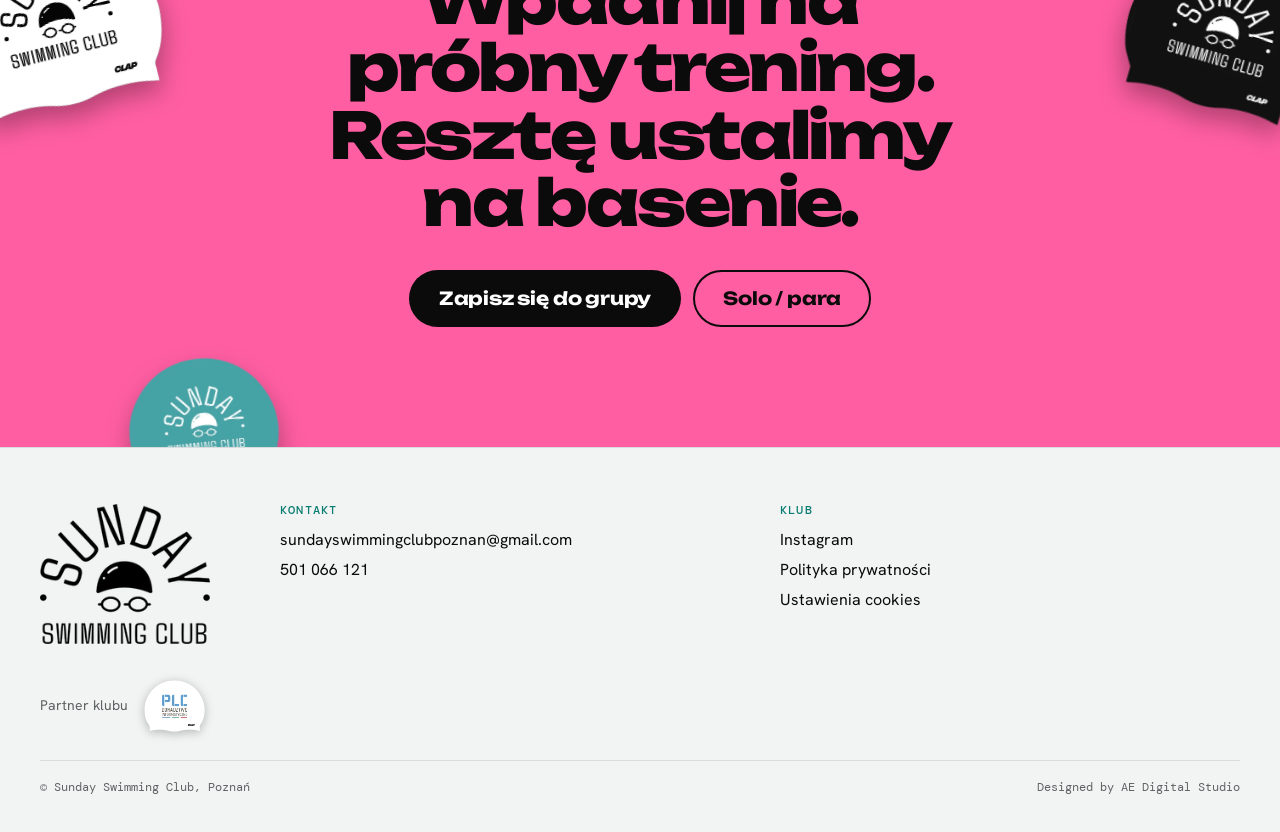
==== commit 82455abf: "Czcionki hostowane u nas, przekierowanie z /cennik, dodatkowe SEO Unbounded, Hanken Grotesk i DM Mon" ====
--- a/index.html
+++ b/index.html
@@ -5,6 +5,7 @@
   <meta name="viewport" content="width=device-width, initial-scale=1">
   <title>Nauka pływania i treningi w Poznaniu | Sunday Swimming Club</title>
   <meta name="description" content="Nauka pływania i treningi w Poznaniu: zajęcia grupowe, solo i w parze, analiza wideo techniki. Pływamy na POSiR Grunwald, Winogrady, Rataje i Chwiałka.">
+  <meta name="robots" content="index, follow, max-image-preview:large">
   <link rel="canonical" href="https://sundayswimmingclub.pl/">
   <meta property="og:type" content="website">
   <meta property="og:locale" content="pl_PL">
@@ -13,15 +14,17 @@
   <meta property="og:description" content="Nauka pływania i treningi w Poznaniu: zajęcia grupowe, solo i w parze, analiza wideo techniki. Pływamy na POSiR Grunwald, Winogrady, Rataje i Chwiałka.">
   <meta property="og:url" content="https://sundayswimmingclub.pl/">
   <meta property="og:image" content="https://sundayswimmingclub.pl/img/og.jpg">
+  <meta property="og:image:width" content="1200">
+  <meta property="og:image:height" content="630">
+  <meta property="og:image:alt" content="Sunday Swimming Club: logo klubu i dwóch trenerów w turkusowych koszulkach">
   <meta name="twitter:card" content="summary_large_image">
+  <meta name="twitter:title" content="Nauka pływania i treningi w Poznaniu | Sunday Swimming Club">
+  <meta name="twitter:description" content="Nauka pływania i treningi w Poznaniu: zajęcia grupowe, solo i w parze, analiza wideo techniki. Pływamy na POSiR Grunwald, Winogrady, Rataje i Chwiałka.">
+  <meta name="twitter:image" content="https://sundayswimmingclub.pl/img/og.jpg">
   <meta name="theme-color" content="#2ec5b6">
   <link rel="icon" href="favicon.ico" sizes="48x48">
   <link rel="icon" type="image/png" sizes="32x32" href="img/favicon-32.png">
   <link rel="apple-touch-icon" href="img/apple-touch-icon.png">
-  <link rel="preconnect" href="https://fonts.googleapis.com">
-  <link rel="preconnect" href="https://fonts.gstatic.com" crossorigin>
-  <link rel="preload" as="style" href="https://fonts.googleapis.com/css2?family=Hanken+Grotesk:wght@400;500;700&family=DM+Mono:wght@400;500&family=Unbounded:wght@500;700;800&display=swap" onload="this.onload=null;this.rel='stylesheet'">
-  <noscript><link rel="stylesheet" href="https://fonts.googleapis.com/css2?family=Hanken+Grotesk:wght@400;500;700&family=DM+Mono:wght@400;500&family=Unbounded:wght@500;700;800&display=swap"></noscript>
   <link rel="stylesheet" href="css/styl.css">
   <script>document.documentElement.classList.add('js')</script>
   <!-- TODO: uzupełnić dane strukturalne, gdy klient poda adres i godziny otwarcia -->
@@ -117,10 +120,10 @@
   <a class="pomin" href="#tresc">Przejdź do treści</a>
   <header class="gora">
     <div class="kontener">
-      <a class="logo" href="/"><img src="img/logo-czarne.webp" width="400" height="330" alt="Sunday Swimming Club, strona główna"></a>
+      <a class="logo" href="/"><img src="img/logo-czarne-200.webp" srcset="img/logo-czarne-200.webp 200w, img/logo-czarne.webp 400w" sizes="150px" width="400" height="330" alt="Sunday Swimming Club, strona główna"></a>
       <button class="menu-przycisk" type="button" aria-expanded="false" aria-controls="menu"><span class="kreski" aria-hidden="true"></span><span class="menu-tekst">Menu</span></button>
       <nav id="menu" class="menu" aria-label="Menu główne">
-        <a class="menu-logo" href="/"><img src="img/logo-czarne.webp" width="400" height="330" alt="Sunday Swimming Club, strona główna"></a>
+        <a class="menu-logo" href="/"><img src="img/logo-czarne-200.webp" srcset="img/logo-czarne-200.webp 200w, img/logo-czarne.webp 400w" sizes="150px" width="400" height="330" alt="Sunday Swimming Club, strona główna"></a>
         <button class="menu-zamknij" type="button"><span aria-hidden="true">×</span><span class="tylko-czytnik">Zamknij menu</span></button>
         <a href="klub">Klub</a>
         <a href="oferta">Oferta</a>
@@ -152,9 +155,9 @@
           <figcaption>Zapraszamy - Albert i Kacper</figcaption>
         </figure>
       </div>
-      <img class="czepek czepek--a" src="img/czepek-rozowy.webp" width="420" height="359" alt="">
-      <img class="czepek czepek--b" src="img/czepek-bialy.webp" width="420" height="359" alt="">
-      <img class="czepek czepek--c" src="img/czepek-turkusowy.webp" width="420" height="359" alt="">
+      <img class="czepek czepek--a" src="img/czepek-rozowy-m.webp" srcset="img/czepek-rozowy-m.webp 240w, img/czepek-rozowy.webp 420w" sizes="(max-width: 899px) 90px, 190px" width="420" height="359" alt="">
+      <img class="czepek czepek--b" src="img/czepek-bialy-m.webp" srcset="img/czepek-bialy-m.webp 240w, img/czepek-bialy.webp 420w" sizes="(max-width: 899px) 90px, 190px" width="420" height="359" alt="">
+      <img class="czepek czepek--c" src="img/czepek-turkusowy-m.webp" srcset="img/czepek-turkusowy-m.webp 240w, img/czepek-turkusowy.webp 420w" sizes="(max-width: 899px) 90px, 190px" width="420" height="359" alt="">
       <div class="fala fala--turkus"></div>
       <div class="fala"></div>
     </section>
@@ -294,7 +297,7 @@
   <footer class="stopka">
     <div class="kontener">
       <div class="stopka-kolumny">
-        <div class="stopka-logo"><a href="/"><img src="img/logo-czarne.webp" width="400" height="330" alt="Sunday Swimming Club" loading="lazy"></a></div>
+        <div class="stopka-logo"><a href="/"><img src="img/logo-czarne-200.webp" srcset="img/logo-czarne-200.webp 200w, img/logo-czarne.webp 400w" sizes="150px" width="400" height="330" alt="Sunday Swimming Club" loading="lazy"></a></div>
         <div><h2>Kontakt</h2><ul><li><a href="mailto:sundayswimmingclubpoznan@gmail.com">sundayswimmingclubpoznan@gmail.com</a></li><li><a href="tel:+48501066121">501 066 121</a></li></ul></div>
         <div><h2>Klub</h2><ul><li><a data-instagram>Instagram</a></li><li><a href="polityka-prywatnosci">Polityka prywatności</a></li><li><button type="button" class="link-przycisk" data-cookies>Ustawienia cookies</button></li></ul></div>
       </div>
--- a/css/styl.css
+++ b/css/styl.css
@@ -1,3 +1,13 @@
+/* ---------- czcionki (hostowane u nas, patrz fonts/LICENCJE.txt) ---------- */
+@font-face { font-family: 'DM Mono'; font-style: normal; font-weight: 400; font-display: swap; src: url('../fonts/dm-mono-latin-400.woff2') format('woff2'); unicode-range: U+0000-00FF, U+0131, U+0152-0153, U+02BB-02BC, U+02C6, U+02DA, U+02DC, U+0304, U+0308, U+0329, U+2000-206F, U+20AC, U+2122, U+2191, U+2193, U+2212, U+2215, U+FEFF, U+FFFD; }
+@font-face { font-family: 'DM Mono'; font-style: normal; font-weight: 500; font-display: swap; src: url('../fonts/dm-mono-latin-500.woff2') format('woff2'); unicode-range: U+0000-00FF, U+0131, U+0152-0153, U+02BB-02BC, U+02C6, U+02DA, U+02DC, U+0304, U+0308, U+0329, U+2000-206F, U+20AC, U+2122, U+2191, U+2193, U+2212, U+2215, U+FEFF, U+FFFD; }
+@font-face { font-family: 'DM Mono'; font-style: normal; font-weight: 400; font-display: swap; src: url('../fonts/dm-mono-latin-ext-400.woff2') format('woff2'); unicode-range: U+0100-02BA, U+02BD-02C5, U+02C7-02CC, U+02CE-02D7, U+02DD-02FF, U+0304, U+0308, U+0329, U+1D00-1DBF, U+1E00-1E9F, U+1EF2-1EFF, U+2020, U+20A0-20AB, U+20AD-20C4, U+2113, U+2C60-2C7F, U+A720-A7FF; }
+@font-face { font-family: 'DM Mono'; font-style: normal; font-weight: 500; font-display: swap; src: url('../fonts/dm-mono-latin-ext-500.woff2') format('woff2'); unicode-range: U+0100-02BA, U+02BD-02C5, U+02C7-02CC, U+02CE-02D7, U+02DD-02FF, U+0304, U+0308, U+0329, U+1D00-1DBF, U+1E00-1E9F, U+1EF2-1EFF, U+2020, U+20A0-20AB, U+20AD-20C4, U+2113, U+2C60-2C7F, U+A720-A7FF; }
+@font-face { font-family: 'Hanken Grotesk'; font-style: normal; font-weight: 400 700; font-display: swap; src: url('../fonts/hanken-grotesk-latin.woff2') format('woff2'); unicode-range: U+0000-00FF, U+0131, U+0152-0153, U+02BB-02BC, U+02C6, U+02DA, U+02DC, U+0304, U+0308, U+0329, U+2000-206F, U+20AC, U+2122, U+2191, U+2193, U+2212, U+2215, U+FEFF, U+FFFD; }
+@font-face { font-family: 'Hanken Grotesk'; font-style: normal; font-weight: 400 700; font-display: swap; src: url('../fonts/hanken-grotesk-latin-ext.woff2') format('woff2'); unicode-range: U+0100-02BA, U+02BD-02C5, U+02C7-02CC, U+02CE-02D7, U+02DD-02FF, U+0304, U+0308, U+0329, U+1D00-1DBF, U+1E00-1E9F, U+1EF2-1EFF, U+2020, U+20A0-20AB, U+20AD-20C4, U+2113, U+2C60-2C7F, U+A720-A7FF; }
+@font-face { font-family: 'Unbounded'; font-style: normal; font-weight: 500 800; font-display: swap; src: url('../fonts/unbounded-latin.woff2') format('woff2'); unicode-range: U+0000-00FF, U+0131, U+0152-0153, U+02BB-02BC, U+02C6, U+02DA, U+02DC, U+0304, U+0308, U+0329, U+2000-206F, U+20AC, U+2122, U+2191, U+2193, U+2212, U+2215, U+FEFF, U+FFFD; }
+@font-face { font-family: 'Unbounded'; font-style: normal; font-weight: 500 800; font-display: swap; src: url('../fonts/unbounded-latin-ext.woff2') format('woff2'); unicode-range: U+0100-02BA, U+02BD-02C5, U+02C7-02CC, U+02CE-02D7, U+02DD-02FF, U+0304, U+0308, U+0329, U+1D00-1DBF, U+1E00-1E9F, U+1EF2-1EFF, U+2020, U+20A0-20AB, U+20AD-20C4, U+2113, U+2C60-2C7F, U+A720-A7FF; }
+
 /* Sunday Swimming Club: wspólne style. Wersja jasna "Immersja". */
 
 :root {
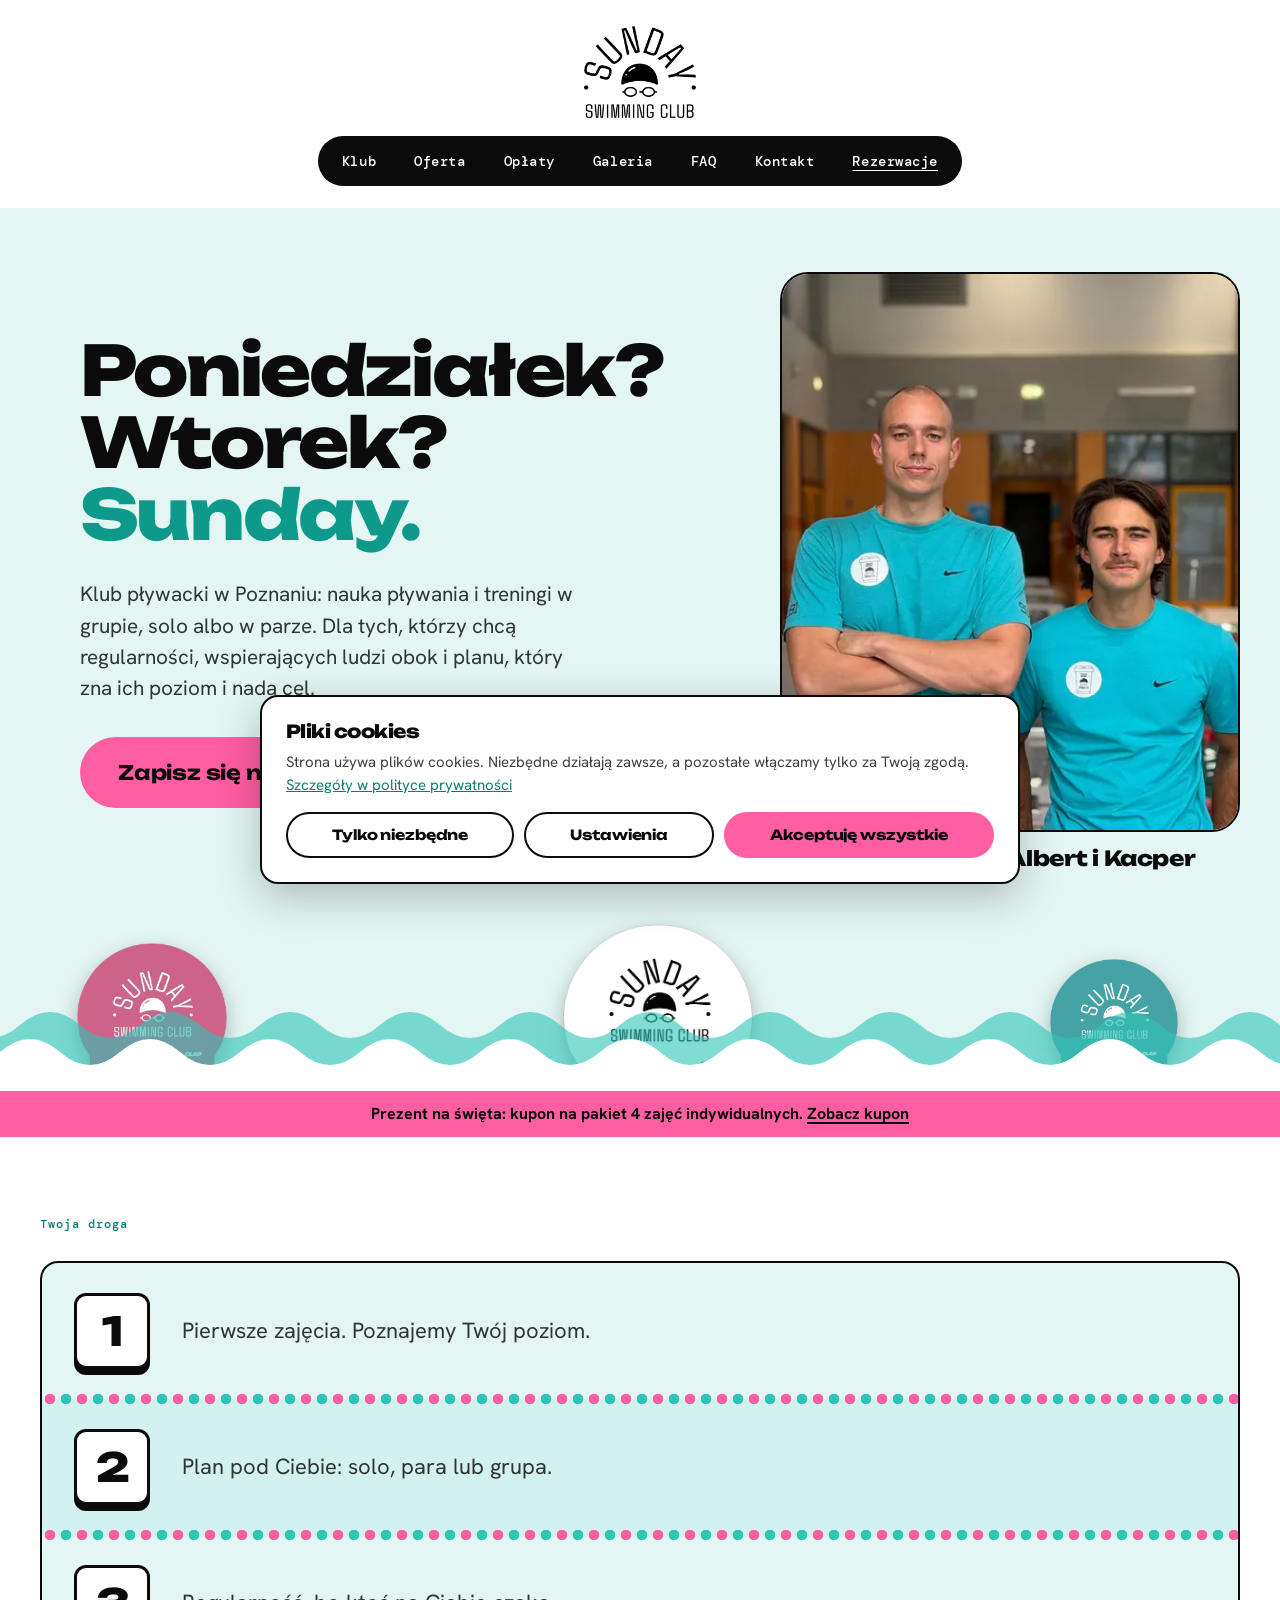
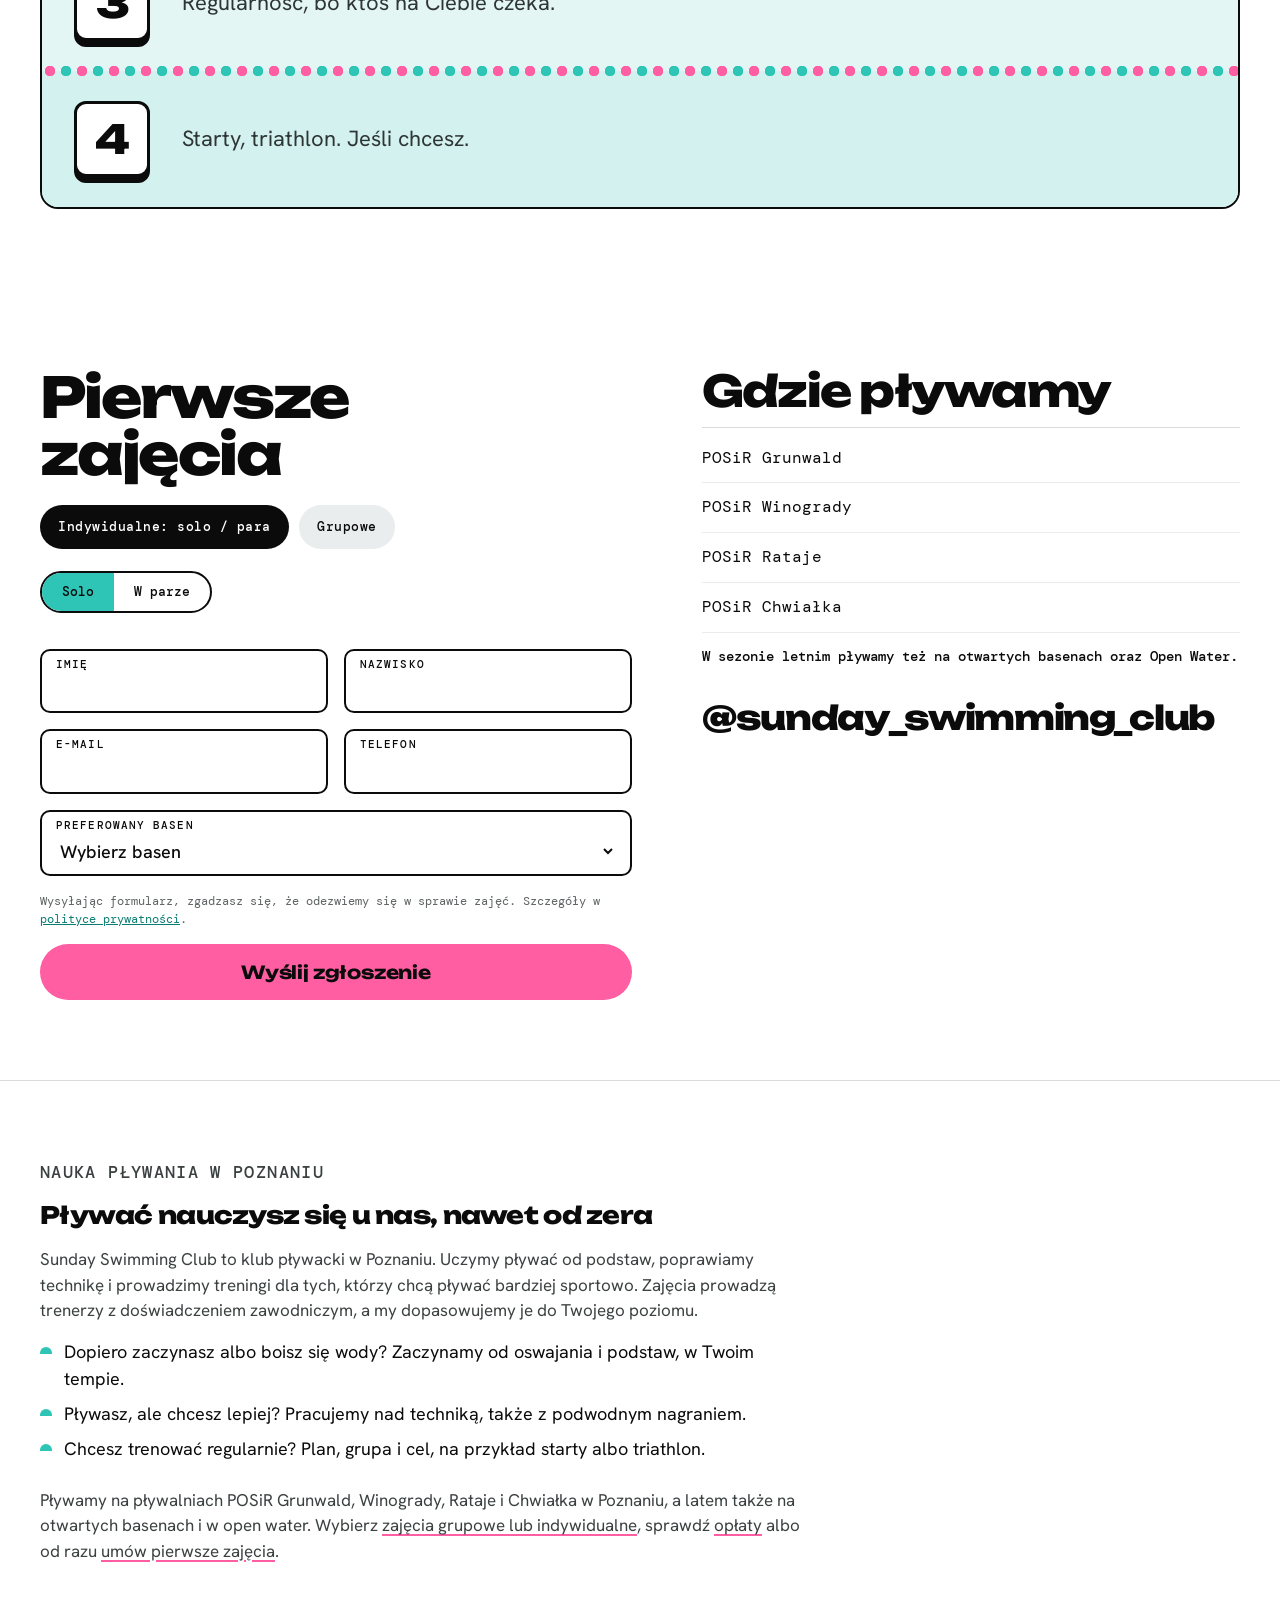
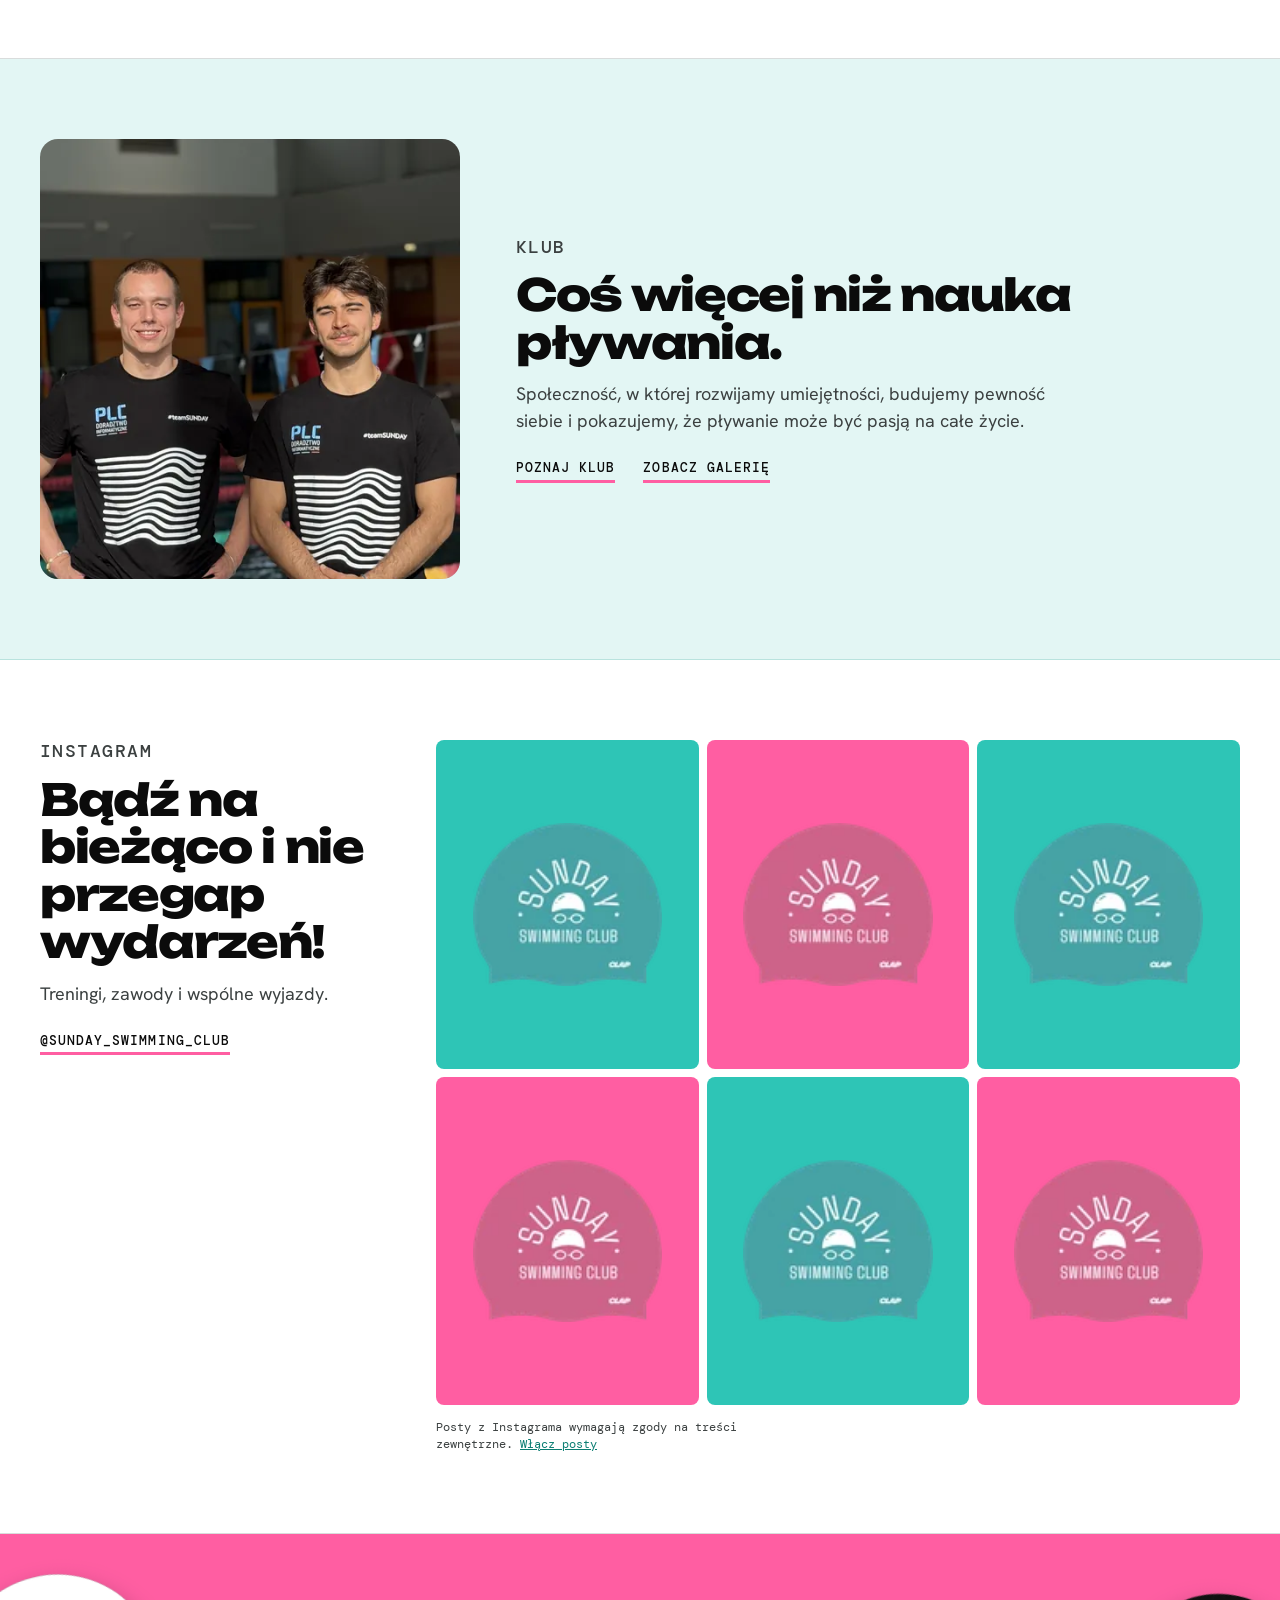
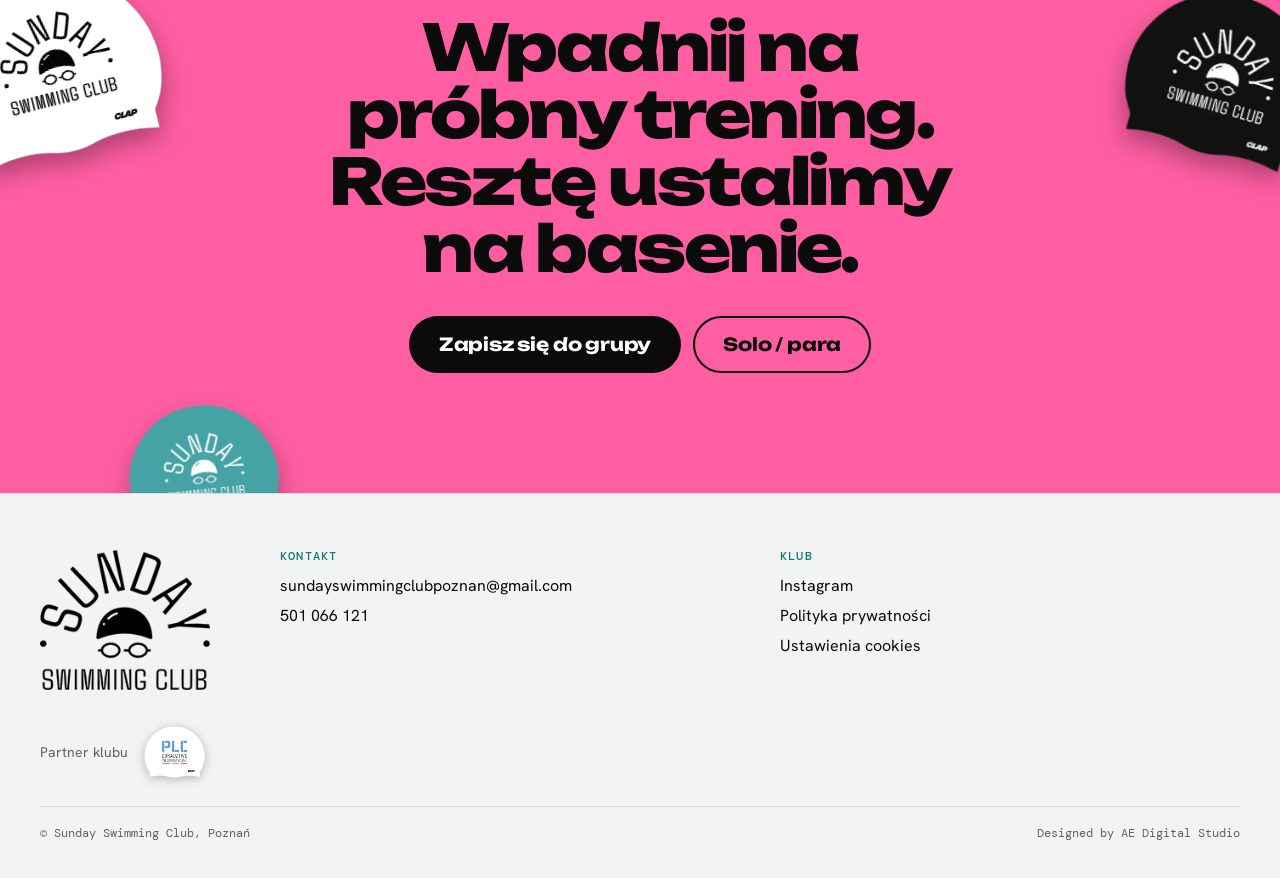
==== commit 6086dd82: "Kupon prezentowy: sekcja w ofercie i sezonowy pasek na stronie głównej W ofercie sekcja Kupon na pak" ====
--- a/index.html
+++ b/index.html
@@ -162,6 +162,10 @@
       <div class="fala"></div>
     </section>
 
+    <section class="pasek-kupon" data-do="2027-01-31">
+      <div class="kontener"><p>Prezent na święta: kupon na pakiet 4 zajęć indywidualnych. <a href="oferta#kupon">Zobacz kupon</a></p></div>
+    </section>
+
     <section class="sekcja sekcja--bez-ramki">
       <div class="kontener">
         <p class="etykieta">Twoja droga</p>
@@ -205,7 +209,7 @@
             <form class="formularz" data-formularz data-typ="grupowe" data-nazwa="Zapis na zajęcia grupowe" data-temat="Zapis: zajęcia grupowe" novalidate>
               <div class="dwa"><div class="pole"><label for="s-g-imie"><small>Imię</small><input id="s-g-imie" name="imie" required autocomplete="given-name" data-blad="Podaj imię." type="text"></label><p class="pole-blad" id="s-g-imie-blad"></p></div><div class="pole"><label for="s-g-nazwisko"><small>Nazwisko</small><input id="s-g-nazwisko" name="nazwisko" required autocomplete="family-name" data-blad="Podaj nazwisko." type="text"></label><p class="pole-blad" id="s-g-nazwisko-blad"></p></div></div>
               <div class="dwa"><div class="pole"><label for="s-g-email"><small>E-mail</small><input id="s-g-email" name="email" required autocomplete="email" data-blad="Podaj poprawny adres e-mail." type="email" inputmode="email"></label><p class="pole-blad" id="s-g-email-blad"></p></div><div class="pole"><label for="s-g-tel"><small>Telefon</small><input id="s-g-tel" name="telefon" required autocomplete="tel" data-blad="Podaj numer telefonu (min. 9 cyfr)." type="tel" inputmode="tel"></label><p class="pole-blad" id="s-g-tel-blad"></p></div></div>
-              <div class="pole"><label for="s-g-basen"><small>Preferowany basen</small><select id="s-g-basen" name="basen" required data-blad="Wybierz basen."><option value="">Wybierz basen</option><option>POSiR Grunwald</option><option>POSiR Winogrady</option><option>POSiR Rataje</option><option>POSiR Chwiałka</option></select></label><p class="pole-blad" id="s-g-basen-blad"></p></div>
+              <div class="pole"><label for="s-g-zajecia"><small>Wybierz zajęcia</small><select id="s-g-zajecia" name="zajecia" required data-blad="Wybierz grupę i termin." data-wybor-zajec><option value="">Wybierz grupę i termin</option><optgroup label="Poniedziałek, POSiR Grunwald"><option value="Poniedziałek 16:00–16:45, MiddleMan, POSiR Grunwald" data-basen="POSiR Grunwald">16:00–16:45 · MiddleMan</option><option value="Poniedziałek 16:45–17:30, MiddleMan+, POSiR Grunwald" data-basen="POSiR Grunwald">16:45–17:30 · MiddleMan+</option></optgroup><optgroup label="Środa, POSiR Chwiałka"><option value="Środa 16:00–17:30, PRO, POSiR Chwiałka" data-basen="POSiR Chwiałka">16:00–17:30 · PRO</option></optgroup><optgroup label="Piątek, POSiR Grunwald"><option value="Piątek 16:00–16:45, MiddleMan, POSiR Grunwald" data-basen="POSiR Grunwald">16:00–16:45 · MiddleMan</option><option value="Piątek 16:45–17:30, MiddleMan+, POSiR Grunwald" data-basen="POSiR Grunwald">16:45–17:30 · MiddleMan+</option></optgroup><optgroup label="Niedziela, POSiR Rataje"><option value="Niedziela 8:30–10:00, PRO, POSiR Rataje" data-basen="POSiR Rataje">8:30–10:00 · PRO</option><option value="Niedziela 9:15–10:00, MiddleMan+, POSiR Rataje" data-basen="POSiR Rataje">9:15–10:00 · MiddleMan+</option><option value="Niedziela 10:00–10:45, MiddleMan, POSiR Rataje" data-basen="POSiR Rataje">10:00–10:45 · MiddleMan</option></optgroup><optgroup label="Inne"><option value="Freshman (od 2027), terminy do ustalenia">Freshman, od 2027, terminy wkrótce</option><option value="Do ustalenia, proszę o dobór grupy">Nie wiem, proszę o dobór grupy</option></optgroup></select></label><p class="pole-blad" id="s-g-zajecia-blad"></p></div><input type="hidden" name="basen" value="">
               <div class="pole-puste" aria-hidden="true"><label>Nie wypełniaj tego pola <input type="checkbox" name="botcheck" tabindex="-1" autocomplete="off"></label></div>
               <p class="formularz-info">Wysyłając formularz, zgadzasz się, że odezwiemy się w sprawie zajęć. Szczegóły w <a href="polityka-prywatnosci">polityce prywatności</a>.</p>
               <div class="komunikat" role="alert"></div>
--- a/css/styl.css
+++ b/css/styl.css
@@ -359,6 +359,12 @@
 .podzial--odwrocony > :first-child { order: 2; }
 .podzial .zdjecie-ramka { aspect-ratio: 5 / 4.6; overflow: hidden; border-radius: var(--promien); background: var(--turkus-jasny); }
 .podzial .zdjecie-ramka img, .teaser .zdjecie-ramka img, .zespol .zdjecie-ramka img { width: 100%; height: 100%; object-fit: cover; }
+.kupon-ramka { border: 1px solid var(--linia); border-radius: 12px; overflow: hidden; background: var(--biel); }
+.kupon-ramka img { display: block; width: 100%; height: auto; }
+.kupon-akcje { display: flex; flex-wrap: wrap; gap: 12px; margin-top: 6px; }
+.pasek-kupon { background: var(--roz); color: var(--czern); padding: 12px 0; text-align: center; font: 700 clamp(.9rem, 3.4vw, 1rem)/1.4 var(--f-tekst); }
+.pasek-kupon a { color: inherit; text-decoration-thickness: 2px; text-underline-offset: 3px; }
+.pasek-kupon a:hover { text-decoration-color: var(--biel); }
 .podzial h2 { font-size: clamp(1.5rem, 3.6vw, 2.75rem); line-height: 1.08; margin-bottom: 16px; overflow-wrap: break-word; }
 .podzial p { font-size: clamp(1.02rem, 1.8vw, 1.25rem); line-height: 1.5; color: var(--tekst); margin-bottom: 12px; max-width: 34em; }
 .znacznik {
@@ -639,14 +645,12 @@
 @media (max-width: 899.98px) { .stopka-kolumny { grid-template-columns: 1fr 1fr; } .stopka-logo { grid-column: 1 / -1; } }
 @media (max-width: 479.98px) { .stopka-kolumny { grid-template-columns: 1fr; gap: 28px; } }
 
-/* ---------- strony prawne (szkic) ---------- */
-
-.szkic { border: 2px dashed var(--roz); border-radius: 10px; background: #fff0f6; padding: 16px 18px; font: 500 14px/1.5 var(--f-mono); color: #7d0f40; margin-bottom: 36px; }
+/* ---------- strony prawne ---------- */
+
 .tekst-prawny { max-width: 46em; }
 .tekst-prawny h2 { font-size: clamp(1.15rem, 2.6vw, 1.5rem); line-height: 1.2; margin: 36px 0 12px; }
 .tekst-prawny p, .tekst-prawny li { font-size: 1.0625rem; color: var(--tekst); margin-bottom: 10px; }
 .tekst-prawny ul { list-style: disc; padding-left: 1.3em; }
-.tekst-prawny .todo { background: #fff0f6; border-left: 4px solid var(--roz); padding: 8px 12px; font: 500 13px/1.5 var(--f-mono); color: #7d0f40; }
 
 /* ---------- cookies ---------- */
 
